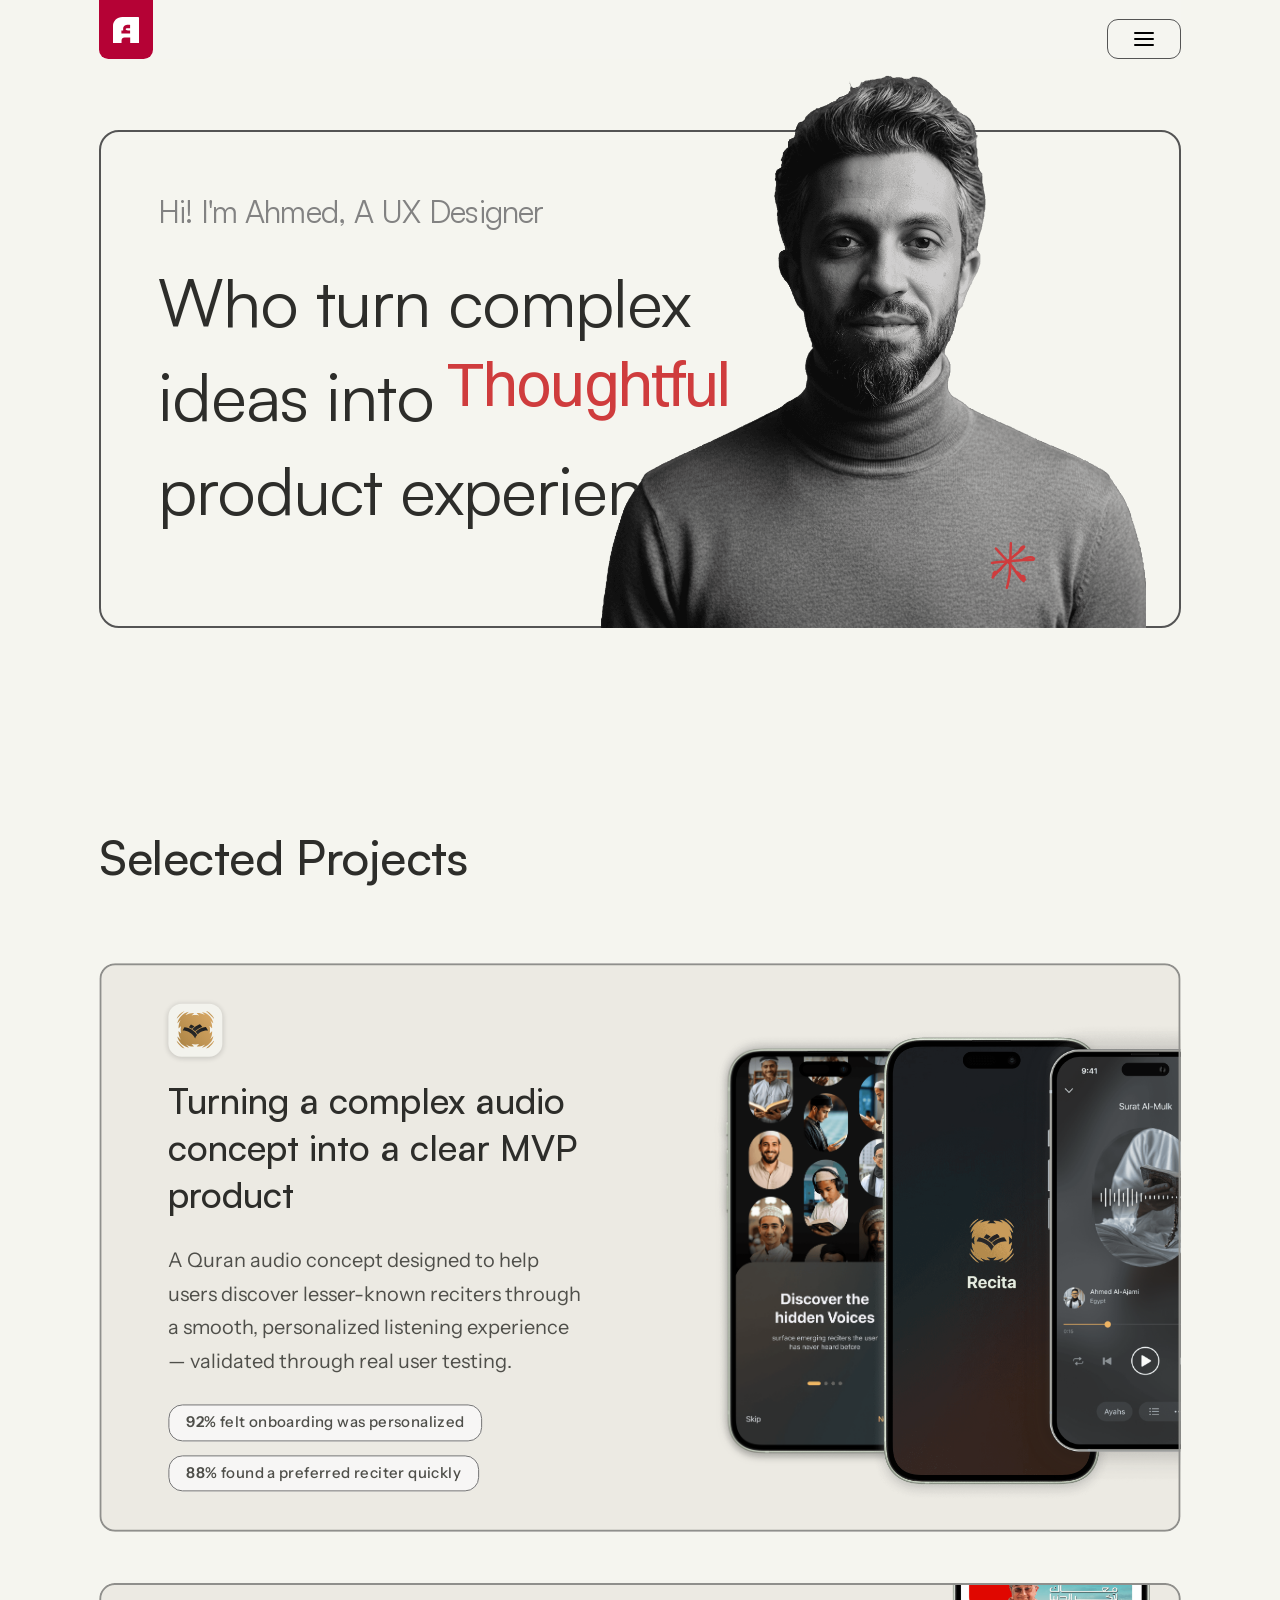
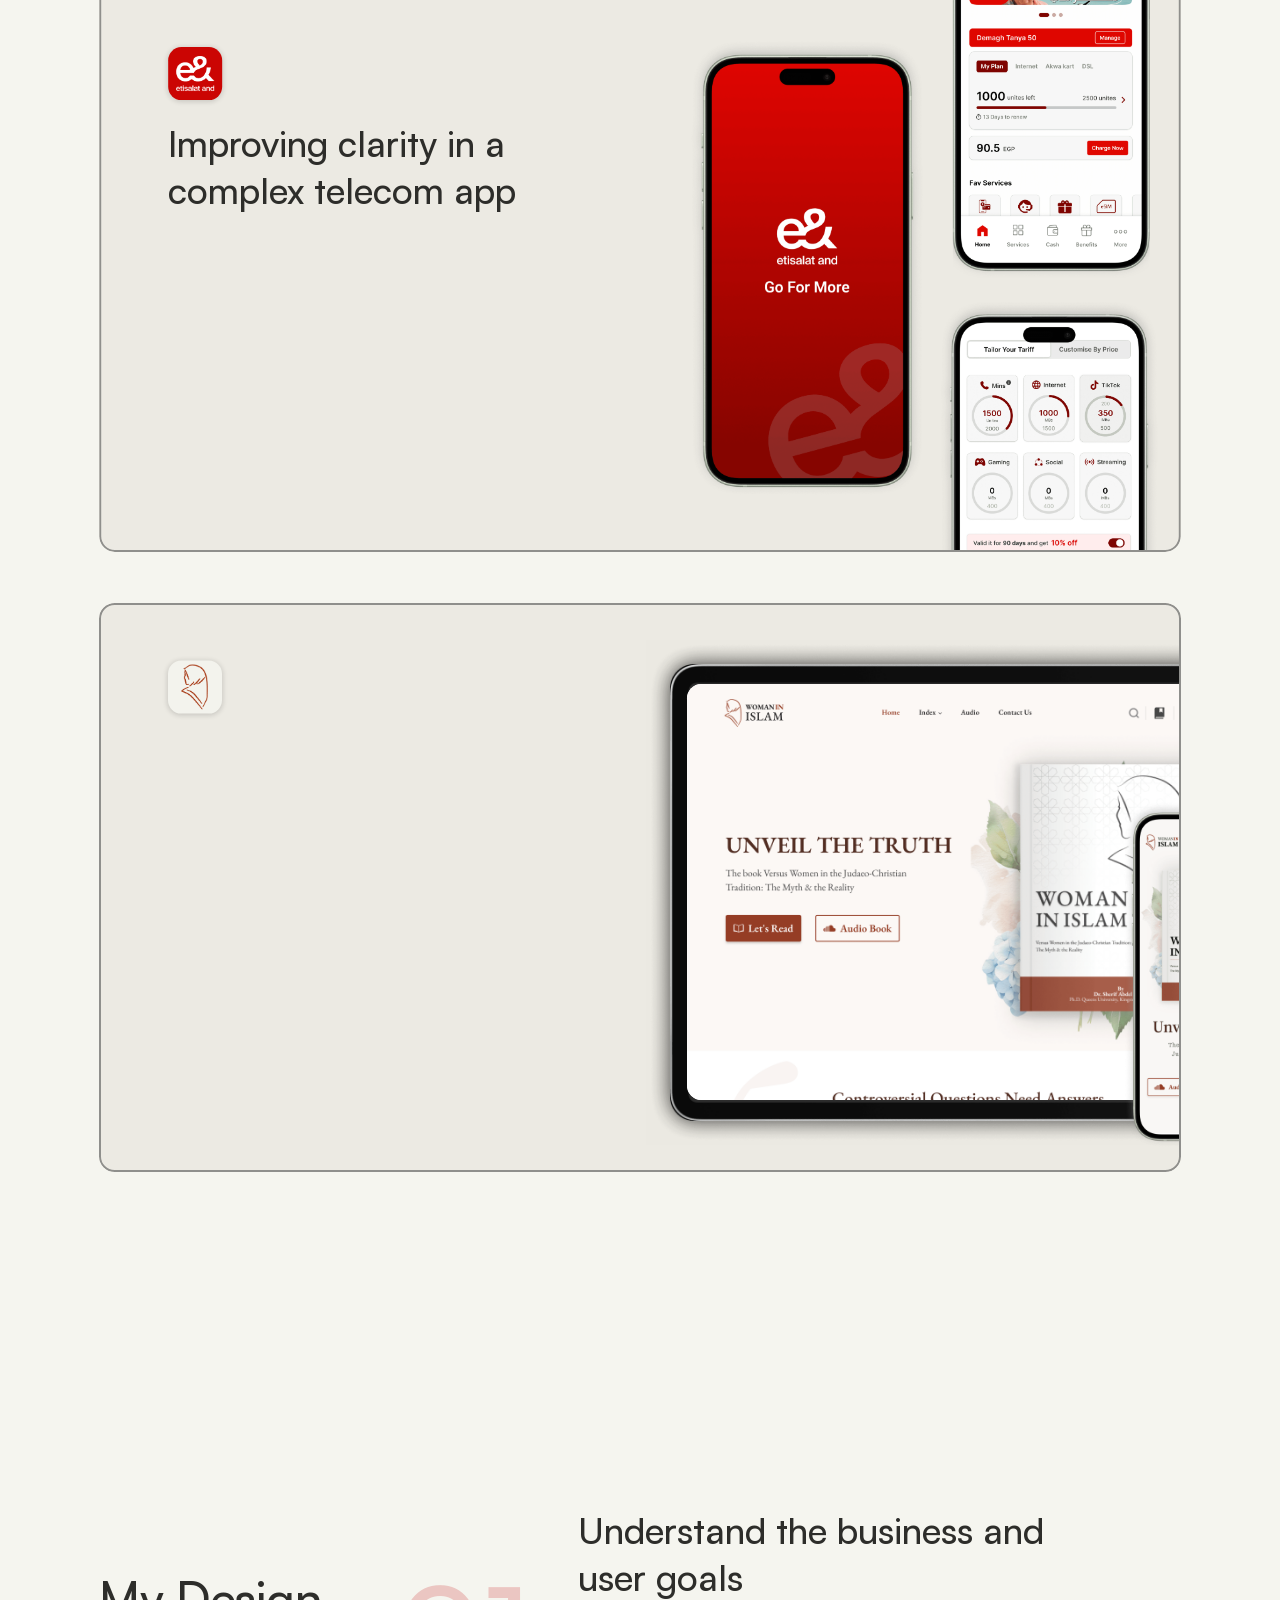
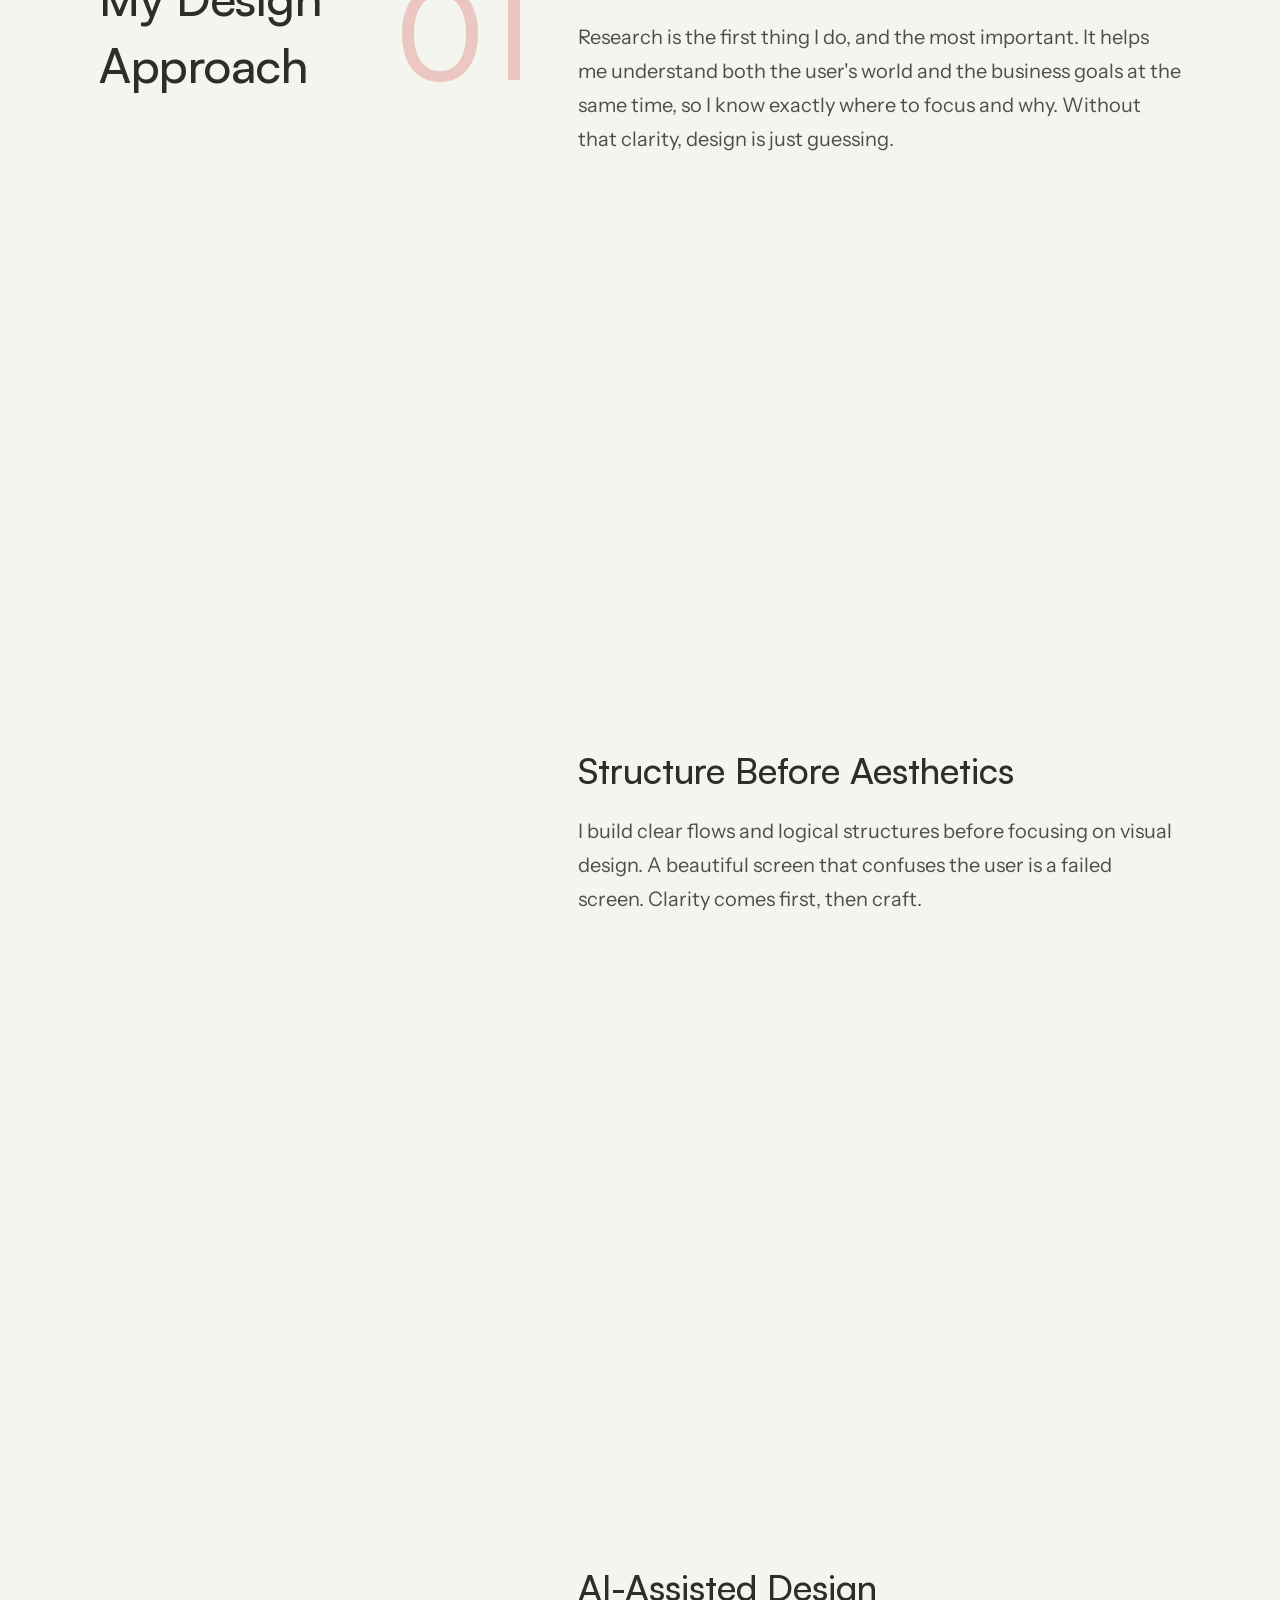
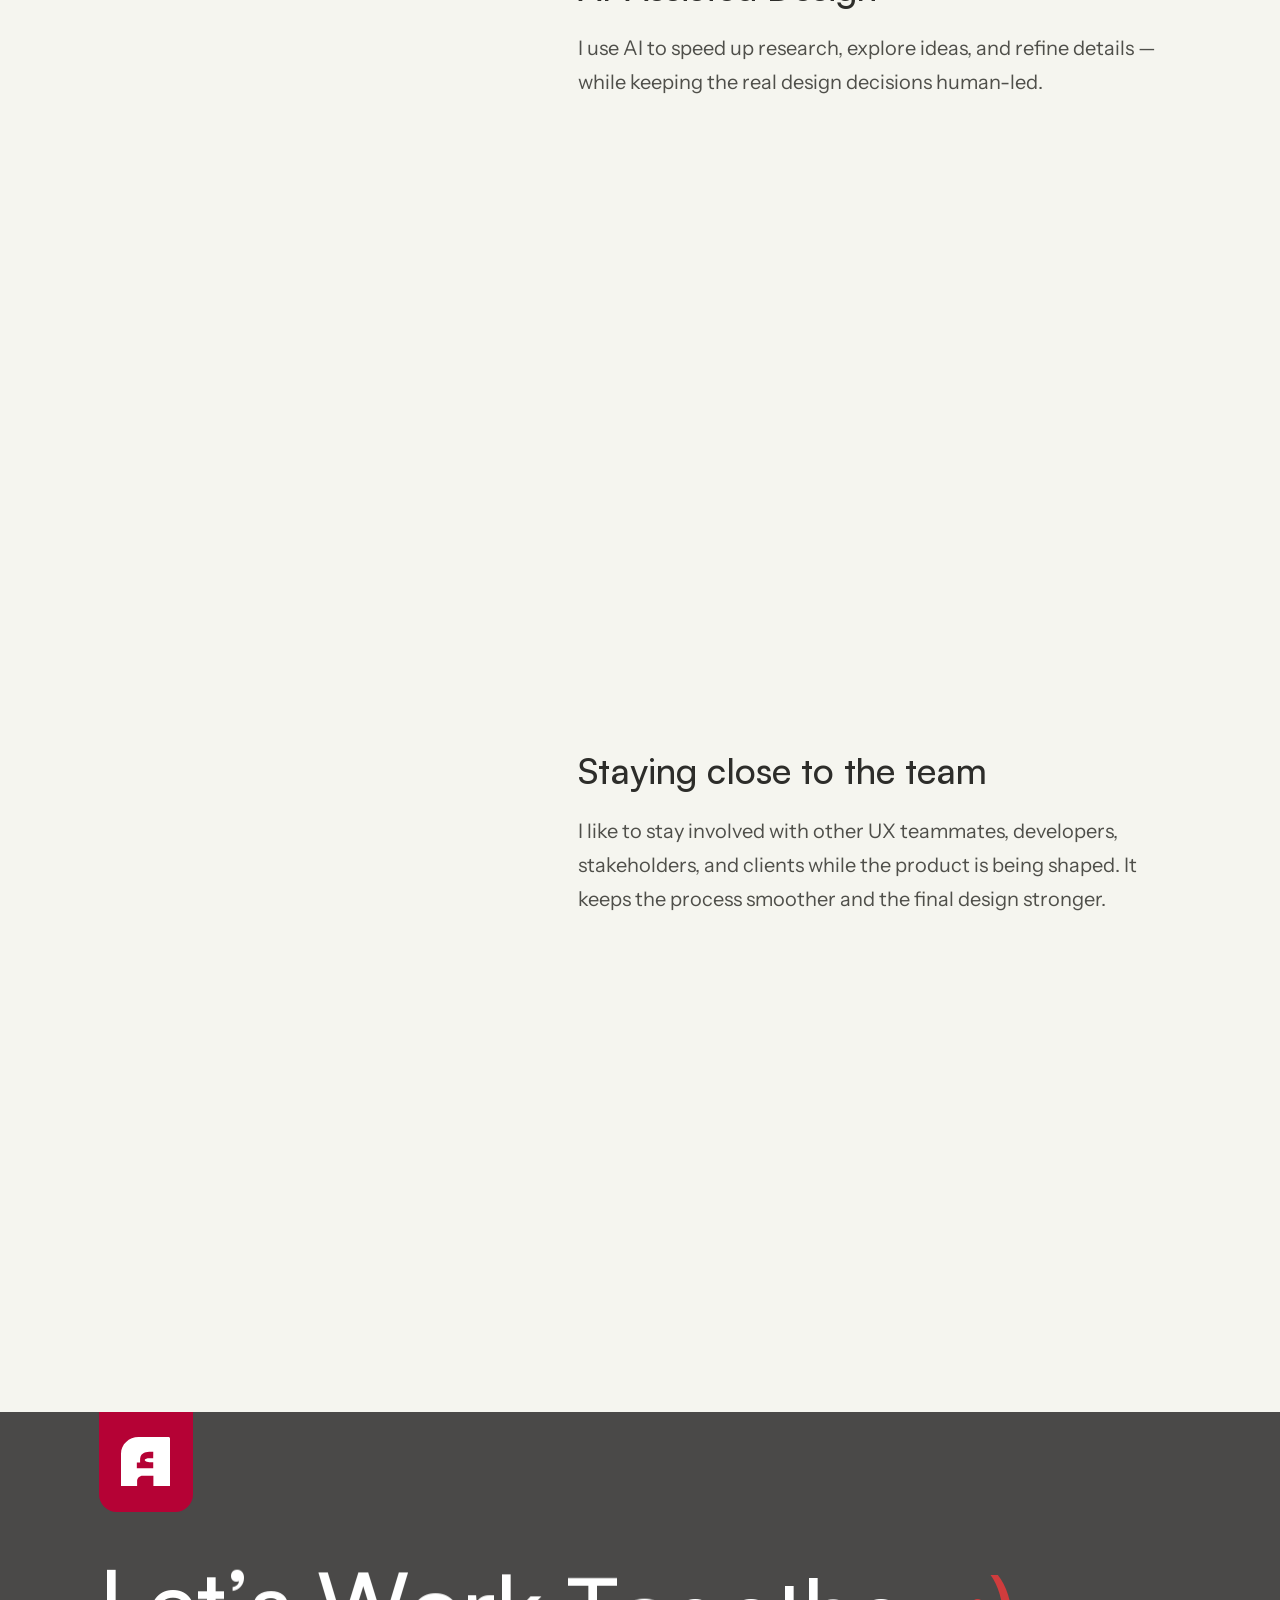
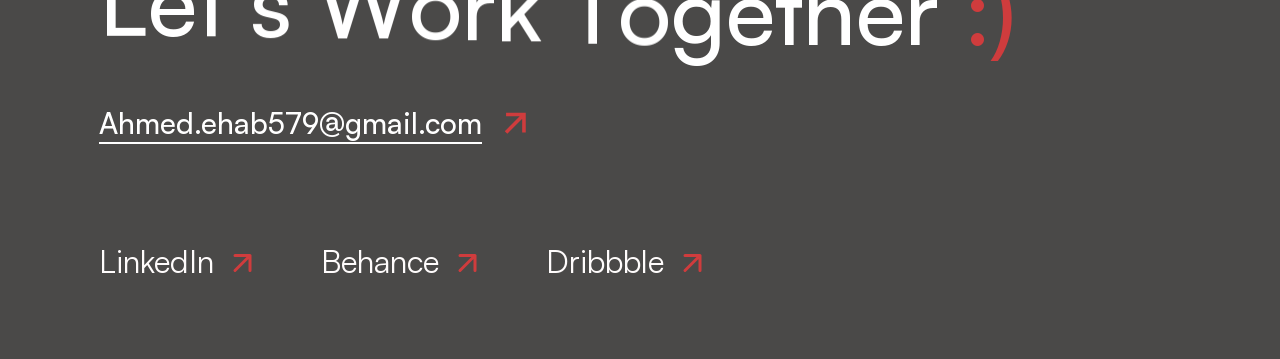
==== index.html @ dff6df4e "Header switches to the bordered pill (Variant 3) after the first section Measured on the live Framer" ====
<!doctype html>
<html lang="en">
<head>
  <meta charset="utf-8">
  <meta name="viewport" content="width=device-width, initial-scale=1">
  <title>Ahmed Ehab · UX Designer</title>
  <meta name="description" content="Ahmed Ehab, UX designer who turns complex ideas into simple product experiences. Selected case studies: Recita, e& telecom, Woman in Islam.">
  <meta name="theme-color" content="#f5f5ef">
  <meta property="og:title" content="Ahmed Ehab · UX Designer">
  <meta property="og:description" content="I turn complex ideas into simple product experiences.">
  <meta property="og:type" content="website">

  <link rel="preload" href="assets/fonts/satoshi-400.woff2" as="font" type="font/woff2" crossorigin>
  <link rel="preload" href="assets/fonts/satoshi-500.woff2" as="font" type="font/woff2" crossorigin>
  <link rel="preload" href="assets/fonts/instrument-sans-400.woff2" as="font" type="font/woff2" crossorigin>

  <link rel="stylesheet" href="css/tokens.css?v=2">
  <link rel="stylesheet" href="css/base.css?v=2">
  <link rel="stylesheet" href="css/header.css?v=3">
  <link rel="stylesheet" href="css/home.css?v=2">
  <link rel="stylesheet" href="css/footer.css?v=2">

  <!-- Hides animated items before the first paint (never with reduced motion), so nothing flashes. -->
  <script>
    if (!matchMedia("(prefers-reduced-motion: reduce)").matches) document.documentElement.classList.add("motion-ready");
  </script>
  <script src="assets/vendor/motion-12.23.12.js" defer></script>
  <script src="assets/vendor/lenis-1.1.20.min.js" defer></script>
  <script src="js/fx.js?v=3" defer></script>
  <script src="js/header.js?v=3" defer></script>
  <script src="js/home.js?v=2" defer></script>
  <script src="js/footer.js?v=1" defer></script>
</head>
<body>
  <a class="sr-only" href="#main">Skip to content</a>

  <!-- ===================== Header (S3, S4) ===================== -->
  <header class="site-header" data-header data-pill-at="130">
    <div class="site-header__bar">
      <a class="site-header__logo" href="./" aria-label="Ahmed Ehab, home">
        <svg viewBox="0 0 25.651 25.651" width="26" height="26" aria-hidden="true"><path fill="#fff" d="M 0 25.651 L 0.001 8.75 C 0.001 3.918 4.129 0 9.221 0 L 24.874 0 C 25.303 0 25.651 0.348 25.651 0.777 L 25.651 25.651 L 16.959 25.651 L 16.959 20.341 L 11.324 20.341 C 9.73 20.341 8.437 21.568 8.437 23.081 L 8.437 25.651 Z M 8.284 16.367 L 16.873 16.367 L 16.873 13.256 C 10.906 13.256 11.896 11.018 14.559 11.06 C 14.607 11.061 16.873 11.06 16.873 11.06 C 16.873 11.06 16.91 7.783 16.873 7.782 C 15.836 7.767 10.375 7.177 10.027 11.208 C 10.024 11.243 10.027 13.295 10.027 13.295 L 8.284 13.295 Z"/></svg>
      </a>

      <div class="menu" data-menu>
        <nav class="menu__nav" id="site-nav" aria-label="Main">
          <a class="menu__link" href="#about">Home</a>
          <a class="menu__link" href="#projects">Projects</a>
          <a class="menu__link" href="#approach">Approach</a>
        </nav>
        <button class="menu__toggle" type="button" aria-expanded="false" aria-controls="site-nav" aria-label="Open menu" data-menu-toggle>
          <svg class="menu__icon menu__icon--open" viewBox="0 0 24 24" aria-hidden="true"><path d="M3 6H21M3 12H21M3 18H21"/></svg><svg class="menu__icon menu__icon--close" viewBox="0 0 24 24" aria-hidden="true"><path d="M18 6L6 18M6 6L18 18"/></svg>
        </button>
      </div>
    </div>
  </header>

  <main id="main" class="page">

    <!-- ===================== Hero (H1–H4) ===================== -->
    <section class="hero" id="about" aria-label="About">
      <div class="hero__card">
        <div class="hero__text">
          <p class="hero__hello" data-split="words" data-fx="hello">Hi! I'm Ahmed, A UX Designer</p>
          <div class="hero__media">
            <h1 class="hero__title" data-split="words" data-fx="title">
              Who turn complex<br>ideas into<br>product experiences
            </h1>
            <!-- Cycling word (H3): Simple → Thoughtful → Creative -->
            <span class="cycle" data-cycle aria-hidden="true">
              <span class="cycle__word cycle__word--display">Simple</span>
              <span class="cycle__word">Thoughtful</span>
              <span class="cycle__word">Creative</span>
            </span>
            <span class="sr-only">Who turn complex ideas into simple, thoughtful and creative product experiences</span>
          </div>
        </div>

        <div class="hero__photo" data-fx="photo">
          <img src="assets/images/home/T5o8lWRpU9rpZ3gas9T4T62cf4.png" width="545" height="554" alt="Portrait of Ahmed Ehab" fetchpriority="high">
          <svg class="hero__symbol" viewBox="0 0 42.072 44.517" aria-hidden="true">
            <g fill="none" stroke="var(--accent)" stroke-width="2.5" stroke-linecap="round" stroke-miterlimit="10">
              <path d="M 27.726 6.961 C 28.757 5.29 30.097 3.83 31.048 3.493 C 36.598 1.524 20.496 13.747 16.33 17.347 C 10.963 23.004 6.309 28.009 3.76 30.476 C 2.644 31.612 1.887 32.509 0.656 34.326"/>
              <path d="M 3.935 5.247 C 5.305 6.865 11.176 13.221 16.402 18.813 C 19.773 22.421 22.206 25.331 24.403 29.424 C 26.195 32.272 27.927 34.542 29.305 35.806 C 30.022 36.41 30.772 36.931 31.769 37.693"/>
              <path d="M 0 19.656 C 3.246 19.192 12.792 18.408 18.506 17.671 C 23.31 17.553 27.666 17.246 31.709 16.744 C 34.267 16.549 37.855 16.474 41.552 16.398"/>
              <path d="M 18.913 0 C 18.756 6.607 18.139 22.629 17.795 30.844 C 17.222 33.657 16.68 35.925 16.379 38.43 C 16.227 39.671 16.077 40.848 14.791 44.517 M 33.136 36.309 C 32.76 36.233 32.189 35.856 31.506 35.135 C 30.848 34.442 30.698 33.421 30.855 32.818 C 30.911 32.599 31.495 33.001 31.835 33.409 C 32.174 33.82 32.396 34.337 32.397 34.809 C 32.4 35.279 32.174 35.687 31.793 35.764 C 31.414 35.843 30.887 35.579 30.522 35.218 C 29.507 33.368 28.464 31.752 27.474 30.904 C 26.985 30.515 26.528 30.211 25.454 29.183 M 1.312 32.907 C 1.98 31.999 3.104 30.333 3.457 28.765 C 3.503 28.563 2.87 28.748 2.505 29.026 C 1.765 29.588 1.492 30.612 1.561 31.172 C 1.784 32.97 4.694 28.399 6.789 27.386 C 7.354 27.14 7.945 26.801 8.361 26.4 C 8.777 26 9 25.548 9.34 24.742 M 42.072 15.259 C 41.922 15.259 41.468 14.882 40.617 14.256 C 38.355 13.776 36.165 14.155 34.551 14.762 C 33.829 14.995 33.302 15.068 31.961 15.706"/>
            </g>
          </svg>
        </div>
      </div>
    </section>

    <!-- ===================== Selected Projects (P1–P4) ===================== -->
    <section class="projects" id="projects" aria-labelledby="projects-title">
      <h2 class="projects__title t-h1" id="projects-title" data-split="words" data-fx="section-title">Selected Projects</h2>

      <div class="stack" data-stack>
        <!-- Card 1: Recita -->
        <div class="stack__item" style="--sticky-top: 30px">
          <a class="card" href="project.html" data-cursor="view" data-card>
            <div class="card__text">
              <div class="card__intro">
                <div class="card__head">
                  <span class="card__icon">
                    <img src="assets/icons/recita-mark.svg" width="38" height="38" alt="">
                  </span>
                  <h3 class="card__title" data-fx="card-title">Turning a complex audio concept into a clear MVP product</h3>
                </div>
                <p class="card__desc" data-fx="card-desc">A Quran audio concept designed to help users discover lesser-known reciters through a smooth, personalized listening experience — validated through real user testing.</p>
              </div>
              <ul class="card__tags">
                <li class="tag" data-fx="tag"><strong>92%</strong> felt onboarding was personalized</li>
                <li class="tag" data-fx="tag" style="--i: 1"><strong>88%</strong> found a preferred reciter quickly</li>
              </ul>
            </div>
            <div class="card__media" aria-hidden="true">
              <img class="shot shot--shadow" style="left: 609px; top: 65px; width: 235px; height: 440px" src="assets/images/home/SbNqDY4PWLjNDToFHAKBXPWTotg.png" alt="" loading="lazy">
              <img class="shot" style="left: 763px; top: 59px; width: 260px; height: 486px" src="assets/images/home/RbFrdpDxeyDnou8eY7tgao7NY.png" alt="" loading="lazy">
              <img class="shot" style="left: 916px; top: 56px; width: 261px; height: 469px" src="assets/images/home/tkGlTP4oOvxcIQuMFziGHopWoFA.png" alt="" loading="lazy">
            </div>
            <span class="sr-only">Read the Recita case study</span>
          </a>
        </div>

        <!-- Card 2: e& (Etisalat). No case study page yet. -->
        <div class="stack__item" style="--sticky-top: 70px">
          <article class="card" data-cursor="view" data-card>
            <div class="card__text">
              <div class="card__intro">
                <div class="card__head">
                  <span class="card__icon card__icon--eand">
                    <img src="assets/images/home/7UmBpJG6bKgIpwVoo0thpOTiw4.png" width="38" height="35" alt="">
                  </span>
                  <h3 class="card__title" data-fx="card-title">Improving clarity in a complex telecom app</h3>
                </div>
                <p class="card__desc" data-fx="card-desc">I simplified real-time charges and bundle buying to make the Etisalat app clearer, more intuitive, and easier for users to manage their usage with confidence.</p>
              </div>
              <ul class="card__tags">
                <li class="tag" data-fx="tag"><strong>76%</strong> said bundle choices were easier</li>
                <li class="tag" data-fx="tag" style="--i: 1"><strong>82%</strong> felt balance information was clearer</li>
              </ul>
            </div>
            <div class="card__media" aria-hidden="true">
              <img class="shot" style="left: 583px; top: 50px; width: 251px; height: 470px" src="assets/images/home/GbwBDPNtBaT1V5rL6YK0cY7L4.png" alt="" loading="lazy">
              <img class="shot" style="left: 834px; top: 311px; width: 233px; height: 439px" src="assets/images/home/3gQDj2pmOo2sWierflf6r0U9qA.png" alt="" loading="lazy">
              <img class="shot" style="left: 854px; top: -140px; width: 197px; height: 443px" src="assets/images/home/KmtlwybkN0hA54aCpDflF6L5tXs.png" alt="" loading="lazy">
              <img class="shot" style="left: 1075px; top: 255px; width: 232px; height: 434px" src="assets/images/home/K6J9qHn0q9yimTtcqH7knZcsTXc.png" alt="" loading="lazy">
              <img class="shot" style="left: 1075px; top: -177px; width: 232px; height: 434px" src="assets/images/home/dUfLvnkj9rLZ9Gks05rtrvd8Y.png" alt="" loading="lazy">
            </div>
          </article>
        </div>

        <!-- Card 3: Woman in Islam. No case study page yet. -->
        <div class="stack__item" style="--sticky-top: 90px">
          <article class="card" data-cursor="view" data-card>
            <div class="card__text">
              <div class="card__intro">
                <div class="card__head">
                  <span class="card__icon">
                    <img src="assets/images/home/wHl4SbKkDdVlYz8QBvJBGUb0s.png" width="27" height="45" alt="">
                  </span>
                  <h3 class="card__title" data-fx="card-title" style="width: 421px">Transforming a 500-page book into a seamless digital reading experience</h3>
                </div>
                <p class="card__desc" data-fx="card-desc">A digital reading experience designed to reduce scrolling fatigue and improve chapter navigation.</p>
              </div>
              <ul class="card__tags">
                <li class="tag" data-fx="tag"><strong>82%</strong> said navigation felt clearer</li>
                <li class="tag" data-fx="tag" style="--i: 1"><strong>88%</strong> completed reading faster</li>
              </ul>
            </div>
            <div class="card__media" aria-hidden="true">
              <div class="laptop" style="left: 547px; top: 37px">
                <img class="laptop__frame" src="assets/images/home/IYU2ofVDZlrURBjsx7FYvkt7RyY.png" alt="" loading="lazy">
                <div class="laptop__screen">
                  <img src="assets/images/home/5FME6waf4Jc4oJqxNOD5HaEea0.png" alt="" loading="lazy">
                </div>
              </div>
              <img class="shot shot--front" style="left: 1018px; top: 193px; width: 191px; height: 357px" src="assets/images/home/iTI67DgInTwnfIpH8yLSkCuws.png" alt="" loading="lazy">
            </div>
          </article>
        </div>
      </div>
    </section>

    <!-- ===================== My Design Approach (A1–A4) ===================== -->
    <section class="approach" id="approach" aria-labelledby="approach-title">
      <div class="approach__aside">
        <h2 class="approach__title t-h1" id="approach-title" data-split="words" data-fx="section-title">My Design<br>Approach</h2>
      </div>

      <div class="approach__body" data-fx="approach-body">
        <div class="approach__number" aria-hidden="true">
          <span class="approach__digits" data-step-number>
            <span class="is-active">01</span><span>02</span><span>03</span><span>04</span>
          </span>
        </div>

        <ol class="approach__steps">
          <li class="step" data-step>
            <h3 class="t-h3 step__title"><span class="sr-only">01. </span>Understand the business and user goals</h3>
            <p class="t-body-lg">Research is the first thing I do, and the most important. It helps me understand both the user's world and the business goals at the same time, so I know exactly where to focus and why. Without that clarity, design is just guessing.</p>
          </li>
          <li class="step" data-step>
            <h3 class="t-h3 step__title"><span class="sr-only">02. </span>Structure Before Aesthetics</h3>
            <p class="t-body-lg">I build clear flows and logical structures before focusing on visual design. A beautiful screen that confuses the user is a failed screen. Clarity comes first, then craft.</p>
          </li>
          <li class="step" data-step>
            <h3 class="t-h3 step__title"><span class="sr-only">03. </span>AI-Assisted Design</h3>
            <p class="t-body-lg">I use AI to speed up research, explore ideas, and refine details — while keeping the real design decisions human-led.</p>
          </li>
          <li class="step" data-step>
            <h3 class="t-h3 step__title"><span class="sr-only">04. </span>Staying close to the team</h3>
            <p class="t-body-lg">I like to stay involved with other UX teammates, developers, stakeholders, and clients while the product is being shaped. It keeps the process smoother and the final design stronger.</p>
          </li>
        </ol>
      </div>
    </section>
  </main>

  <!-- ===================== Footer (S5) ===================== -->
  <footer class="site-footer" id="contact" data-footer>
    <div class="site-footer__inner">
      <div class="site-footer__intro">
        <a class="site-footer__logo" href="./" aria-label="Ahmed Ehab, home" data-fx="footer-logo">
          <svg viewBox="0 0 25.651 25.651" width="49" height="49" aria-hidden="true"><path fill="#fff" d="M 0 25.651 L 0.001 8.75 C 0.001 3.918 4.129 0 9.221 0 L 24.874 0 C 25.303 0 25.651 0.348 25.651 0.777 L 25.651 25.651 L 16.959 25.651 L 16.959 20.341 L 11.324 20.341 C 9.73 20.341 8.437 21.568 8.437 23.081 L 8.437 25.651 Z M 8.284 16.367 L 16.873 16.367 L 16.873 13.256 C 10.906 13.256 11.896 11.018 14.559 11.06 C 14.607 11.061 16.873 11.06 16.873 11.06 C 16.873 11.06 16.91 7.783 16.873 7.782 C 15.836 7.767 10.375 7.177 10.027 11.208 C 10.024 11.243 10.027 13.295 10.027 13.295 L 8.284 13.295 Z"/></svg>
        </a>
        <h2 class="site-footer__title" data-fx="footer-title">Let’s Work Together <span class="site-footer__smile">:)</span></h2>
      </div>

      <a class="site-footer__email" href="mailto:ahmed.ehab579@gmail.com" data-fx="footer-row">
        <span>Ahmed.ehab579@gmail.com</span>
        <svg class="arrow arrow--lg" viewBox="0 0 24 24" aria-hidden="true"><path d="M7 17L17 7M7 7H17V17"/></svg>
      </a>

      <ul class="site-footer__social">
        <li data-fx="footer-row"><a href="https://www.linkedin.com/in/ahmed-ehab123" target="_blank" rel="noopener">LinkedIn <svg class="arrow" viewBox="0 0 24 24" aria-hidden="true"><path d="M7 17L17 7M7 7H17V17"/></svg></a></li>
        <li data-fx="footer-row"><a href="https://www.behance.net/Ahmedehab518a7" target="_blank" rel="noopener">Behance <svg class="arrow" viewBox="0 0 24 24" aria-hidden="true"><path d="M7 17L17 7M7 7H17V17"/></svg></a></li>
        <li data-fx="footer-row"><a href="https://dribbble.com/ahmedehab579" target="_blank" rel="noopener">Dribbble <svg class="arrow" viewBox="0 0 24 24" aria-hidden="true"><path d="M7 17L17 7M7 7H17V17"/></svg></a></li>
      </ul>
    </div>
  </footer>

  <!-- Custom cursor (S2) -->
  <div class="cursor" aria-hidden="true" data-cursor-el>
    <div class="cursor__dot"></div>
    <div class="cursor__view">View</div>
  </div>
</body>
</html>
---- css/tokens.css ----
/* Design tokens, taken from the Framer project "New portfolio" (color and text styles).
   Only the styles used on Home and the Recita case study are listed. Framer duplicates
   ("08" x2, "Brand color" x2, which equals Accent) are merged. */

/* ---------- Fonts (self-hosted; Satoshi and Switzer under the Fontshare free licence, the rest under the OFL) ---------- */
@font-face { font-family: "Satoshi"; src: url("../assets/fonts/satoshi-300.woff2") format("woff2"); font-weight: 300; font-display: swap; }
@font-face { font-family: "Satoshi"; src: url("../assets/fonts/satoshi-400.woff2") format("woff2"); font-weight: 400; font-display: swap; }
@font-face { font-family: "Satoshi"; src: url("../assets/fonts/satoshi-500.woff2") format("woff2"); font-weight: 500; font-display: swap; }
@font-face { font-family: "Satoshi"; src: url("../assets/fonts/satoshi-700.woff2") format("woff2"); font-weight: 700; font-display: swap; }
@font-face { font-family: "Instrument Sans"; src: url("../assets/fonts/instrument-sans-400.woff2") format("woff2"); font-weight: 400; font-display: swap; }
@font-face { font-family: "Instrument Sans"; src: url("../assets/fonts/instrument-sans-500.woff2") format("woff2"); font-weight: 500; font-display: swap; }
@font-face { font-family: "Instrument Sans"; src: url("../assets/fonts/instrument-sans-600.woff2") format("woff2"); font-weight: 600; font-display: swap; }
@font-face { font-family: "Jost"; src: url("../assets/fonts/jost-400.woff2") format("woff2"); font-weight: 400; font-display: swap; }
@font-face { font-family: "Jost"; src: url("../assets/fonts/jost-500.woff2") format("woff2"); font-weight: 500; font-display: swap; }
@font-face { font-family: "Jost"; src: url("../assets/fonts/jost-600.woff2") format("woff2"); font-weight: 600; font-display: swap; }
@font-face { font-family: "Geist"; src: url("../assets/fonts/geist-400.woff2") format("woff2"); font-weight: 400; font-display: swap; }
@font-face { font-family: "Switzer"; src: url("../assets/fonts/switzer-400.woff2") format("woff2"); font-weight: 400; font-display: swap; }

:root {
  /* ---------- Color (Framer color styles) ---------- */
  --background: rgb(245 245 239);        /* Background */
  --surface: rgb(236 234 227);           /* Surface: cards */
  --surface-hover: rgb(230 230 220);     /* "Surrface hover"; also the cursor "View" pill */
  --text-primary: rgb(45 45 42);         /* Text-Primary */
  --text-secondary: rgb(79 79 74);       /* Text-Secondary */
  --border: rgb(143 143 140);            /* Border */
  --accent: rgb(207 60 61);              /* Accent (= Brand color) */
  --accent-hover: rgb(179 46 47);        /* Accent-Hover */
  --dark-background: rgb(74 73 72);      /* Dark-Background */
  --dark-surface: rgb(42 41 38);         /* Dark-Surface */
  --main: rgb(20 20 21);                 /* Main */
  --near-black: rgb(10 10 10);           /* "08" */
  --gray-50: rgb(130 130 130);
  --gray-60: rgb(84 84 84);
  --white: #fff;
  --black: #000;

  /* ---------- Layout ---------- */
  --content: 1242px;   /* the page column at 1440px */
  --gutter: 99px;

  /* ---------- Type families ---------- */
  --font-display: "Satoshi", system-ui, sans-serif;
  --font-body: "Instrument Sans", system-ui, sans-serif;
  --font-alt: "Jost", system-ui, sans-serif;
}

/* ---------- Text styles (Framer text styles, desktop values) ----------
   Every style also turns on the OpenType features Framer sets: blwf, cv03, cv04, cv09, cv11. */
.t-display, .t-h1, .t-h1-lower, .t-h2, .t-h3, .t-h3-cap, .t-title-lg, .t-display-2,
.t-body-xl, .t-body-lg, .t-body-md, .t-body-sm, .t-label, .t-label-lg, .t-caption, .t-caption-lg, .t-label-lg-cap {
  font-feature-settings: "blwf", "cv03", "cv04", "cv09", "cv11";
  margin: 0;
}
.t-display     { font: 400 67px/1.4 var(--font-display); letter-spacing: -1px; color: var(--text-primary); }
.t-display-2   { font: 500 88px/1 var(--font-display); color: var(--text-secondary); }
.t-h1          { font: 500 48px/1.4 var(--font-display); letter-spacing: -0.5px; text-transform: capitalize; color: var(--text-primary); }
.t-h1-lower    { font: 400 55px/1.4 var(--font-display); letter-spacing: -0.04em; color: var(--text-primary); }
.t-h2          { font: 500 42px/1.5 var(--font-alt); letter-spacing: -0.3px; color: var(--text-primary); }
.t-h3          { font: 500 36px/1.3 var(--font-display); color: var(--text-primary); }
.t-h3-cap      { font: 500 36px/1.7 var(--font-display); text-transform: uppercase; color: var(--text-primary); }
.t-title-lg    { font: 500 28px/1.5 var(--font-display); color: var(--text-primary); }
.t-label-lg-cap{ font-family: var(--font-display); font-weight: 500; text-transform: uppercase; color: var(--text-primary); }
.t-body-xl     { font: 400 22px/1.7 var(--font-body); color: var(--text-secondary); }
.t-body-lg     { font: 400 20px/1.7 var(--font-body); color: var(--text-secondary); }
.t-body-md     { font: 400 18px/1.8 var(--font-body); color: var(--text-secondary); }
.t-body-sm     { font-family: var(--font-body); font-weight: 400; line-height: 1.6; letter-spacing: -0.02em; color: var(--text-secondary); }
.t-label-lg    { font: 500 18px/1.4 var(--font-body); letter-spacing: 0.3px; color: var(--text-secondary); }
.t-label       { font: 500 14px/1.4 var(--font-body); letter-spacing: 0.3px; color: var(--text-secondary); }
.t-caption     { font: 500 12px/1.5 var(--font-body); letter-spacing: 0.4px; color: var(--text-primary); }
.t-caption-lg  { font-family: var(--font-body); font-weight: 500; line-height: 1.6; letter-spacing: -0.02em; color: var(--text-primary); }
---- css/base.css ----
/* Base: reset, page, custom cursor. Shared by every page. */
*, *::before, *::after { box-sizing: border-box; }
html { -webkit-text-size-adjust: 100%; }
body {
  margin: 0;
  background: var(--background);
  color: var(--text-primary);
  font-family: var(--font-body);
  -webkit-font-smoothing: antialiased;
  -moz-osx-font-smoothing: grayscale;
  overflow-x: clip;
}
img, video, svg { display: block; max-width: 100%; }
a { color: inherit; text-decoration: none; }
button { font: inherit; color: inherit; background: none; border: 0; padding: 0; cursor: pointer; }
p, h1, h2, h3 { margin: 0; }

.sr-only {
  position: absolute; width: 1px; height: 1px; padding: 0; margin: -1px;
  overflow: hidden; clip: rect(0 0 0 0); white-space: nowrap; border: 0;
}

:focus-visible { outline: 2px solid var(--accent); outline-offset: 3px; }

/* Word / line splitting (js/fx.js) */
.split-word { display: inline-block; will-change: transform, opacity, filter; }
.split-line { display: block; will-change: transform, opacity; }

/* Hidden before the first paint, only when JavaScript and motion are on (see <head>) */
.motion-ready [data-fx]:not([data-split]),
.motion-ready [data-split] .split-word,
.motion-ready [data-split] .split-line,
.motion-ready [data-split]:not(.is-split) { opacity: 0; }

/* Smooth scroll (Lenis) */
html.lenis, html.lenis body { height: auto; }
.lenis.lenis-smooth { scroll-behavior: auto !important; }
.lenis.lenis-stopped { overflow: hidden; }

/* ---------- Custom cursor (S2) ----------
   A 16px white dot drawn with "difference", so it shows dark on light areas.
   Over [data-cursor="view"] it becomes the "View" pill. Mouse and trackpad only. */
.cursor { display: none; }
@media (hover: hover) and (pointer: fine) {
  html.has-cursor, html.has-cursor * { cursor: none !important; }
  .cursor {
    display: block;
    position: fixed; top: 0; left: 0; z-index: 100;
    pointer-events: none;
    opacity: 0;
    will-change: transform;
  }
  .cursor__dot {
    width: 16px; height: 16px; border-radius: 999px;
    background: #fff; mix-blend-mode: difference;
    translate: -50% -50%;
  }
  .cursor__view {
    position: absolute; top: 0; left: 0;
    display: grid; place-items: center;
    width: 99px; height: 46px; border-radius: 999px;
    background: var(--surface-hover);
    padding: 14px 18px 12px;
    font: 400 23px/20px var(--font-alt);   /* Jost, as in the Framer cursor */
    text-transform: uppercase;
    color: #000;
    translate: -50% -50%;
    transform: scale(0); opacity: 0;   /* js/fx.js springs it open over cards */
  }
}
---- css/header.css ----
/* Header (S3) and menu (S4). Every value measured on the live Framer site at 1440px
   and read from the Framer "Header", "Menu99" and "Nav-Link" components. */
.site-header {
  position: fixed; top: 0; left: 50%; z-index: 50;
  width: min(1242px, 100% - 2 * var(--gutter, 99px));
  translate: -50% 0;
}
/* Two looks, as in the Framer "Header" component:
   Variant 1 (at the top of the page): a flat bar, the logo hangs from the top edge.
   Variant 3 (.is-pill, once the first section reaches the top of the screen): a 71px pill with
   a 1px rgb(34,34,34) outline, radius 20, 30px side padding; the logo becomes a rounded 54×51
   square and the menu sits centred. The change is Framer's tween 0.4s (0.12, 0.23, 0.5, 1). */
.site-header__bar {
  --ease: cubic-bezier(0.12, 0.23, 0.5, 1);
  position: relative;
  display: flex; align-items: flex-start; justify-content: space-between;
  height: 59px; padding: 0;
  background: rgb(245 245 240);
  border-radius: 0;
  overflow: clip;
  /* Framer "appear on scroll direction": slides 60px up and fades out, tween 0.4s */
  transition: transform 0.4s var(--ease), opacity 0.4s var(--ease),
    height 0.4s var(--ease), padding 0.4s var(--ease), border-radius 0.4s var(--ease), background-color 0.4s var(--ease);
}
.site-header__bar::after {
  content: ""; position: absolute; inset: 0; z-index: 3;
  border: 1px solid rgb(34 34 34); border-radius: inherit;
  opacity: 0; pointer-events: none;
  transition: opacity 0.4s var(--ease);
}
.site-header.is-hidden .site-header__bar { transform: translateY(-60px); opacity: 0; pointer-events: none; }

.site-header__logo {
  display: grid; place-items: center;
  flex: none; width: 54px; height: 59px;
  background: rgb(181 2 53);
  border-radius: 0 0 9.33px 9.33px;
  transition: height 0.4s var(--ease), border-radius 0.4s var(--ease);
}
.site-header__bar > .menu { margin-top: 19px; transition: margin-top 0.4s var(--ease); }

.site-header.is-pill .site-header__bar { height: 71px; padding: 10px 30px; border-radius: 20px; background: var(--background); }
.site-header.is-pill .site-header__bar::after { opacity: 1; }
.site-header.is-pill .site-header__logo { height: 51px; border-radius: 9.33px; }
.site-header.is-pill .site-header__bar > .menu { margin-top: 5.5px; }   /* 10px padding + 5.5 = centred */

/* ---------- Menu ----------
   Closed: a 74×40 button with a 1px rgb(84,84,84) border, radius 11.
   Open: the link pill grows to its left (0 → 331px, tween 0.4s) inside the same border; the
   pill has its own 1px border, which shows as a rounded divider before the ✕. The button fills
   with Surface (236,234,227). Closing is instant for the links; only the fill fades out. */
.menu { position: relative; display: flex; align-items: center; height: 40px; }
.menu::after {
  content: ""; position: absolute; inset: 0; z-index: 2;
  border: 1px solid rgb(84 84 84); border-radius: 11px;
  pointer-events: none;
}

.menu__nav {
  position: relative;
  display: flex; justify-content: flex-end; align-items: center; gap: 10px;
  width: 0; height: 40px;
  overflow: clip; border-radius: 11px;
}
.menu__nav::after {
  content: ""; position: absolute; inset: 0; z-index: 1;
  border: 1px solid rgb(84 84 84); border-radius: inherit;
  pointer-events: none;
}
.menu:not(.is-open) .menu__nav { visibility: hidden; }
.menu.is-open .menu__nav { width: 330.7px; transition: width 0.4s cubic-bezier(0.12, 0.23, 0.5, 1); }

.menu__link {
  flex: none;
  height: 40px; padding: 10px 25px 9px;
  border-radius: 8px;
  background: rgba(237, 235, 228, 0);
  font: 400 16px/20.8px "Geist", var(--font-body);
  letter-spacing: -0.04em;
  color: var(--near-black);
  white-space: nowrap;
  font-feature-settings: "blwf", "cv03", "cv04", "cv09", "cv11";
  transition: background-color 0.2s cubic-bezier(0.25, 0.1, 0.25, 1);
}
.menu__link:hover { background: rgb(230 230 220); }
.menu__link:active { background: rgb(222 222 204); }

.menu__toggle {
  flex: none;
  display: grid; place-items: center;
  width: 74px; height: 40px; padding: 4px 25px;
  background: rgba(236, 234, 227, 0);
  transition: background-color 0.4s cubic-bezier(0.12, 0.23, 0.5, 1);
}
.menu.is-open .menu__toggle { background: rgb(236 234 227); }

/* The icon swaps instantly, as in Framer (two icons, one shown) */
.menu__icon { width: 24px; height: 24px; fill: none; stroke: #000; stroke-width: 2; stroke-linecap: round; stroke-linejoin: round; }
.menu__icon--close { display: none; }
.menu.is-open .menu__icon--open { display: none; }
.menu.is-open .menu__icon--close { display: block; }

@media (prefers-reduced-motion: reduce) {
  .site-header__bar, .menu.is-open .menu__nav, .menu__toggle, .menu__link { transition: none; }
}
---- css/home.css ----
/* Home page. Desktop values measured on the live Framer site at 1440px wide.
   Tablet and phone layouts come later, after approval (CLAUDE.md). */
.page {
  display: flex; flex-direction: column; align-items: center;
  padding-top: 130px;
  overflow-x: clip;
}
.page > section { width: min(var(--content), 100% - 2 * var(--gutter)); }

/* ===================== Hero ===================== */
.hero__card {
  position: relative;
  height: 498px;
  padding-left: 57px;            /* 59px from the outer edge, minus the 2px border */
  border: 2px solid rgb(84 84 84);
  border-radius: 20px;
}
.hero__text { padding-top: 58px; }   /* 60px from the card's outer edge, minus the 2px border */

.hero__hello {
  font: 400 31px/1.4 var(--font-display);
  letter-spacing: -0.82px;
  color: var(--gray-50);
  font-feature-settings: "blwf", "cv03", "cv04", "cv09", "cv11";
}

.hero__media { position: relative; width: 631px; height: 302px; margin-top: 12px; }
.hero__title {
  position: absolute; top: 10px; left: 0; width: 583px;
  font: 400 67px/1.4 var(--font-display);
  letter-spacing: -1px;
  color: var(--text-primary);
  font-feature-settings: "blwf", "cv03", "cv04", "cv09", "cv11";
}

/* Cycling word: sits after "ideas into" on line 2 */
.cycle { position: absolute; left: 288px; top: 108px; height: 94px; width: 300px; }
.cycle__word {
  position: absolute; left: 0; top: 0;
  font: 400 62px/0.95 "Switzer", var(--font-display);
  letter-spacing: -1.86px;
  color: var(--accent);
  white-space: nowrap;
  opacity: 0;
}
.cycle__word--display {      /* "Simple" uses the hero title style */
  font: 400 67px/1.4 var(--font-display);
  letter-spacing: -1px;
  opacity: 1;
}
.motion-ready .cycle__word--display { opacity: 0; }   /* revealed by js/home.js at 0.9s */

.hero__photo {
  position: absolute; z-index: 1;
  right: 33px; bottom: -2px;      /* flush with the card's bottom edge */
  width: 545px; height: 554px;     /* rises 56px above the card's top border */
}
.hero__photo img { width: 100%; height: 100%; object-fit: cover; }
.hero__symbol { position: absolute; left: 391px; top: 469px; width: 42px; height: 45px; overflow: visible; }

/* ===================== Selected Projects ===================== */
.projects { margin-top: 196px; }
.projects__title { margin-bottom: 72px; }

.stack { display: flex; flex-direction: column; gap: 51px; }
.stack__item { position: sticky; top: var(--sticky-top); z-index: 1; transform-origin: 50% 50%; }

.card {
  position: relative; display: block;
  height: 569px;
  overflow: clip;
  background: var(--surface);
  border-radius: 15.6px;
}
.card::after {               /* 2px border drawn on top of the images */
  content: ""; position: absolute; inset: 0; z-index: 3;
  border: 2px solid var(--border); border-radius: inherit;
  pointer-events: none;
}

.card__text {
  position: absolute; left: 69px; top: 50%; z-index: 2;
  translate: 0 -50%;
  display: flex; flex-direction: column; gap: 26px;
}
.card__intro { display: flex; flex-direction: column; gap: 25px; }
.card__head { display: flex; flex-direction: column; gap: 21px; align-items: flex-start; }

.card__icon {
  display: grid; place-items: center;
  width: 53.5px; height: 53.5px;
  background: rgb(243 243 237);
  border-radius: 13.22px;
  box-shadow: 0 1px 5px 1px rgba(0, 0, 0, 0.14);
  overflow: clip;
}
.card__icon--eand { background: rgb(203 5 3); }

.card__title {
  width: 426px;
  font: 500 36px/1.3 var(--font-display);
  color: var(--text-primary);
  font-feature-settings: "blwf", "cv03", "cv04", "cv09", "cv11";
}
.card__desc {
  width: 415px;
  font: 400 20px/1.7 var(--font-body);
  color: var(--text-secondary);
  font-feature-settings: "blwf", "cv03", "cv04", "cv09", "cv11";
}

.card__tags { list-style: none; margin: 0; padding: 0; display: flex; flex-direction: column; gap: 14px; align-items: flex-start; }
.tag {
  position: relative;
  padding: 7px 18px;
  background: rgb(247 246 245);
  border-radius: 14px;
  font: 500 15px/1.5 var(--font-body);
  letter-spacing: 0.4px;
  color: var(--text-secondary);
}
.tag::after { content: ""; position: absolute; inset: 0; border: 0.5px solid rgb(115 115 115); border-radius: inherit; }
.tag strong { font-weight: 700; }

.card__media { position: absolute; inset: 0; z-index: 1; pointer-events: none; }
.shot { position: absolute; max-width: none; object-fit: cover; }
.shot--shadow { filter: drop-shadow(0 4px 3px rgba(0, 0, 0, 0.25)); }
.shot--front { z-index: 2; }

.laptop { position: absolute; width: 644px; height: 505px; overflow: clip; }
.laptop__frame { width: 100%; height: 100%; object-fit: cover; }
.laptop__screen {
  position: absolute; left: 41px; top: 44px;
  width: 562px; height: 416px;
  background: #fff; border-radius: 14.44px; overflow: clip;
}
.laptop__screen img { width: 562px; height: auto; max-width: none; }

/* ===================== My Design Approach =====================
   Steps are 20% tighter than the Framer file (approved 2026-11-20): 80vh tall with 80px between. */
.approach {
  display: flex; justify-content: space-between;
  margin-top: 10px;
  padding-bottom: 130px;
}
.approach__aside {
  position: sticky; top: 0; z-index: 1;
  flex: 1; height: 100vh;
  display: flex; align-items: center;
}
.approach__body { display: flex; gap: 47px; align-items: flex-start; }

.approach__number {
  position: sticky; top: 0; z-index: 1;
  height: 100vh; width: 135px;
  display: flex; align-items: center; justify-content: flex-start;
  opacity: 0.25;
}
.approach__digits { position: relative; display: grid; }
.approach__digits > span {
  grid-area: 1 / 1; justify-self: start;
  font: 500 128px/1.2 var(--font-display);
  color: var(--accent);
  font-feature-settings: "blwf", "cv03", "cv04", "cv09", "cv11";
  opacity: 0;
}
.approach__digits > span.is-active { opacity: 1; }

/* 10vh above and below keeps each step centred on the sticky number, as in the Framer file */
.approach__steps { list-style: none; margin: 0; padding: 10vh 0; display: flex; flex-direction: column; gap: 80px; }
.step {
  width: 603px; height: 80vh;
  display: flex; flex-direction: column; justify-content: center; gap: 19px;
}
.step__title { width: 487px; }
---- css/footer.css ----
/* Footer (S5): the Framer "Footer" component, "On" variant. Shared by every page.
   Full-width dark band; content lines up with the page's 1242px column. */
.site-footer {
  height: 547px;
  background: var(--dark-background);
  overflow: clip;
}
.site-footer__inner {
  width: min(var(--content, 1242px), 100% - 2 * var(--gutter, 99px));
  margin-inline: auto;
  display: flex; flex-direction: column; align-items: flex-start;
}

.site-footer__intro { display: flex; flex-direction: column; align-items: flex-start; gap: 19px; }

.site-footer__logo {
  display: grid; place-items: center;
  width: 93.68px; height: 99.59px;
  background: rgb(181 2 53);
  border-radius: 0 0 17.79px 17.79px;   /* as rendered on the live Recita page */
}

.site-footer__title {
  font: 500 92px/1.5 var(--font-display);
  color: #fff;
  white-space: nowrap;
  font-feature-settings: "blwf", "cv03", "cv04", "cv09", "cv11";
}
.site-footer__smile { color: var(--accent); }

.arrow { flex: none; width: 37px; height: 36px; fill: none; stroke: var(--accent); stroke-width: 2; stroke-linecap: round; stroke-linejoin: round; }
.arrow--lg { width: 46px; height: 43px; stroke-linecap: butt; stroke-linejoin: miter; }

.site-footer__email {
  display: inline-flex; align-items: center; gap: 10px;
  margin-top: 33px;
  font: 500 29px/1.2 var(--font-display);
  color: #fff;
}
.site-footer__email span {
  text-decoration: underline;
  text-decoration-thickness: 2px;
  text-underline-offset: 8px;
}

.site-footer__social {
  list-style: none; margin: 88px 0 0; padding: 0;
  display: flex; gap: 60px;
}
.site-footer__social a {
  display: flex; align-items: flex-end; gap: 10px;
  height: 48px;
  font: 400 32px/1.2 var(--font-display);
  color: rgb(255 252 252);
}

/* Arrows nudge up-right on hover */
.site-footer__email .arrow, .site-footer__social .arrow { transition: transform 0.3s cubic-bezier(0.12, 0.23, 0.5, 1); }
.site-footer__email:hover .arrow, .site-footer__social a:hover .arrow { transform: translate(3px, -3px); }
@media (prefers-reduced-motion: reduce) { .site-footer .arrow { transition: none; } }

/* Hidden until the footer reaches the screen (js/footer.js) */
.motion-ready [data-fx^="footer"] { opacity: 0; }
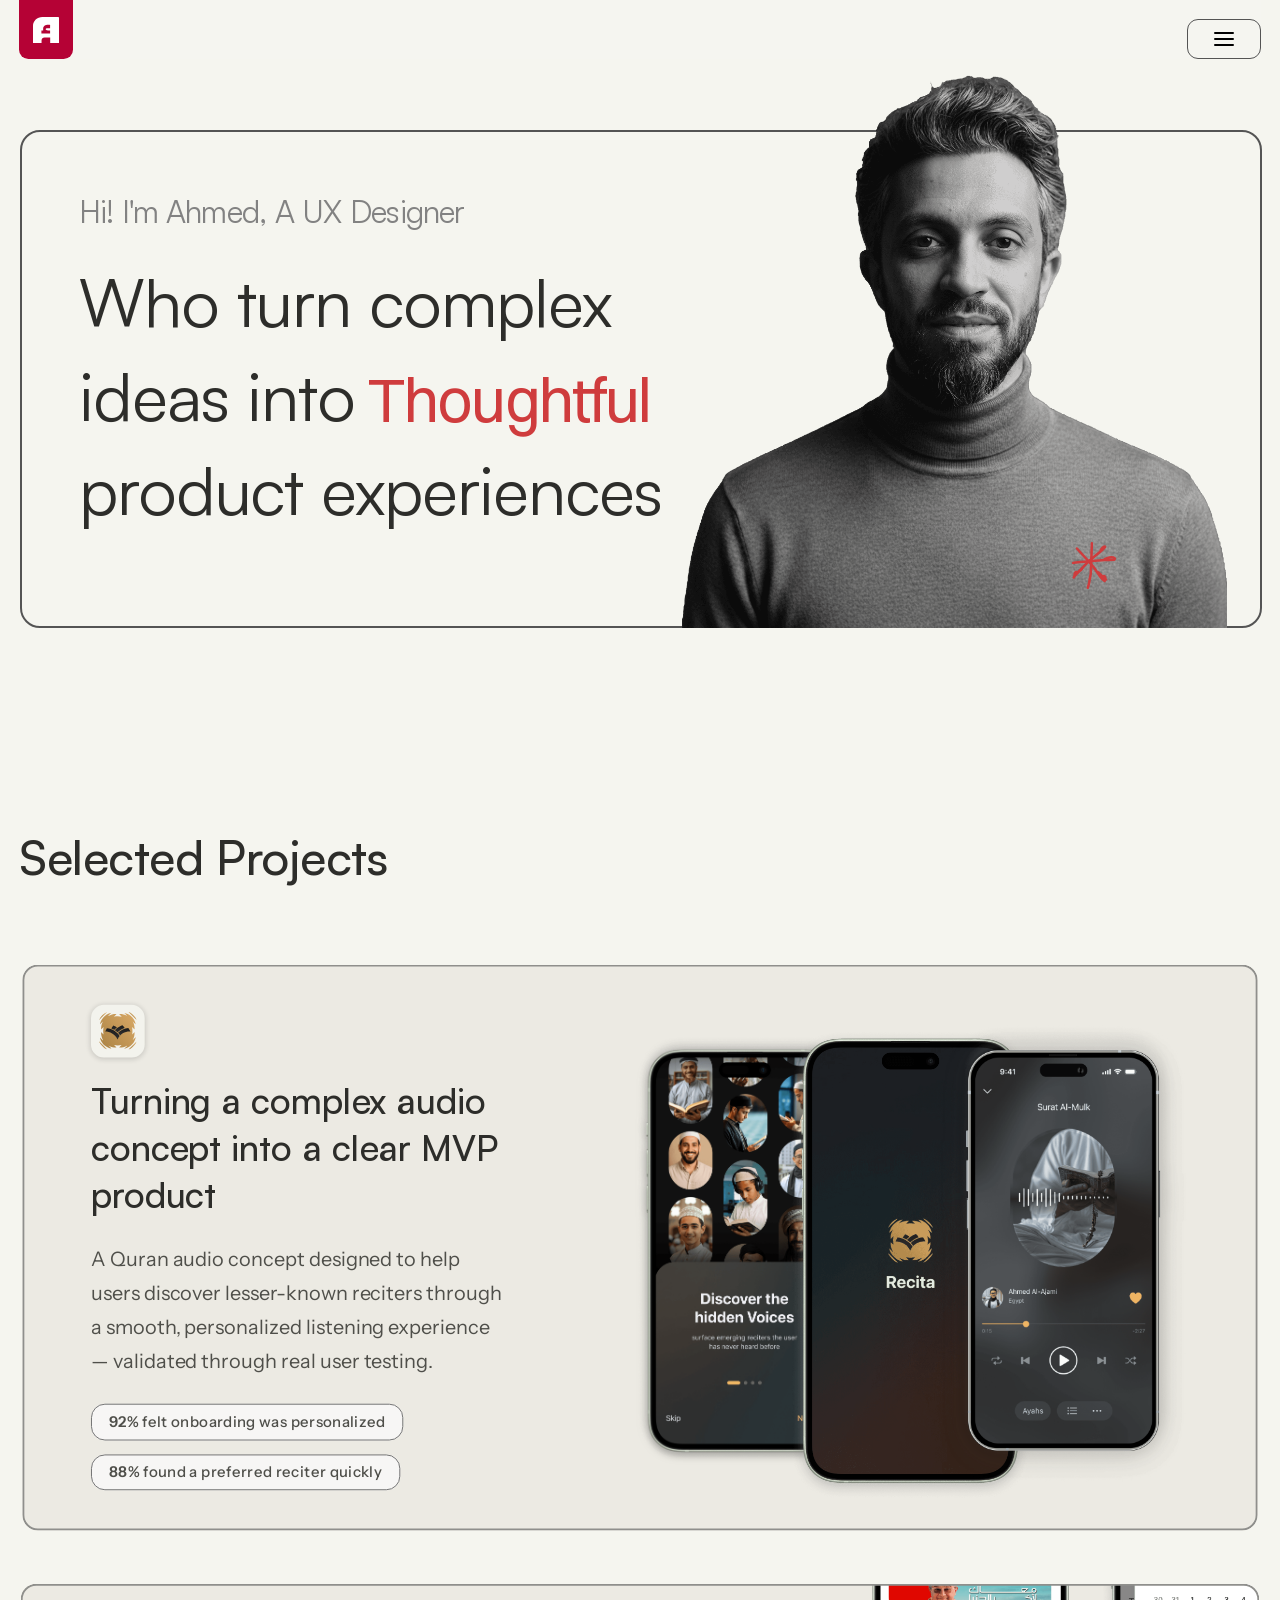
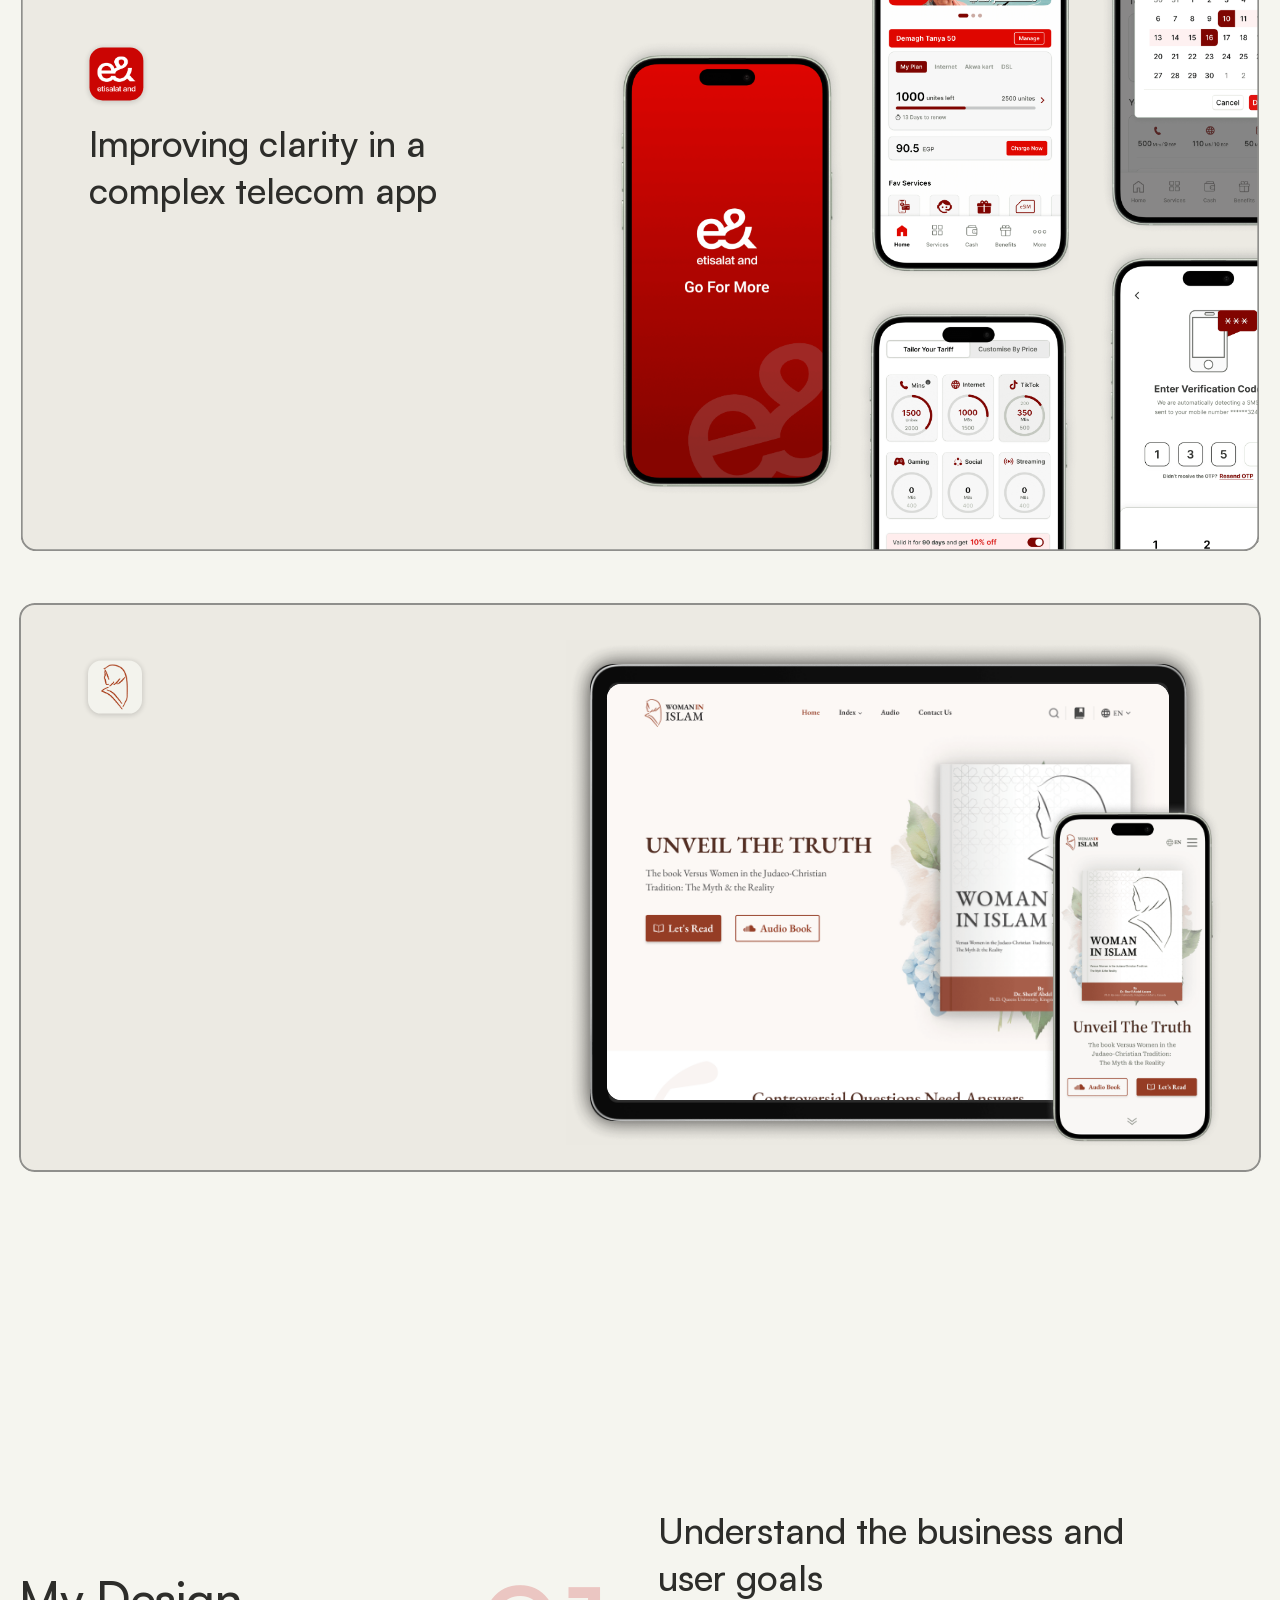
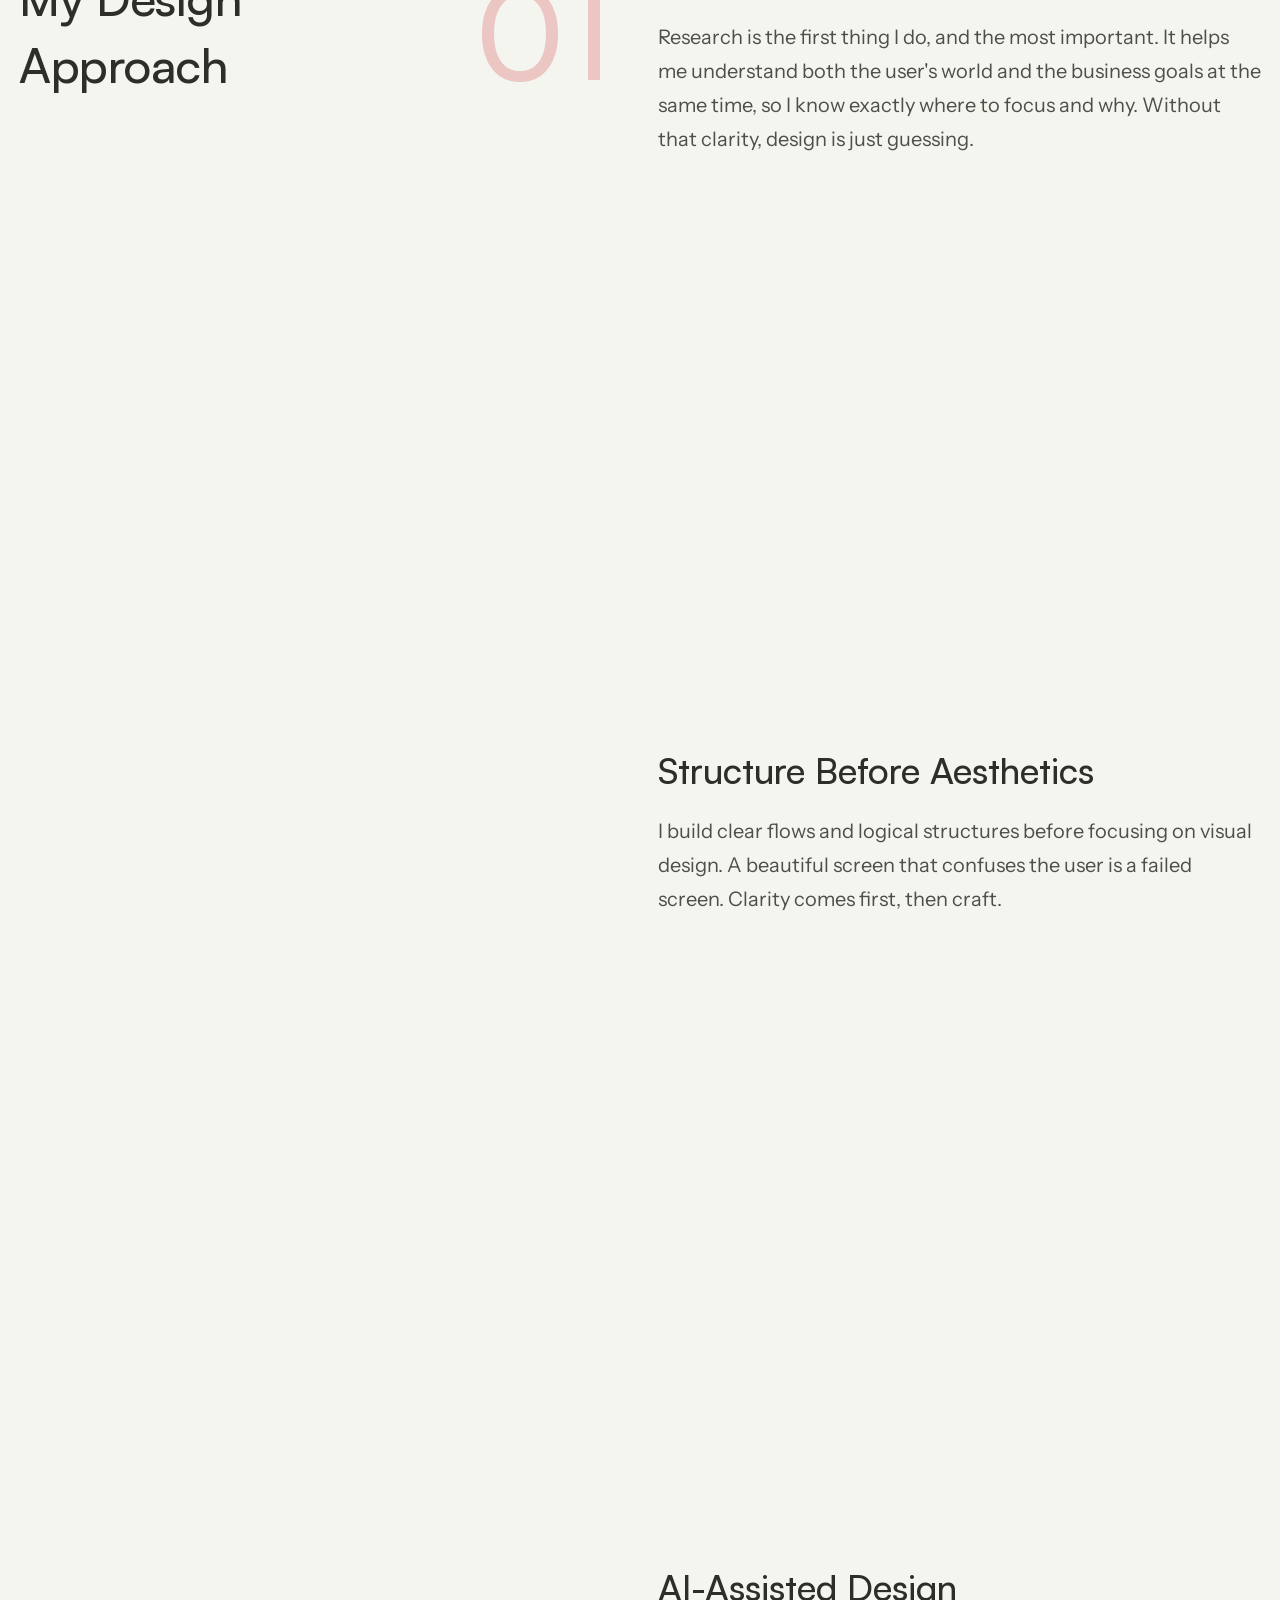
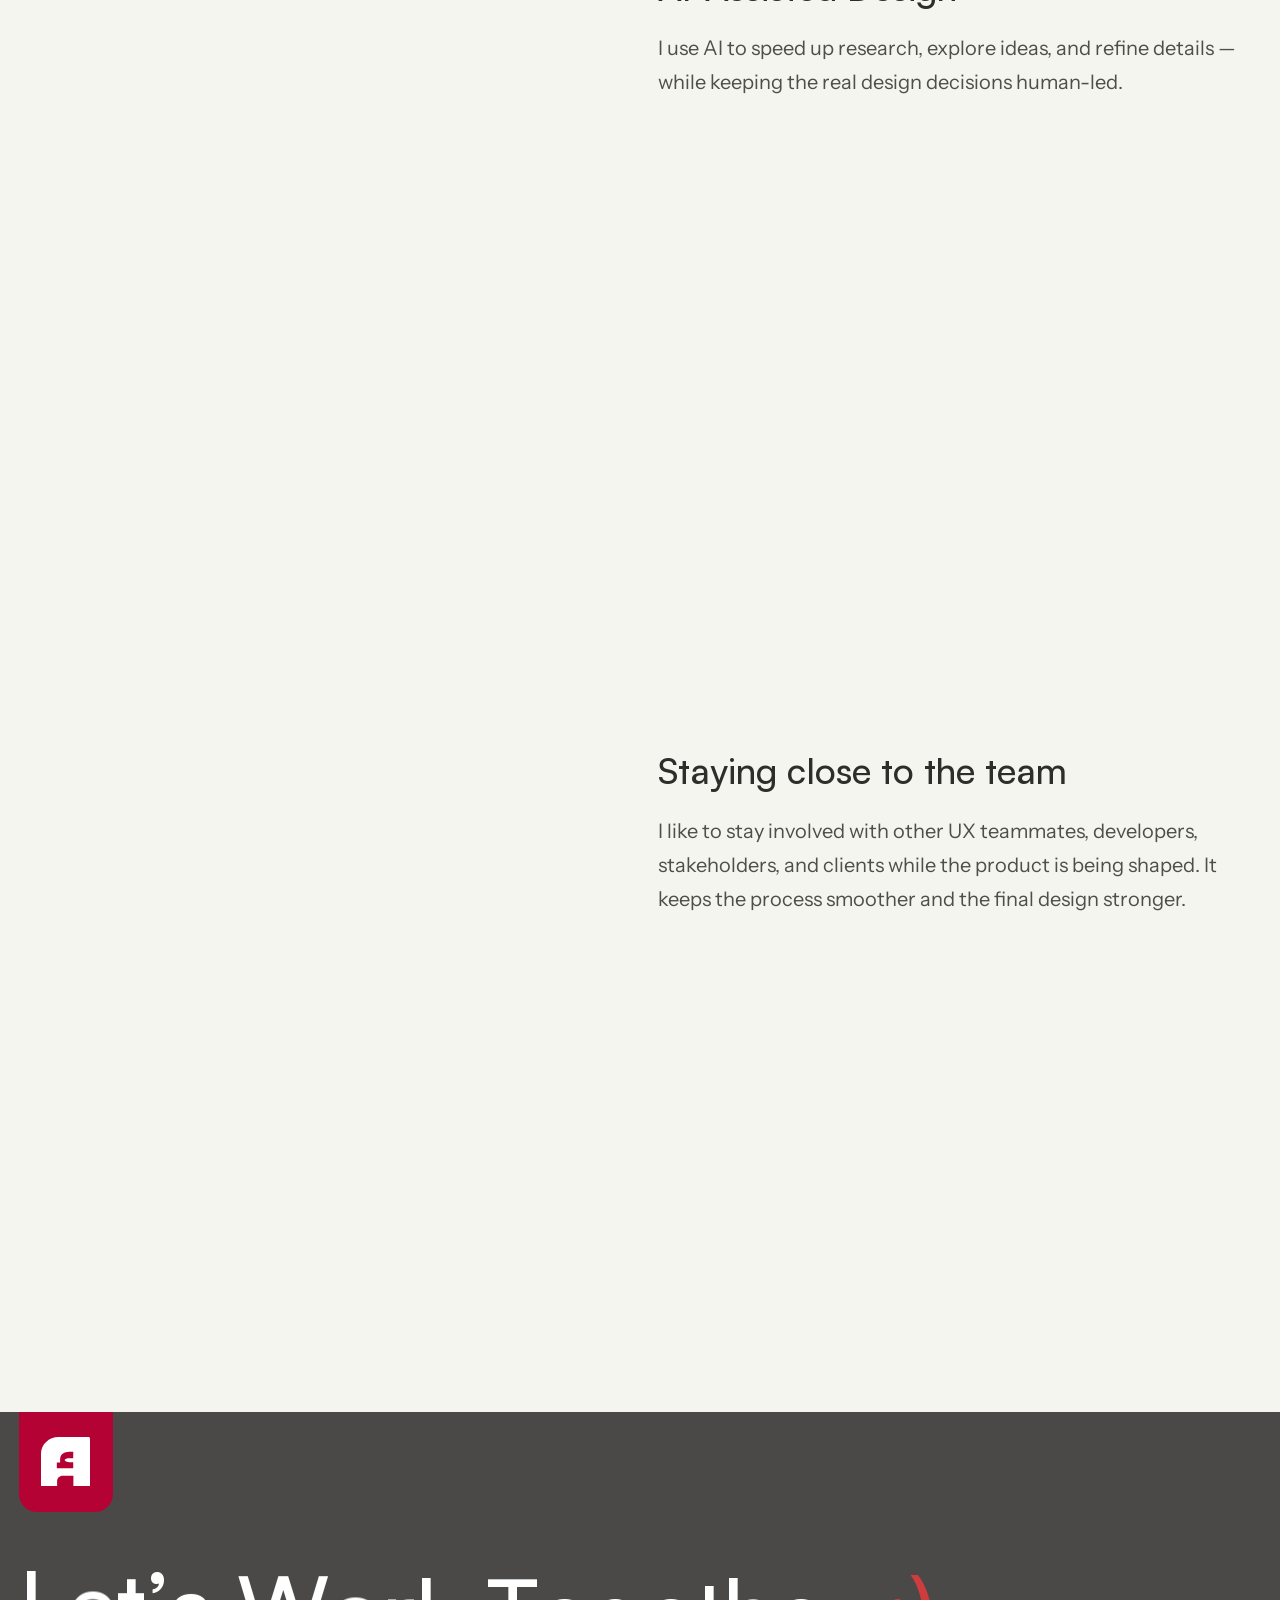
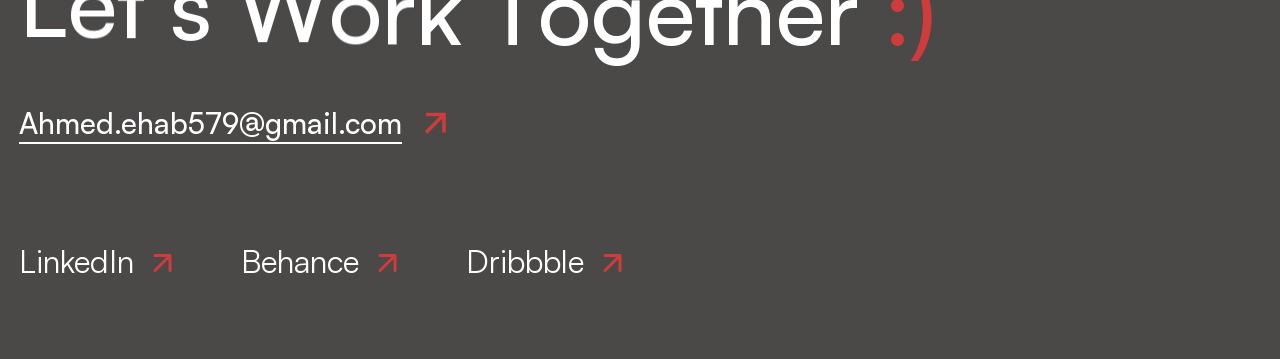
==== commit 7b0216f3: "Keep the hero and every section a fixed 1242px, centred, as on the Framer site Sections no longer sh" ====
--- a/index.html
+++ b/index.html
@@ -16,9 +16,9 @@
 
   <link rel="stylesheet" href="css/tokens.css?v=2">
   <link rel="stylesheet" href="css/base.css?v=2">
-  <link rel="stylesheet" href="css/header.css?v=3">
-  <link rel="stylesheet" href="css/home.css?v=2">
-  <link rel="stylesheet" href="css/footer.css?v=2">
+  <link rel="stylesheet" href="css/header.css?v=4">
+  <link rel="stylesheet" href="css/home.css?v=3">
+  <link rel="stylesheet" href="css/footer.css?v=3">
 
   <!-- Hides animated items before the first paint (never with reduced motion), so nothing flashes. -->
   <script>
--- a/css/header.css
+++ b/css/header.css
@@ -2,7 +2,7 @@
    and read from the Framer "Header", "Menu99" and "Nav-Link" components. */
 .site-header {
   position: fixed; top: 0; left: 50%; z-index: 50;
-  width: min(1242px, 100% - 2 * var(--gutter, 99px));
+  width: 1242px;   /* fixed and centred at every screen width, as on the Framer site */
   translate: -50% 0;
 }
 /* Two looks, as in the Framer "Header" component:
--- a/css/home.css
+++ b/css/home.css
@@ -5,11 +5,13 @@
   padding-top: 130px;
   overflow-x: clip;
 }
-.page > section { width: min(var(--content), 100% - 2 * var(--gutter)); }
+/* Like the Framer original: every section stays exactly 1242px wide and centred at any screen
+   width (measured at 1200, 1280, 1440 and 1728px). Nothing shrinks, so nothing overlaps. */
+.page > section { flex: none; width: var(--content); }
 
 /* ===================== Hero ===================== */
 .hero__card {
-  position: relative;
+  position: relative; left: 1px;   /* the original sits 1px right of centre (100px at 1440) */
   height: 498px;
   padding-left: 57px;            /* 59px from the outer edge, minus the 2px border */
   border: 2px solid rgb(84 84 84);
@@ -36,7 +38,7 @@
 /* Cycling word: sits after "ideas into" on line 2 */
 .cycle { position: absolute; left: 288px; top: 108px; height: 94px; width: 300px; }
 .cycle__word {
-  position: absolute; left: 0; top: 0;
+  position: absolute; left: 0; top: 17px;   /* Thoughtful / Creative rest 17px below "Simple" */
   font: 400 62px/0.95 "Switzer", var(--font-display);
   letter-spacing: -1.86px;
   color: var(--accent);
@@ -44,6 +46,7 @@
   opacity: 0;
 }
 .cycle__word--display {      /* "Simple" uses the hero title style */
+  top: 0;
   font: 400 67px/1.4 var(--font-display);
   letter-spacing: -1px;
   opacity: 1;
--- a/css/footer.css
+++ b/css/footer.css
@@ -6,8 +6,8 @@
   overflow: clip;
 }
 .site-footer__inner {
-  width: min(var(--content, 1242px), 100% - 2 * var(--gutter, 99px));
-  margin-inline: auto;
+  width: var(--content, 1242px);
+  margin-left: calc(50% - var(--content, 1242px) / 2);   /* fixed and centred, even on narrow screens */
   display: flex; flex-direction: column; align-items: flex-start;
 }
 
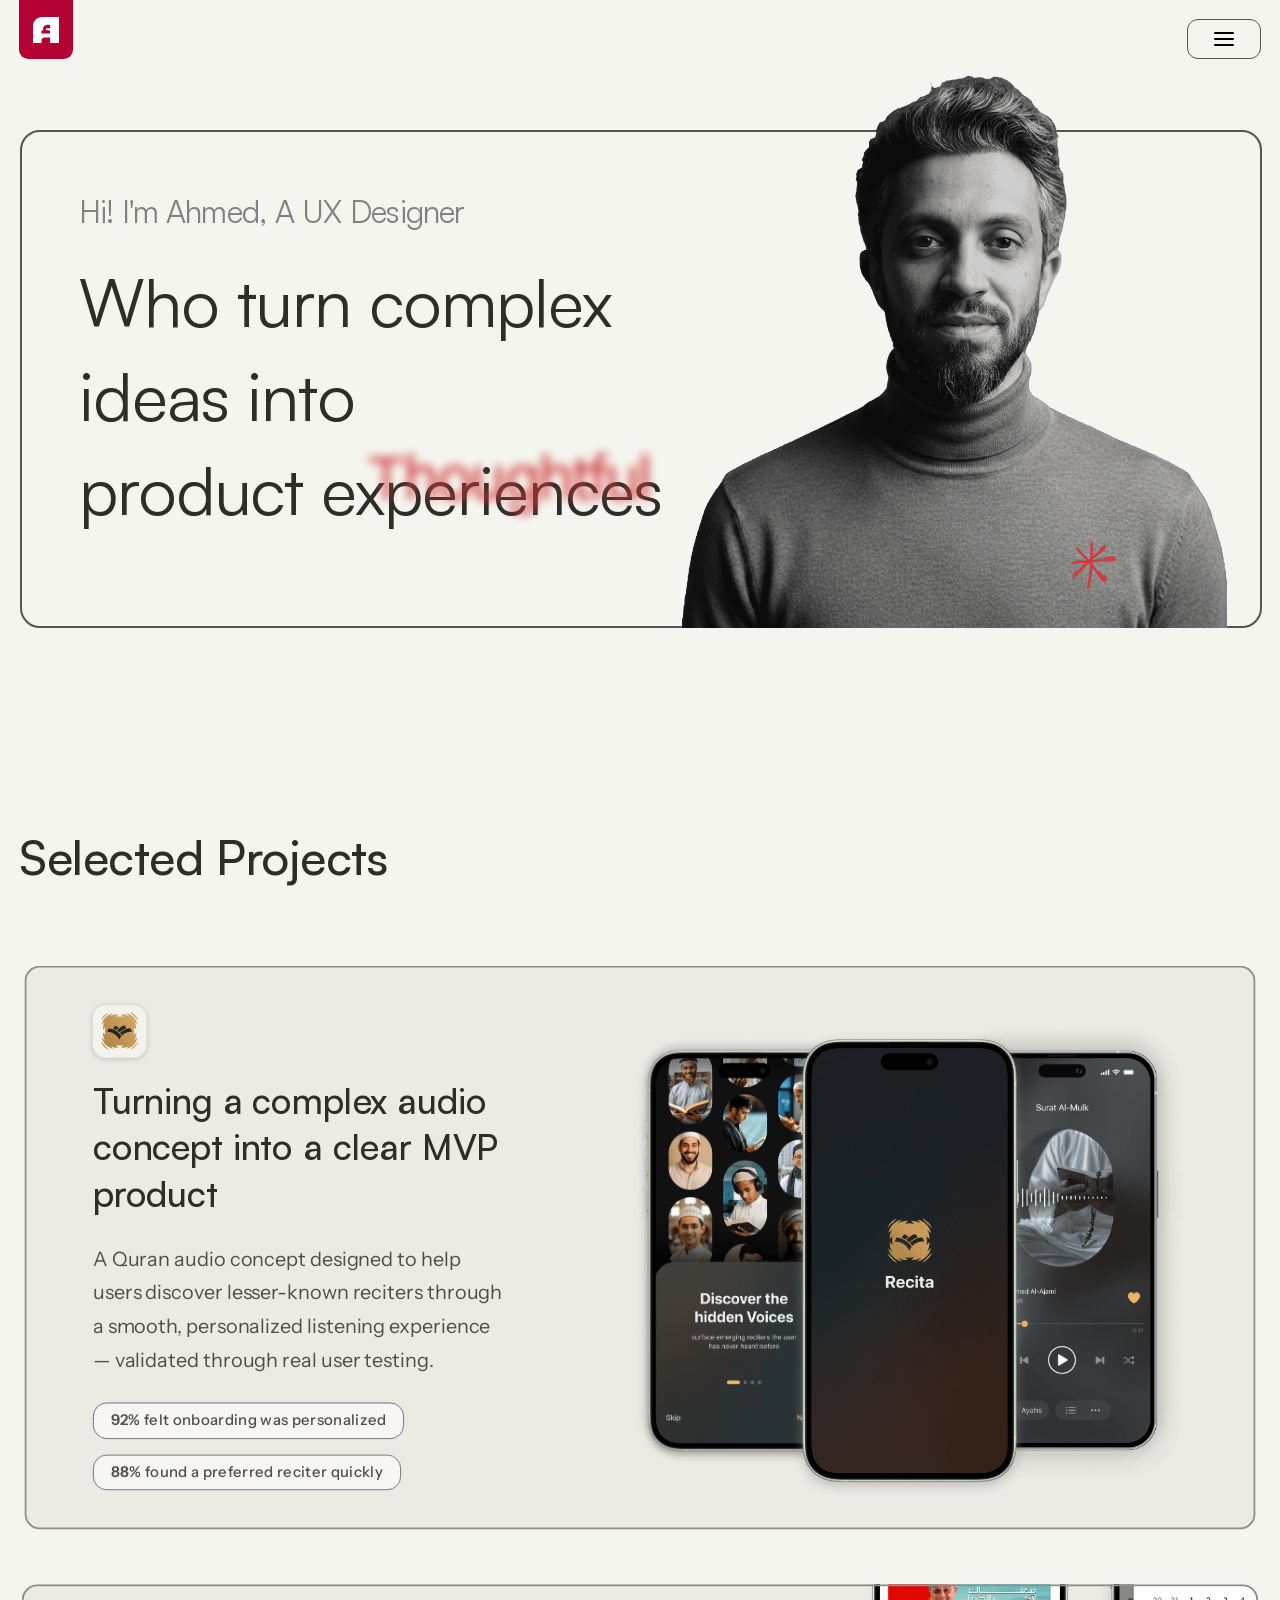
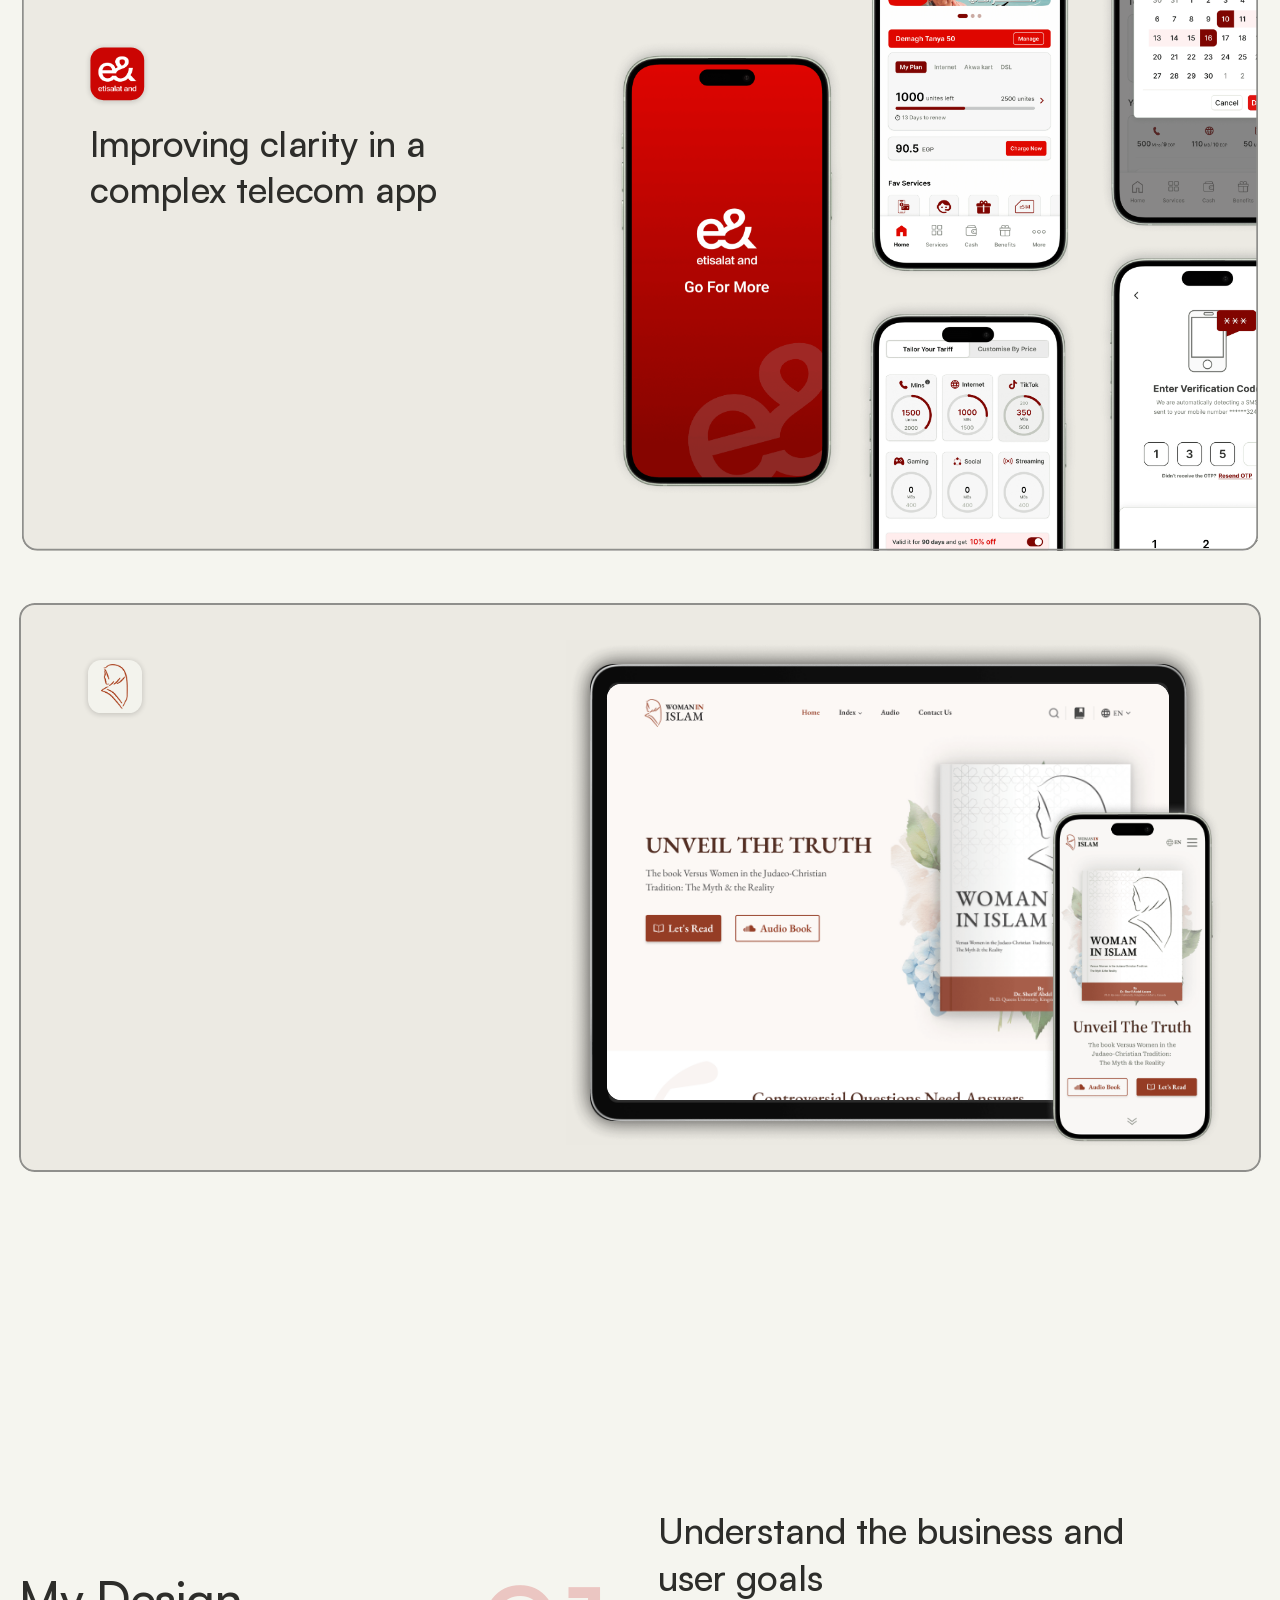
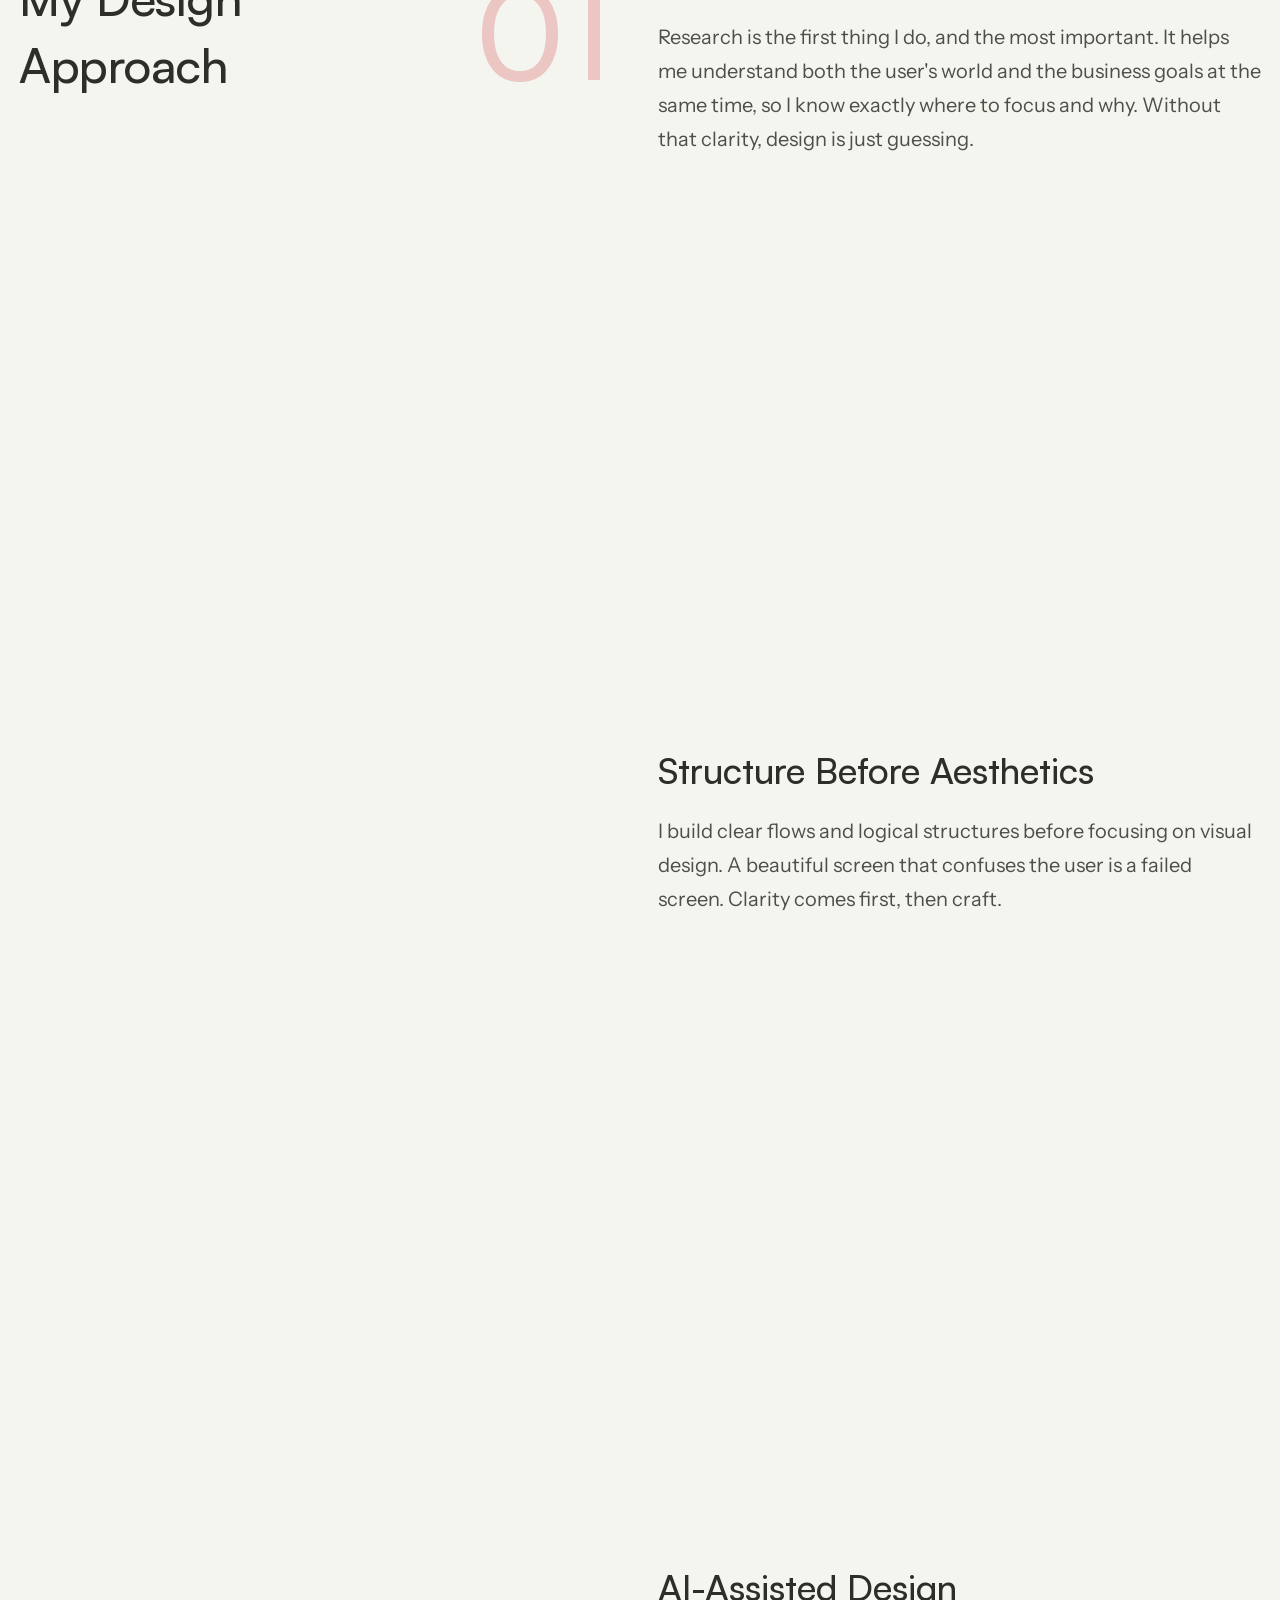
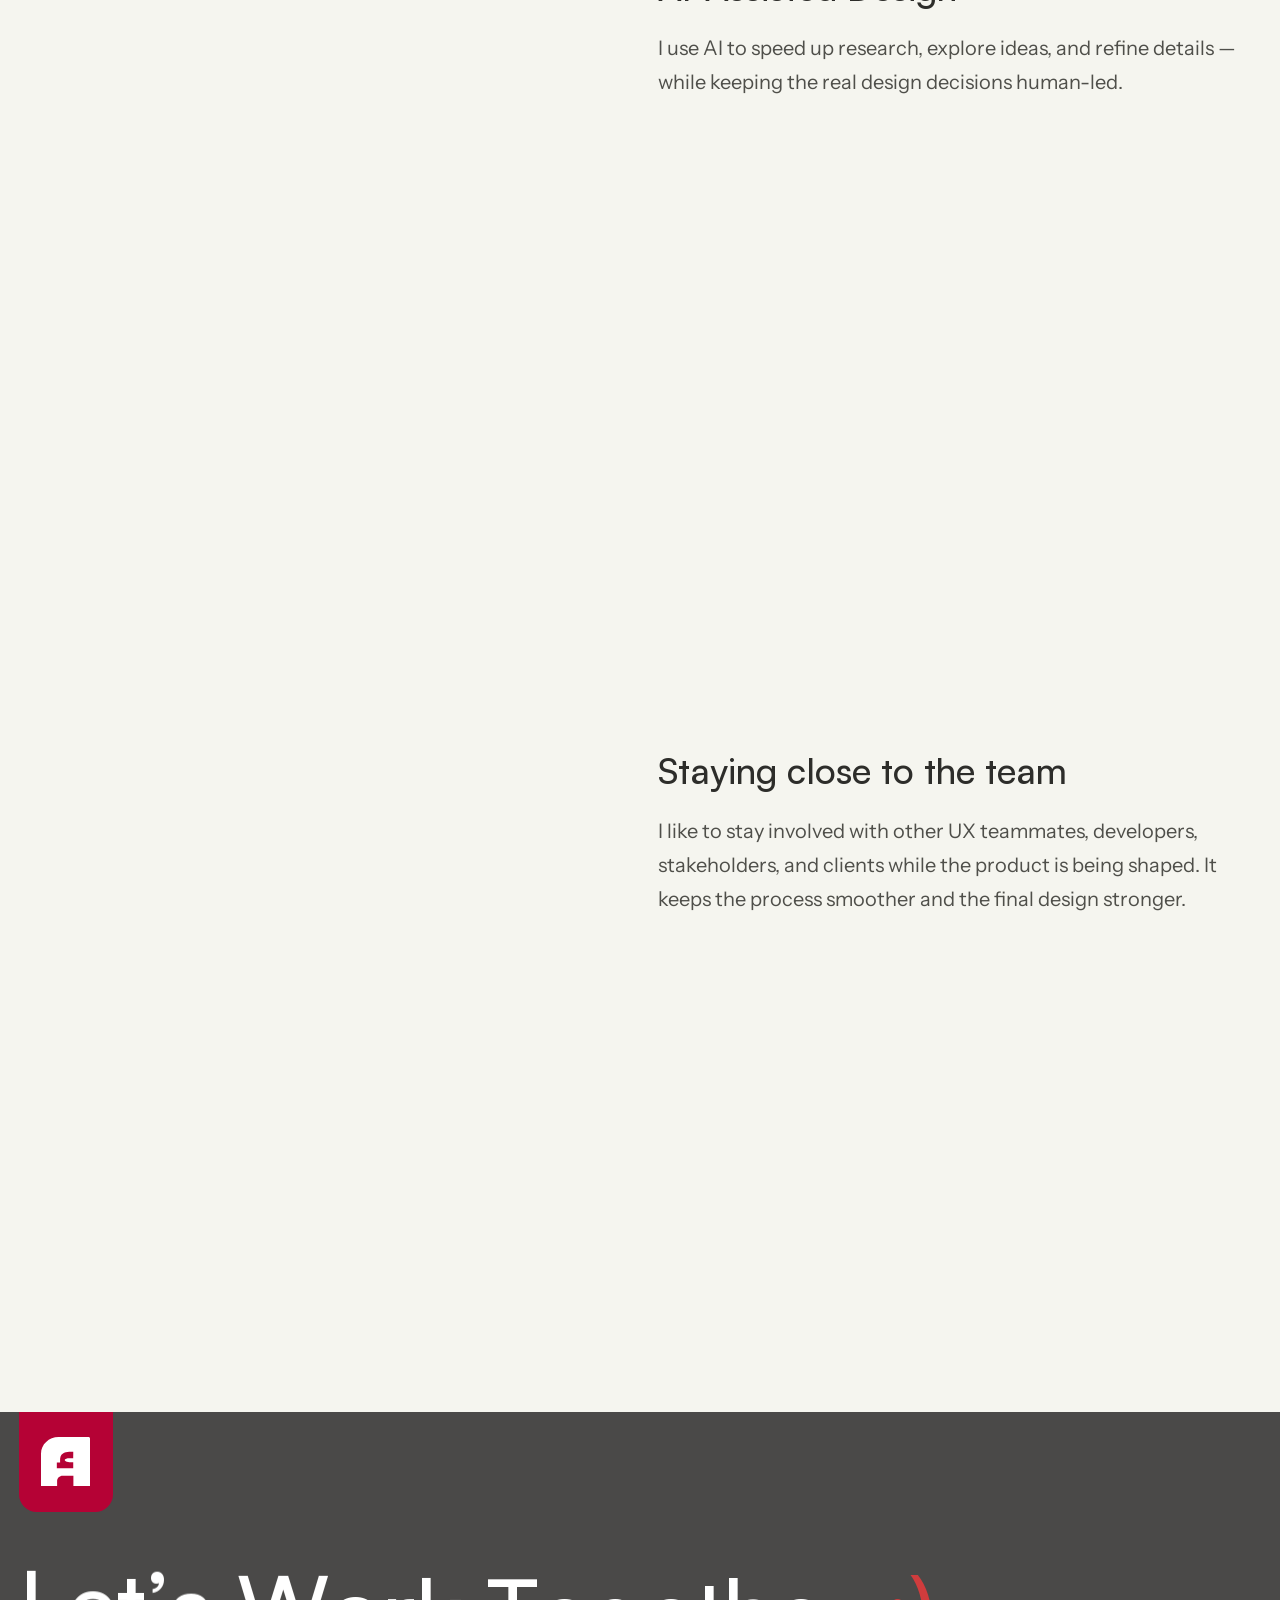
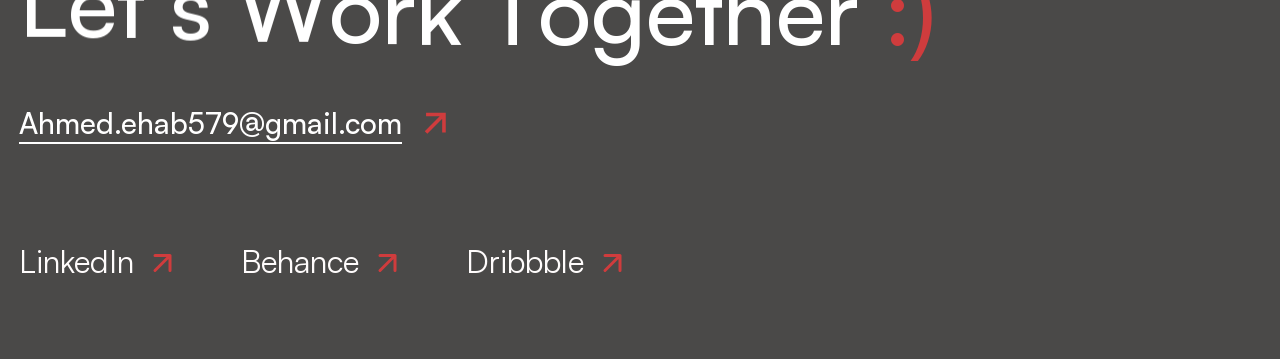
==== commit 10d1a83d: "Match Selected Projects to the Framer original - Middle Recita phone sits in front of the right one," ====
--- a/index.html
+++ b/index.html
@@ -15,9 +15,9 @@
   <link rel="preload" href="assets/fonts/instrument-sans-400.woff2" as="font" type="font/woff2" crossorigin>
 
   <link rel="stylesheet" href="css/tokens.css?v=2">
-  <link rel="stylesheet" href="css/base.css?v=2">
+  <link rel="stylesheet" href="css/base.css?v=4">
   <link rel="stylesheet" href="css/header.css?v=4">
-  <link rel="stylesheet" href="css/home.css?v=3">
+  <link rel="stylesheet" href="css/home.css?v=5">
   <link rel="stylesheet" href="css/footer.css?v=3">
 
   <!-- Hides animated items before the first paint (never with reduced motion), so nothing flashes. -->
@@ -26,9 +26,9 @@
   </script>
   <script src="assets/vendor/motion-12.23.12.js" defer></script>
   <script src="assets/vendor/lenis-1.1.20.min.js" defer></script>
-  <script src="js/fx.js?v=3" defer></script>
+  <script src="js/fx.js?v=5" defer></script>
   <script src="js/header.js?v=3" defer></script>
-  <script src="js/home.js?v=2" defer></script>
+  <script src="js/home.js?v=3" defer></script>
   <script src="js/footer.js?v=1" defer></script>
 </head>
 <body>
@@ -114,7 +114,7 @@
             </div>
             <div class="card__media" aria-hidden="true">
               <img class="shot shot--shadow" style="left: 609px; top: 65px; width: 235px; height: 440px" src="assets/images/home/SbNqDY4PWLjNDToFHAKBXPWTotg.png" alt="" loading="lazy">
-              <img class="shot" style="left: 763px; top: 59px; width: 260px; height: 486px" src="assets/images/home/RbFrdpDxeyDnou8eY7tgao7NY.png" alt="" loading="lazy">
+              <img class="shot shot--front" style="left: 763px; top: 59px; width: 260px; height: 486px" src="assets/images/home/RbFrdpDxeyDnou8eY7tgao7NY.png" alt="" loading="lazy">
               <img class="shot" style="left: 916px; top: 56px; width: 261px; height: 469px" src="assets/images/home/tkGlTP4oOvxcIQuMFziGHopWoFA.png" alt="" loading="lazy">
             </div>
             <span class="sr-only">Read the Recita case study</span>
@@ -123,7 +123,7 @@
 
         <!-- Card 2: e& (Etisalat). No case study page yet. -->
         <div class="stack__item" style="--sticky-top: 70px">
-          <article class="card" data-cursor="view" data-card>
+          <article class="card" data-cursor="locked" data-card>
             <div class="card__text">
               <div class="card__intro">
                 <div class="card__head">
@@ -151,11 +151,11 @@
 
         <!-- Card 3: Woman in Islam. No case study page yet. -->
         <div class="stack__item" style="--sticky-top: 90px">
-          <article class="card" data-cursor="view" data-card>
+          <article class="card" data-cursor="locked" data-card>
             <div class="card__text">
               <div class="card__intro">
                 <div class="card__head">
-                  <span class="card__icon">
+                  <span class="card__icon card__icon--wii">
                     <img src="assets/images/home/wHl4SbKkDdVlYz8QBvJBGUb0s.png" width="27" height="45" alt="">
                   </span>
                   <h3 class="card__title" data-fx="card-title" style="width: 421px">Transforming a 500-page book into a seamless digital reading experience</h3>
@@ -242,7 +242,7 @@
   <!-- Custom cursor (S2) -->
   <div class="cursor" aria-hidden="true" data-cursor-el>
     <div class="cursor__dot"></div>
-    <div class="cursor__view">View</div>
+    <div class="cursor__view"><svg class="cursor__lock" viewBox="0 0 24 24"><rect x="3" y="11" width="18" height="11" rx="2"/><path d="M7 11V7a5 5 0 0 1 10 0v4"/></svg><span class="cursor__label">View </span></div>
   </div>
 </body>
 </html>
--- a/css/base.css
+++ b/css/base.css
@@ -55,16 +55,26 @@
     background: #fff; mix-blend-mode: difference;
     translate: -50% -50%;
   }
+  /* The pill, as in the Framer "Circle Cursor 2" component: "Hover" variant (VIEW, 99×46)
+     and "Locked" variant (lock icon + LOCKED, 159×50). 1px rgb(34,34,34) outline. */
   .cursor__view {
     position: absolute; top: 0; left: 0;
-    display: grid; place-items: center;
-    width: 99px; height: 46px; border-radius: 999px;
+    display: flex; align-items: center; gap: 10px;
+    border-radius: 999px;
     background: var(--surface-hover);
     padding: 14px 18px 12px;
-    font: 400 23px/20px var(--font-alt);   /* Jost, as in the Framer cursor */
+    font: 400 23px/20px var(--font-display);   /* Satoshi, as rendered on the live site */
     text-transform: uppercase;
+    white-space: nowrap;
     color: #000;
     translate: -50% -50%;
     transform: scale(0); opacity: 0;   /* js/fx.js springs it open over cards */
   }
+  .cursor__view::after {
+    content: ""; position: absolute; inset: 0;
+    border: 1px solid rgb(34 34 34); border-radius: inherit;
+  }
+  .cursor__lock { display: none; flex: none; width: 24px; height: 24px; fill: none; stroke: #000; stroke-width: 2; stroke-linecap: round; stroke-linejoin: round; }
+  .cursor__view.is-locked .cursor__lock { display: block; }
+  .cursor__label { white-space: pre; }
 }
--- a/css/home.css
+++ b/css/home.css
@@ -98,6 +98,7 @@
   overflow: clip;
 }
 .card__icon--eand { background: rgb(203 5 3); }
+.card__icon--wii { margin: 2px 0; }   /* the Woman in Islam icon row is 58px tall in Framer, box centred */
 
 .card__title {
   width: 426px;
@@ -112,7 +113,7 @@
   font-feature-settings: "blwf", "cv03", "cv04", "cv09", "cv11";
 }
 
-.card__tags { list-style: none; margin: 0; padding: 0; display: flex; flex-direction: column; gap: 14px; align-items: flex-start; }
+.card__tags { list-style: none; margin: 0; padding: 0; display: flex; flex-direction: column; gap: 15px; align-items: flex-start; }
 .tag {
   position: relative;
   padding: 7px 18px;
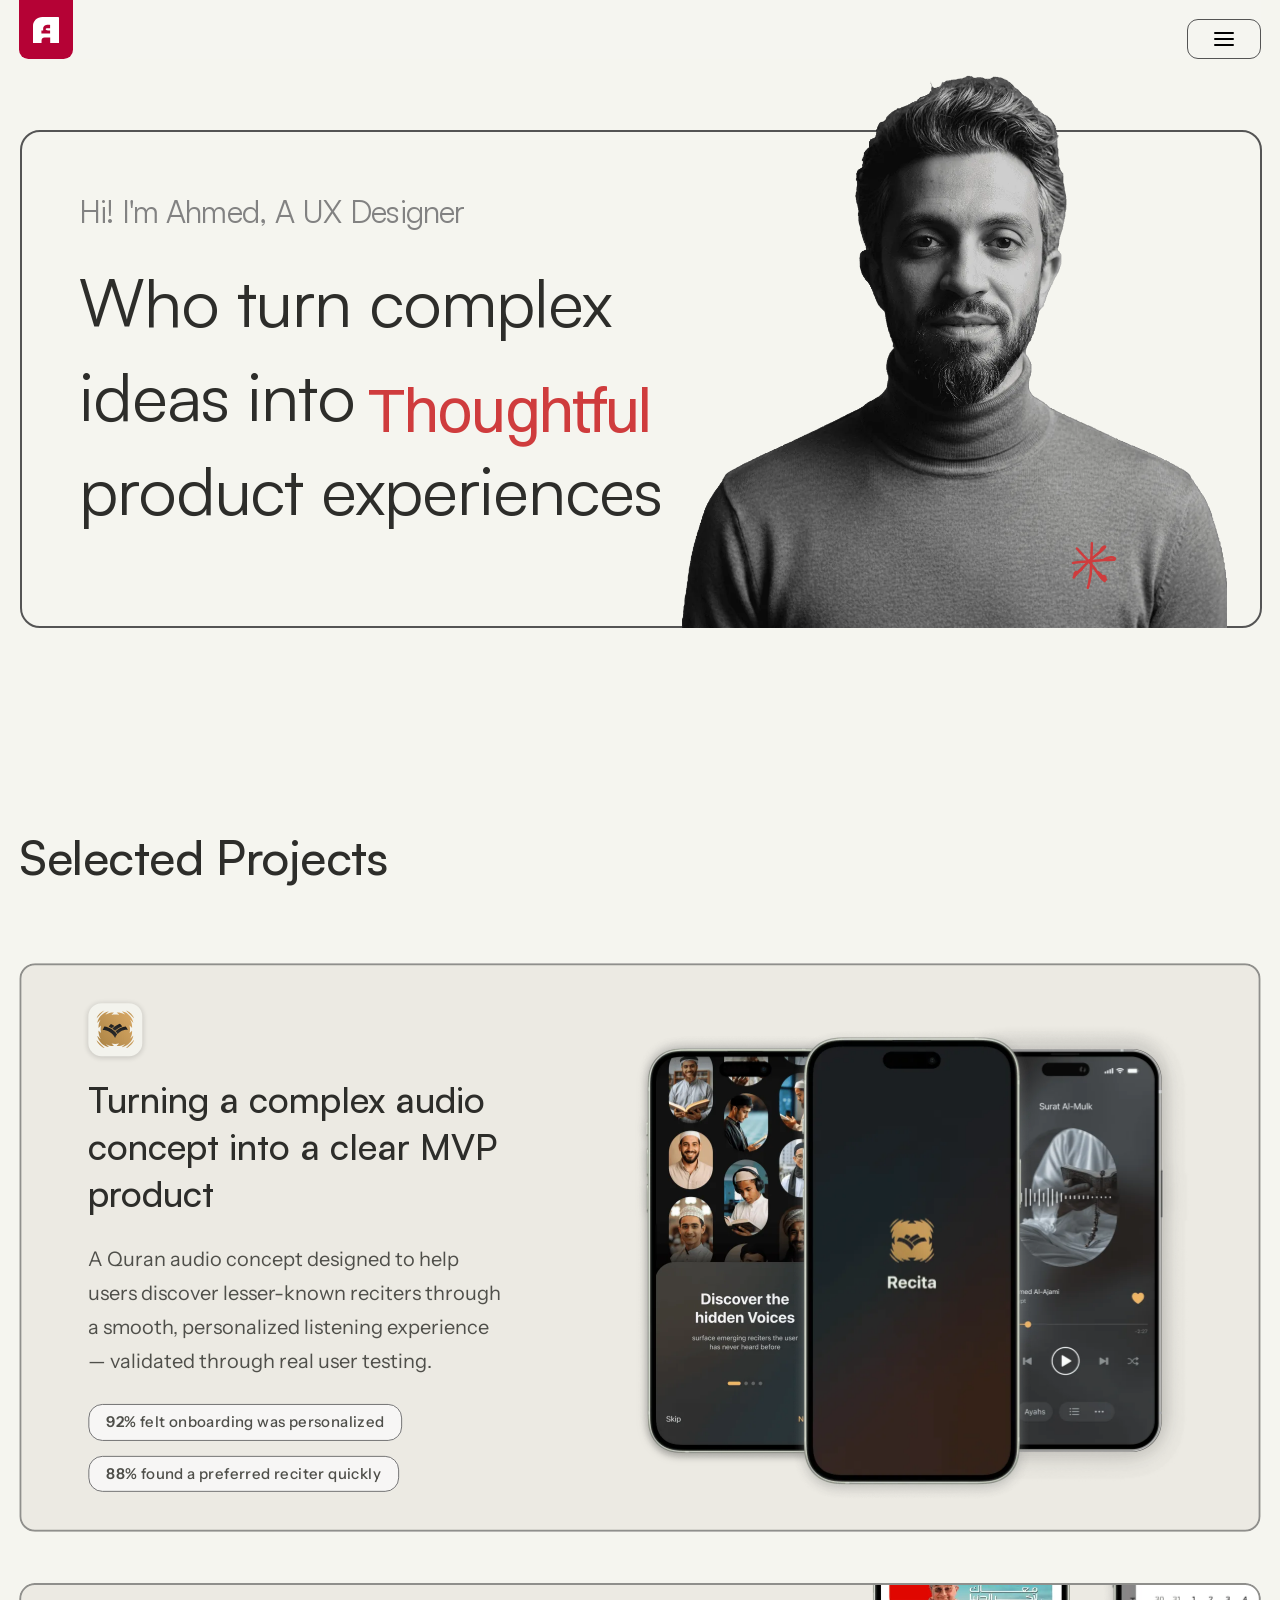
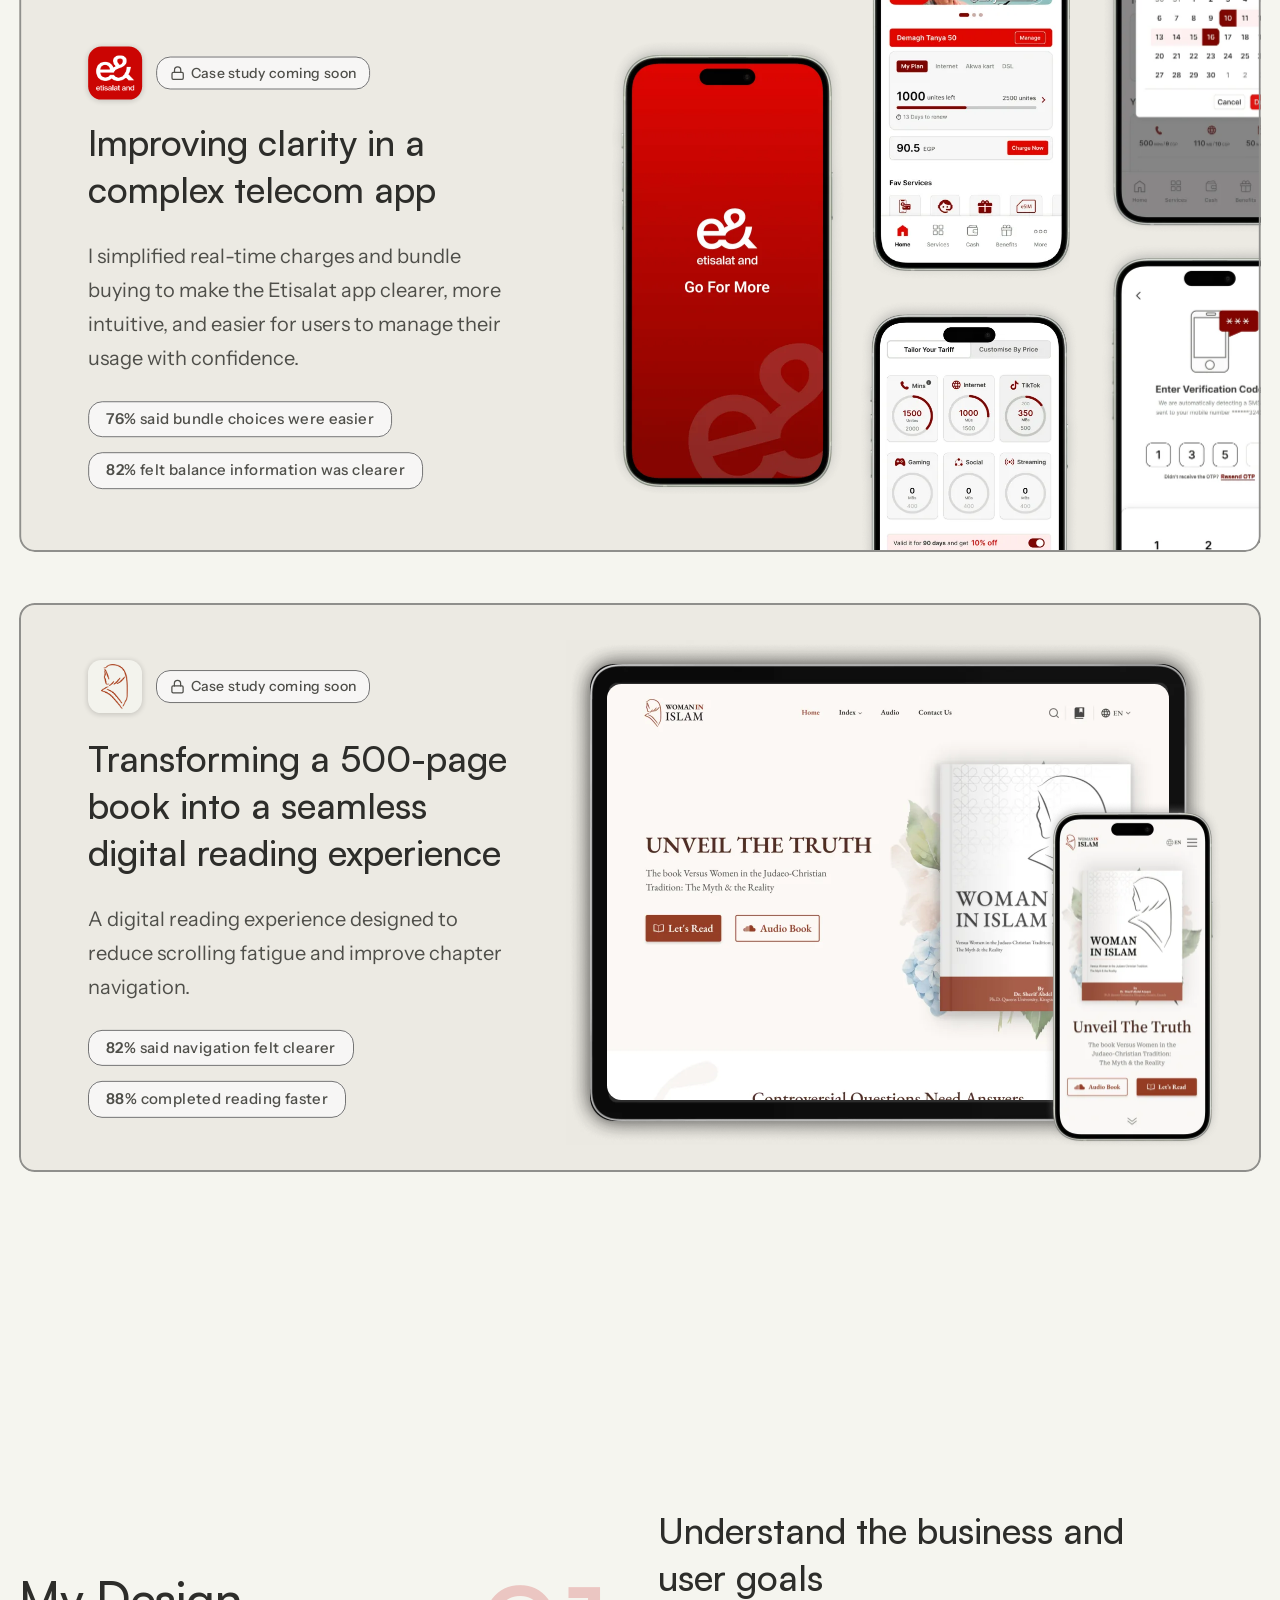
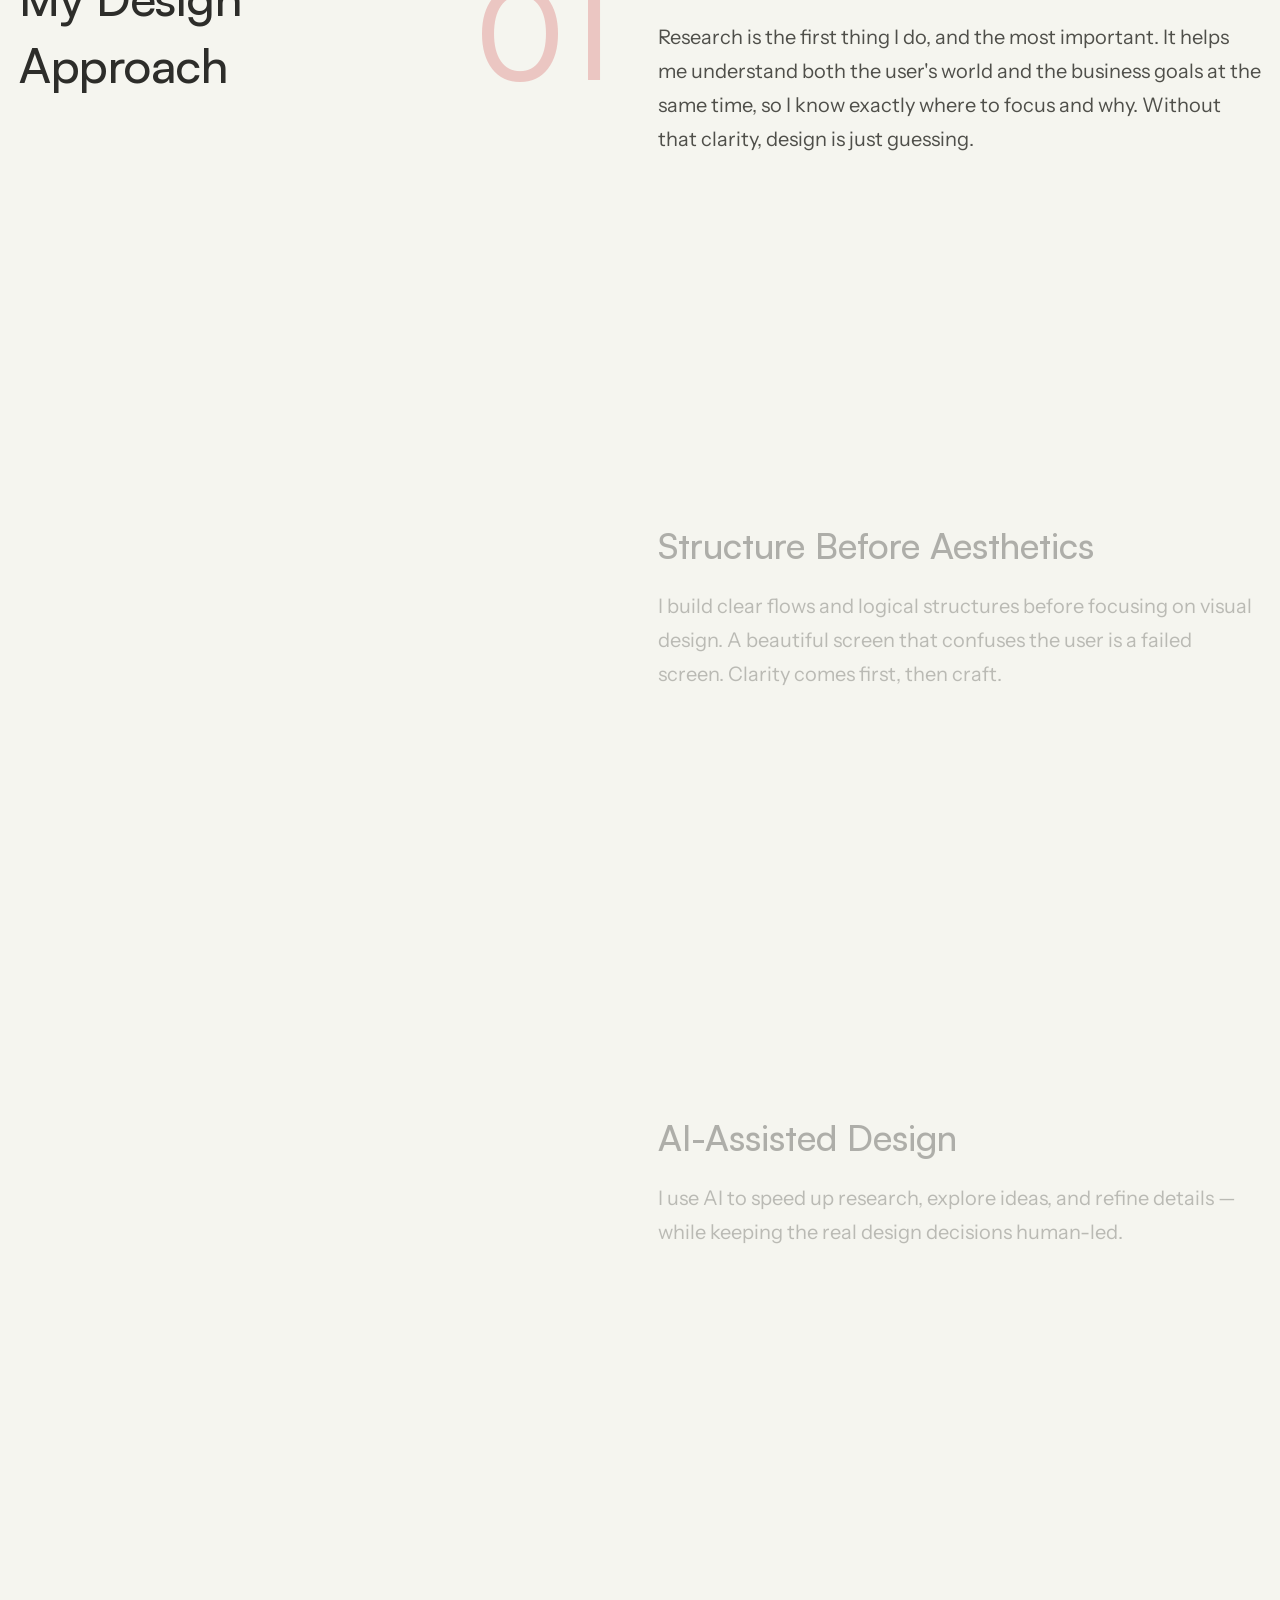
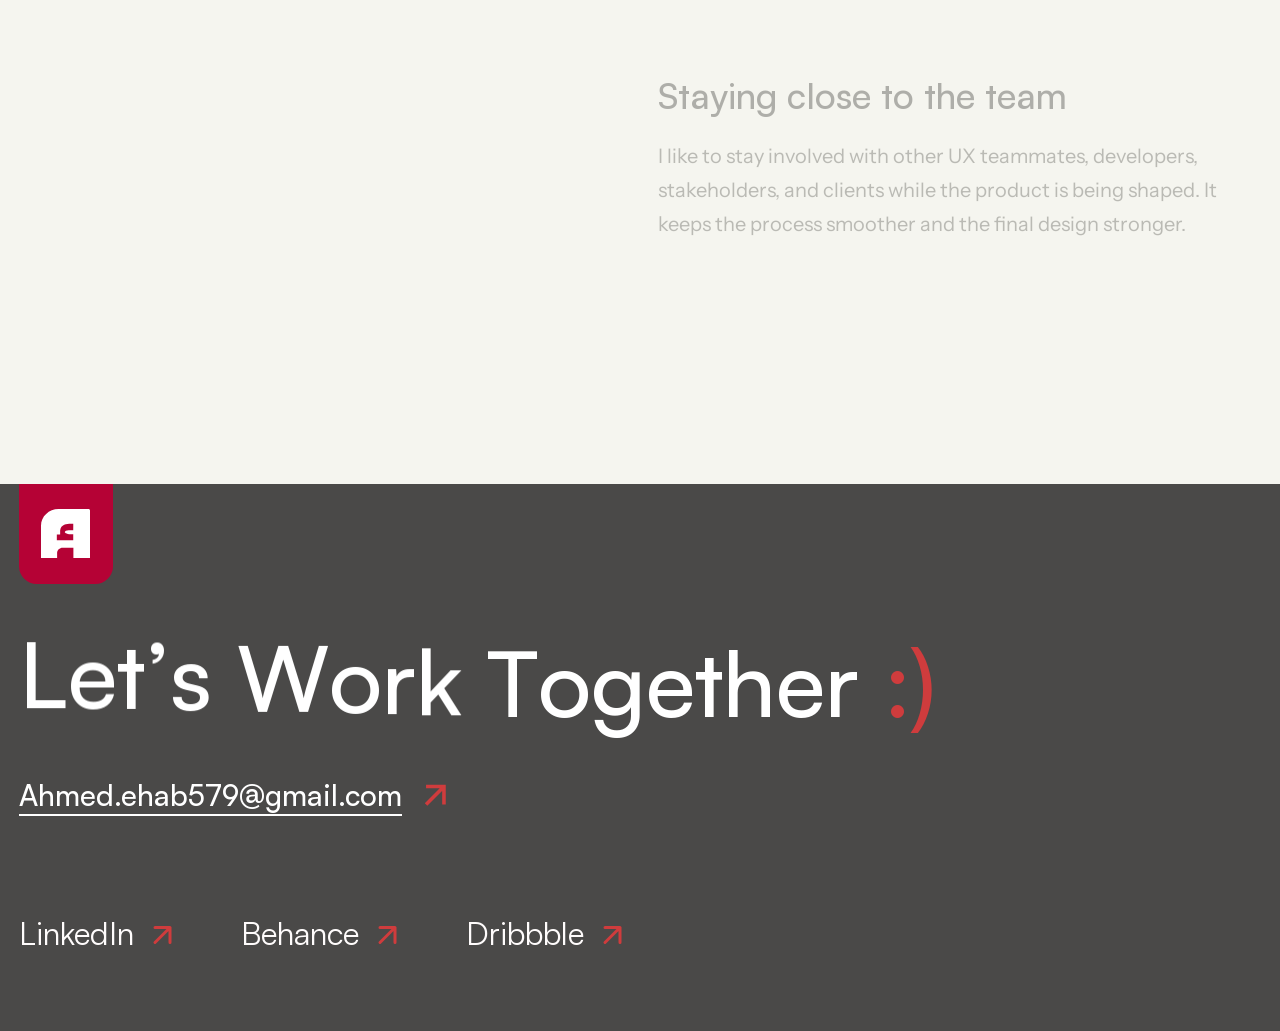
==== commit 5b6973ab: "Home: cursor, Approach timing and spacing, lighter images, icons - Cursor dot is its own layer so it" ====
--- a/index.html
+++ b/index.html
@@ -9,15 +9,21 @@
   <meta property="og:title" content="Ahmed Ehab · UX Designer">
   <meta property="og:description" content="I turn complex ideas into simple product experiences.">
   <meta property="og:type" content="website">
+  <meta property="og:image" content="https://ahmed-ehab579.github.io/My-portfolio/assets/og-image.png">
+  <meta property="og:image:width" content="1200">
+  <meta property="og:image:height" content="630">
+  <meta name="twitter:card" content="summary_large_image">
+  <link rel="icon" href="assets/icons/favicon.svg" type="image/svg+xml">
+  <link rel="apple-touch-icon" href="assets/icons/apple-touch-icon.png">
 
   <link rel="preload" href="assets/fonts/satoshi-400.woff2" as="font" type="font/woff2" crossorigin>
   <link rel="preload" href="assets/fonts/satoshi-500.woff2" as="font" type="font/woff2" crossorigin>
   <link rel="preload" href="assets/fonts/instrument-sans-400.woff2" as="font" type="font/woff2" crossorigin>
 
   <link rel="stylesheet" href="css/tokens.css?v=2">
-  <link rel="stylesheet" href="css/base.css?v=4">
+  <link rel="stylesheet" href="css/base.css?v=5">
   <link rel="stylesheet" href="css/header.css?v=4">
-  <link rel="stylesheet" href="css/home.css?v=5">
+  <link rel="stylesheet" href="css/home.css?v=9">
   <link rel="stylesheet" href="css/footer.css?v=3">
 
   <!-- Hides animated items before the first paint (never with reduced motion), so nothing flashes. -->
@@ -26,9 +32,9 @@
   </script>
   <script src="assets/vendor/motion-12.23.12.js" defer></script>
   <script src="assets/vendor/lenis-1.1.20.min.js" defer></script>
-  <script src="js/fx.js?v=5" defer></script>
+  <script src="js/fx.js?v=6" defer></script>
   <script src="js/header.js?v=3" defer></script>
-  <script src="js/home.js?v=3" defer></script>
+  <script src="js/home.js?v=6" defer></script>
   <script src="js/footer.js?v=1" defer></script>
 </head>
 <body>
@@ -76,7 +82,7 @@
         </div>
 
         <div class="hero__photo" data-fx="photo">
-          <img src="assets/images/home/T5o8lWRpU9rpZ3gas9T4T62cf4.png" width="545" height="554" alt="Portrait of Ahmed Ehab" fetchpriority="high">
+          <img src="assets/images/home/T5o8lWRpU9rpZ3gas9T4T62cf4.webp" width="545" height="554" alt="Portrait of Ahmed Ehab" fetchpriority="high">
           <svg class="hero__symbol" viewBox="0 0 42.072 44.517" aria-hidden="true">
             <g fill="none" stroke="var(--accent)" stroke-width="2.5" stroke-linecap="round" stroke-miterlimit="10">
               <path d="M 27.726 6.961 C 28.757 5.29 30.097 3.83 31.048 3.493 C 36.598 1.524 20.496 13.747 16.33 17.347 C 10.963 23.004 6.309 28.009 3.76 30.476 C 2.644 31.612 1.887 32.509 0.656 34.326"/>
@@ -113,9 +119,9 @@
               </ul>
             </div>
             <div class="card__media" aria-hidden="true">
-              <img class="shot shot--shadow" style="left: 609px; top: 65px; width: 235px; height: 440px" src="assets/images/home/SbNqDY4PWLjNDToFHAKBXPWTotg.png" alt="" loading="lazy">
-              <img class="shot shot--front" style="left: 763px; top: 59px; width: 260px; height: 486px" src="assets/images/home/RbFrdpDxeyDnou8eY7tgao7NY.png" alt="" loading="lazy">
-              <img class="shot" style="left: 916px; top: 56px; width: 261px; height: 469px" src="assets/images/home/tkGlTP4oOvxcIQuMFziGHopWoFA.png" alt="" loading="lazy">
+              <img class="shot shot--shadow" style="left: 609px; top: 65px; width: 235px; height: 440px" src="assets/images/home/SbNqDY4PWLjNDToFHAKBXPWTotg.webp" alt="" loading="lazy">
+              <img class="shot shot--front" style="left: 763px; top: 59px; width: 260px; height: 486px" src="assets/images/home/RbFrdpDxeyDnou8eY7tgao7NY.webp" alt="" loading="lazy">
+              <img class="shot" style="left: 916px; top: 56px; width: 261px; height: 469px" src="assets/images/home/tkGlTP4oOvxcIQuMFziGHopWoFA.webp" alt="" loading="lazy">
             </div>
             <span class="sr-only">Read the Recita case study</span>
           </a>
@@ -127,9 +133,12 @@
             <div class="card__text">
               <div class="card__intro">
                 <div class="card__head">
-                  <span class="card__icon card__icon--eand">
-                    <img src="assets/images/home/7UmBpJG6bKgIpwVoo0thpOTiw4.png" width="38" height="35" alt="">
-                  </span>
+                  <div class="card__icon-row">
+                    <span class="card__icon card__icon--eand">
+                      <img src="assets/images/home/7UmBpJG6bKgIpwVoo0thpOTiw4.png" width="38" height="35" alt="">
+                    </span>
+                    <span class="card__soon"><svg viewBox="0 0 24 24" aria-hidden="true"><rect x="3" y="11" width="18" height="11" rx="2"/><path d="M7 11V7a5 5 0 0 1 10 0v4"/></svg>Case study coming soon</span>
+                  </div>
                   <h3 class="card__title" data-fx="card-title">Improving clarity in a complex telecom app</h3>
                 </div>
                 <p class="card__desc" data-fx="card-desc">I simplified real-time charges and bundle buying to make the Etisalat app clearer, more intuitive, and easier for users to manage their usage with confidence.</p>
@@ -140,11 +149,11 @@
               </ul>
             </div>
             <div class="card__media" aria-hidden="true">
-              <img class="shot" style="left: 583px; top: 50px; width: 251px; height: 470px" src="assets/images/home/GbwBDPNtBaT1V5rL6YK0cY7L4.png" alt="" loading="lazy">
-              <img class="shot" style="left: 834px; top: 311px; width: 233px; height: 439px" src="assets/images/home/3gQDj2pmOo2sWierflf6r0U9qA.png" alt="" loading="lazy">
-              <img class="shot" style="left: 854px; top: -140px; width: 197px; height: 443px" src="assets/images/home/KmtlwybkN0hA54aCpDflF6L5tXs.png" alt="" loading="lazy">
-              <img class="shot" style="left: 1075px; top: 255px; width: 232px; height: 434px" src="assets/images/home/K6J9qHn0q9yimTtcqH7knZcsTXc.png" alt="" loading="lazy">
-              <img class="shot" style="left: 1075px; top: -177px; width: 232px; height: 434px" src="assets/images/home/dUfLvnkj9rLZ9Gks05rtrvd8Y.png" alt="" loading="lazy">
+              <img class="shot" style="left: 583px; top: 50px; width: 251px; height: 470px" src="assets/images/home/GbwBDPNtBaT1V5rL6YK0cY7L4.webp" alt="" loading="lazy">
+              <img class="shot" style="left: 834px; top: 311px; width: 233px; height: 439px" src="assets/images/home/3gQDj2pmOo2sWierflf6r0U9qA.webp" alt="" loading="lazy">
+              <img class="shot" style="left: 854px; top: -140px; width: 197px; height: 443px" src="assets/images/home/KmtlwybkN0hA54aCpDflF6L5tXs.webp" alt="" loading="lazy">
+              <img class="shot" style="left: 1075px; top: 255px; width: 232px; height: 434px" src="assets/images/home/K6J9qHn0q9yimTtcqH7knZcsTXc.webp" alt="" loading="lazy">
+              <img class="shot" style="left: 1075px; top: -177px; width: 232px; height: 434px" src="assets/images/home/dUfLvnkj9rLZ9Gks05rtrvd8Y.webp" alt="" loading="lazy">
             </div>
           </article>
         </div>
@@ -155,9 +164,12 @@
             <div class="card__text">
               <div class="card__intro">
                 <div class="card__head">
-                  <span class="card__icon card__icon--wii">
-                    <img src="assets/images/home/wHl4SbKkDdVlYz8QBvJBGUb0s.png" width="27" height="45" alt="">
-                  </span>
+                  <div class="card__icon-row">
+                    <span class="card__icon card__icon--wii">
+                      <img src="assets/images/home/wHl4SbKkDdVlYz8QBvJBGUb0s.png" width="27" height="45" alt="">
+                    </span>
+                    <span class="card__soon"><svg viewBox="0 0 24 24" aria-hidden="true"><rect x="3" y="11" width="18" height="11" rx="2"/><path d="M7 11V7a5 5 0 0 1 10 0v4"/></svg>Case study coming soon</span>
+                  </div>
                   <h3 class="card__title" data-fx="card-title" style="width: 421px">Transforming a 500-page book into a seamless digital reading experience</h3>
                 </div>
                 <p class="card__desc" data-fx="card-desc">A digital reading experience designed to reduce scrolling fatigue and improve chapter navigation.</p>
@@ -169,12 +181,12 @@
             </div>
             <div class="card__media" aria-hidden="true">
               <div class="laptop" style="left: 547px; top: 37px">
-                <img class="laptop__frame" src="assets/images/home/IYU2ofVDZlrURBjsx7FYvkt7RyY.png" alt="" loading="lazy">
+                <img class="laptop__frame" src="assets/images/home/IYU2ofVDZlrURBjsx7FYvkt7RyY.webp" alt="" loading="lazy">
                 <div class="laptop__screen">
-                  <img src="assets/images/home/5FME6waf4Jc4oJqxNOD5HaEea0.png" alt="" loading="lazy">
-                </div>
-              </div>
-              <img class="shot shot--front" style="left: 1018px; top: 193px; width: 191px; height: 357px" src="assets/images/home/iTI67DgInTwnfIpH8yLSkCuws.png" alt="" loading="lazy">
+                  <img src="assets/images/home/5FME6waf4Jc4oJqxNOD5HaEea0.webp" alt="" loading="lazy">
+                </div>
+              </div>
+              <img class="shot shot--front" style="left: 1018px; top: 193px; width: 191px; height: 357px" src="assets/images/home/iTI67DgInTwnfIpH8yLSkCuws.webp" alt="" loading="lazy">
             </div>
           </article>
         </div>
--- a/css/base.css
+++ b/css/base.css
@@ -43,22 +43,14 @@
 .cursor { display: none; }
 @media (hover: hover) and (pointer: fine) {
   html.has-cursor, html.has-cursor * { cursor: none !important; }
-  .cursor {
-    display: block;
-    position: fixed; top: 0; left: 0; z-index: 100;
-    pointer-events: none;
-    opacity: 0;
-    will-change: transform;
-  }
+  .cursor { display: contents; }   /* no wrapper layer, so the dot's blend reaches the page */
+  .cursor__dot, .cursor__view { position: fixed; top: 0; left: 0; z-index: 100; pointer-events: none; will-change: translate; }
+  html.cursor-out .cursor__dot, html.cursor-out .cursor__view { visibility: hidden; }
   .cursor__dot {
     width: 16px; height: 16px; border-radius: 999px;
-    background: #fff; mix-blend-mode: difference;
-    translate: -50% -50%;
+    background: #fff; mix-blend-mode: difference;   /* Framer "Circle Cursor / Primary" */
   }
-  /* The pill, as in the Framer "Circle Cursor 2" component: "Hover" variant (VIEW, 99×46)
-     and "Locked" variant (lock icon + LOCKED, 159×50). 1px rgb(34,34,34) outline. */
   .cursor__view {
-    position: absolute; top: 0; left: 0;
     display: flex; align-items: center; gap: 10px;
     border-radius: 999px;
     background: var(--surface-hover);
@@ -67,7 +59,6 @@
     text-transform: uppercase;
     white-space: nowrap;
     color: #000;
-    translate: -50% -50%;
     transform: scale(0); opacity: 0;   /* js/fx.js springs it open over cards */
   }
   .cursor__view::after {
--- a/css/home.css
+++ b/css/home.css
@@ -98,7 +98,24 @@
   overflow: clip;
 }
 .card__icon--eand { background: rgb(203 5 3); }
-.card__icon--wii { margin: 2px 0; }   /* the Woman in Islam icon row is 58px tall in Framer, box centred */
+.card__icon--wii { margin: 2px 0; }
+
+/* "Case study coming soon" on cards without a case study, so phone and keyboard users see it too
+   (the LOCKED cursor only shows on mouse hover). Same pill style as the result tags. Approved 2026-11-22. */
+.card__icon-row { display: flex; align-items: center; gap: 14px; }
+.card__soon {
+  position: relative;
+  display: inline-flex; align-items: center; gap: 6px;
+  padding: 6px 14px;
+  background: rgb(247 246 245);
+  border-radius: 14px;
+  font: 500 14px/1.5 var(--font-body);
+  letter-spacing: 0.3px;
+  color: var(--text-secondary);
+  white-space: nowrap;
+}
+.card__soon::after { content: ""; position: absolute; inset: 0; border: 0.5px solid rgb(115 115 115); border-radius: inherit; }
+.card__soon svg { width: 15px; height: 15px; fill: none; stroke: currentColor; stroke-width: 2; stroke-linecap: round; stroke-linejoin: round; }   /* the Woman in Islam icon row is 58px tall in Framer, box centred */
 
 .card__title {
   width: 426px;
@@ -141,28 +158,41 @@
 .laptop__screen img { width: 562px; height: auto; max-width: none; }
 
 /* ===================== My Design Approach =====================
-   Steps are 20% tighter than the Framer file (approved 2026-11-20): 80vh tall with 80px between. */
+   Tighter than the Framer file (100vh steps + 100px gaps left ~550px of empty space between
+   short paragraphs). Each step is about half a screen (clamped 420–560px), with no extra gap,
+   so the next step comes into view as the current one leaves. Padding keeps the first and last
+   steps centred on the sticky number. Approved by Ahmed 2026-11-22 ("make it less, best practice"). */
+/* The title and the number are pinned in boxes exactly as tall as the number (153.6px), centred on
+   the screen, rather than in full-screen boxes. They let go the moment the section ends, and
+   js/home.js ends the section exactly when step 04 is centred on the number, so 04 stays aligned
+   to the end while only ~240px is left before the footer (fixed 2026-11-22). */
 .approach {
-  display: flex; justify-content: space-between;
+  --pin-h: 153.6px;                               /* the number's line: 128px × 1.2 */
+  --pin-top: calc(50vh - var(--pin-h) / 2);
+  display: flex; justify-content: space-between; align-items: flex-start;
   margin-top: 10px;
-  padding-bottom: 130px;
+  margin-bottom: 250px;                           /* space before the footer */
 }
 .approach__aside {
-  position: sticky; top: 0; z-index: 1;
-  flex: 1; height: 100vh;
+  position: sticky; top: var(--pin-top); z-index: 1;
+  flex: 1; height: var(--pin-h);
+  margin-top: var(--pin-top);                     /* starts centred on step 01, as before */
   display: flex; align-items: center;
 }
 .approach__body { display: flex; gap: 47px; align-items: flex-start; }
 
 .approach__number {
-  position: sticky; top: 0; z-index: 1;
-  height: 100vh; width: 135px;
-  display: flex; align-items: center; justify-content: flex-start;
+  position: sticky; top: var(--pin-top); z-index: 1;
+  height: var(--pin-h); width: 135px;
+  margin-top: var(--pin-top);
+  /* Right-aligned, as on the Framer site: the number's right edge stays 47px from the text,
+     and wider numbers (02–04) grow to the left instead of pushing toward the text. */
+  display: flex; align-items: center; justify-content: flex-end;
   opacity: 0.25;
 }
 .approach__digits { position: relative; display: grid; }
 .approach__digits > span {
-  grid-area: 1 / 1; justify-self: start;
+  grid-area: 1 / 1; justify-self: end;
   font: 500 128px/1.2 var(--font-display);
   color: var(--accent);
   font-feature-settings: "blwf", "cv03", "cv04", "cv09", "cv11";
@@ -170,10 +200,12 @@
 }
 .approach__digits > span.is-active { opacity: 1; }
 
-/* 10vh above and below keeps each step centred on the sticky number, as in the Framer file */
-.approach__steps { list-style: none; margin: 0; padding: 10vh 0; display: flex; flex-direction: column; gap: 80px; }
+.approach { --step-h: clamp(420px, 55vh, 560px); }
+/* No bottom padding: js/home.js trims the empty space under step 04 (negative margin) so the section
+   ends when 04's text is centred on the number. */
+.approach__steps { list-style: none; margin: 0; padding: calc((100vh - var(--step-h)) / 2) 0 0; display: flex; flex-direction: column; gap: 80px; }   /* +25% space between steps (Ahmed, 2026-11-22) */
 .step {
-  width: 603px; height: 80vh;
+  width: 603px; height: var(--step-h);
   display: flex; flex-direction: column; justify-content: center; gap: 19px;
 }
 .step__title { width: 487px; }
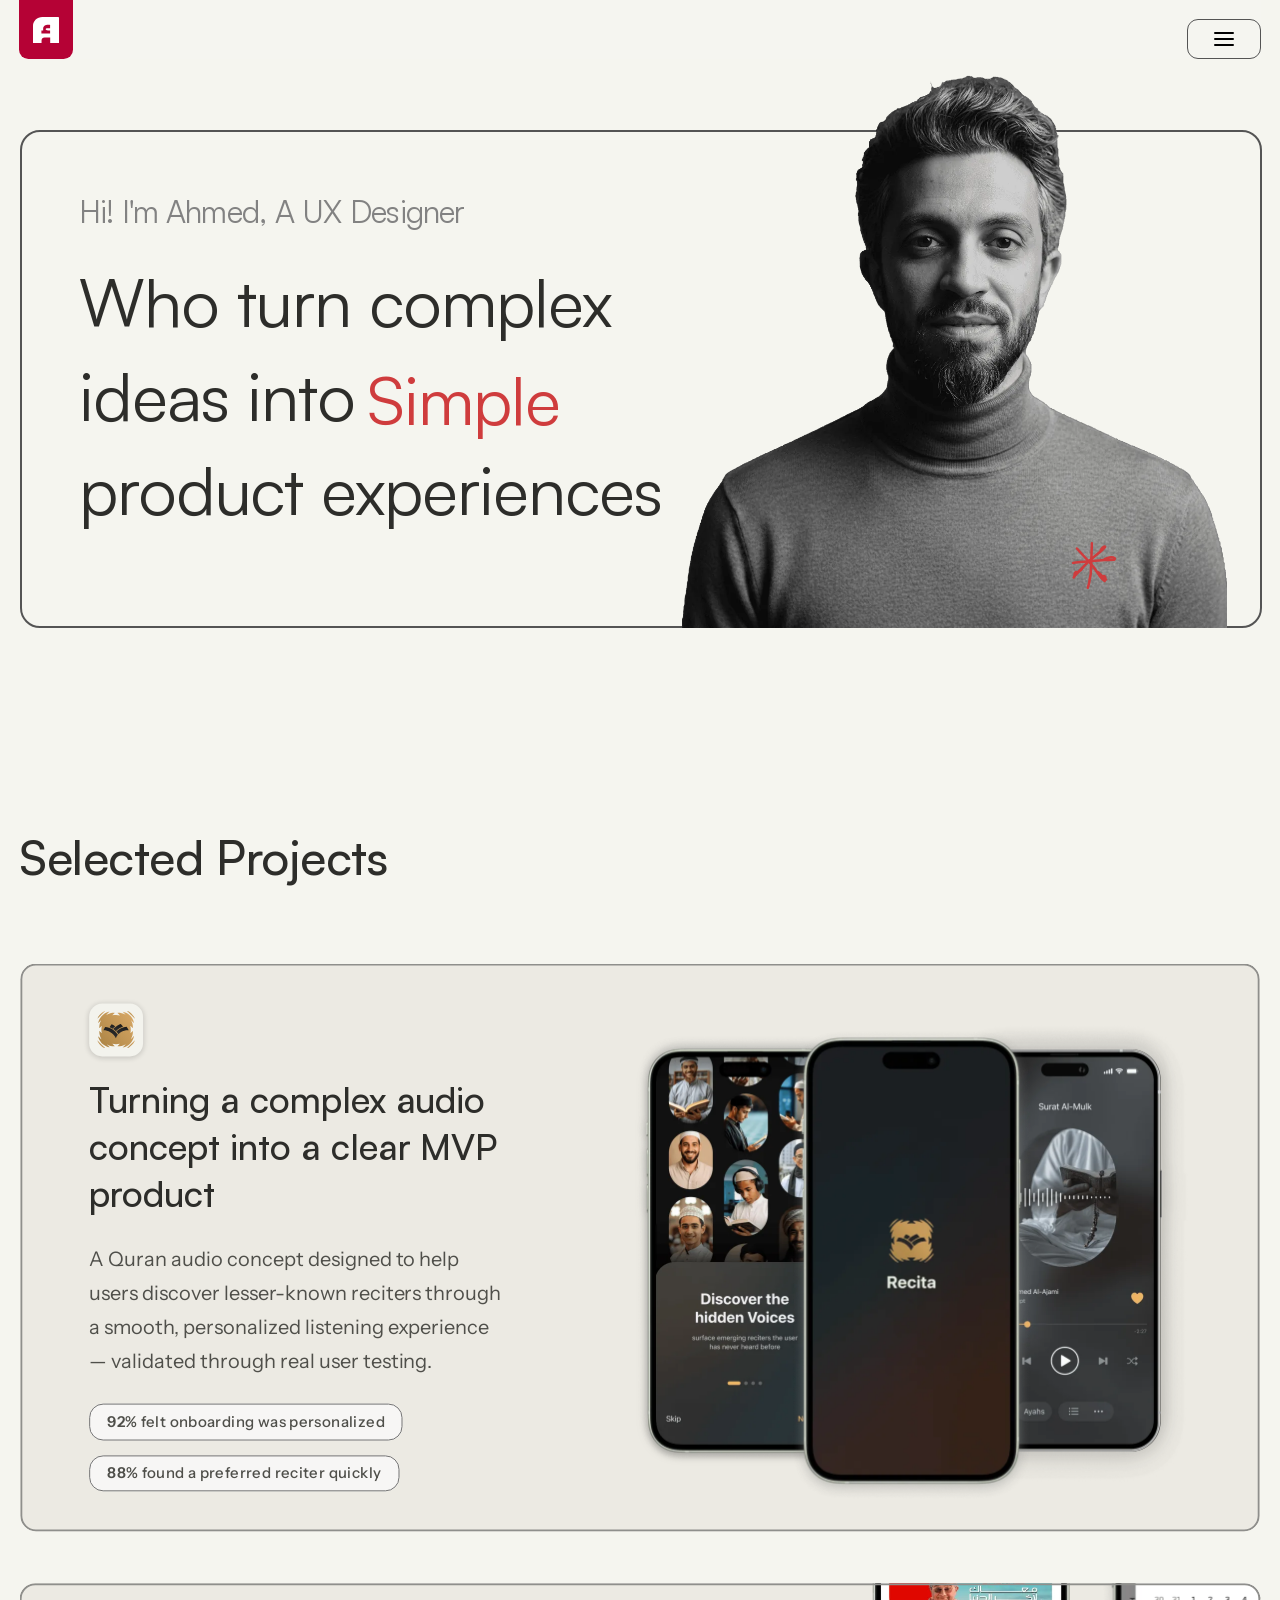
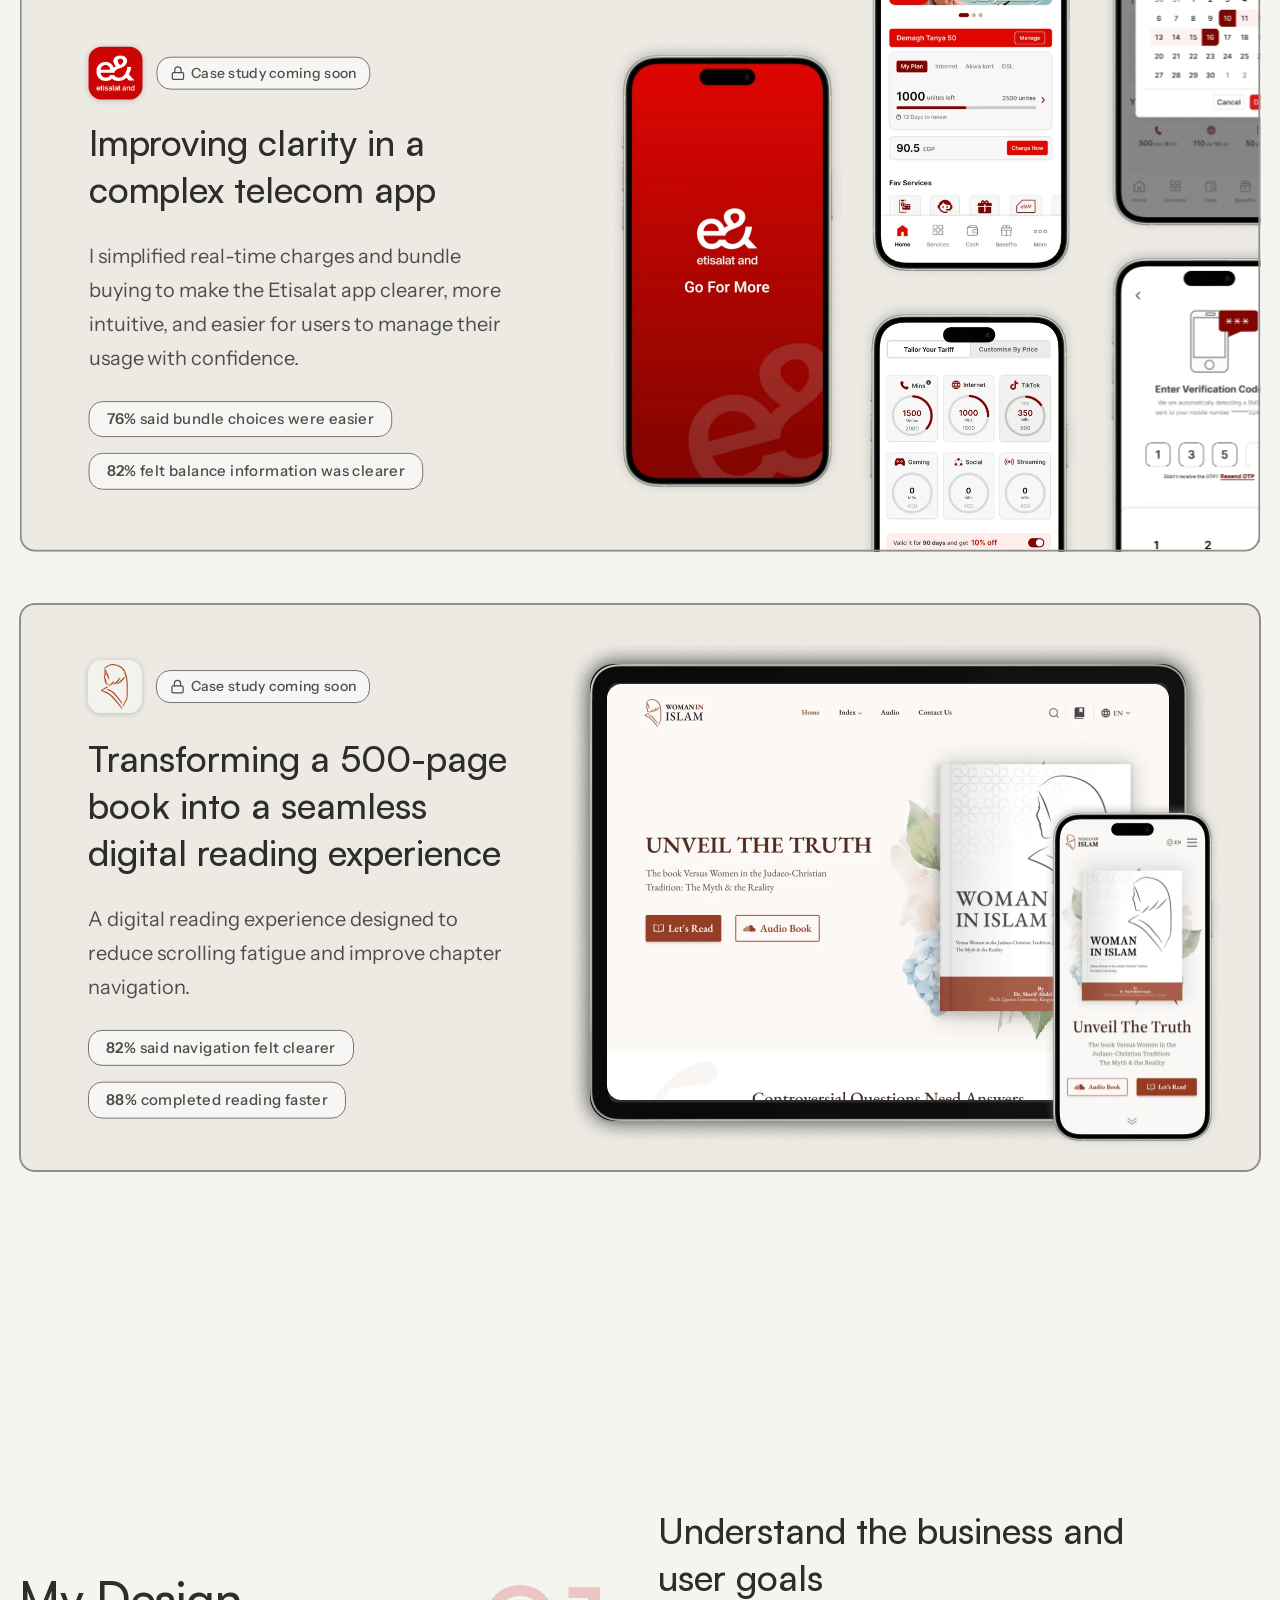
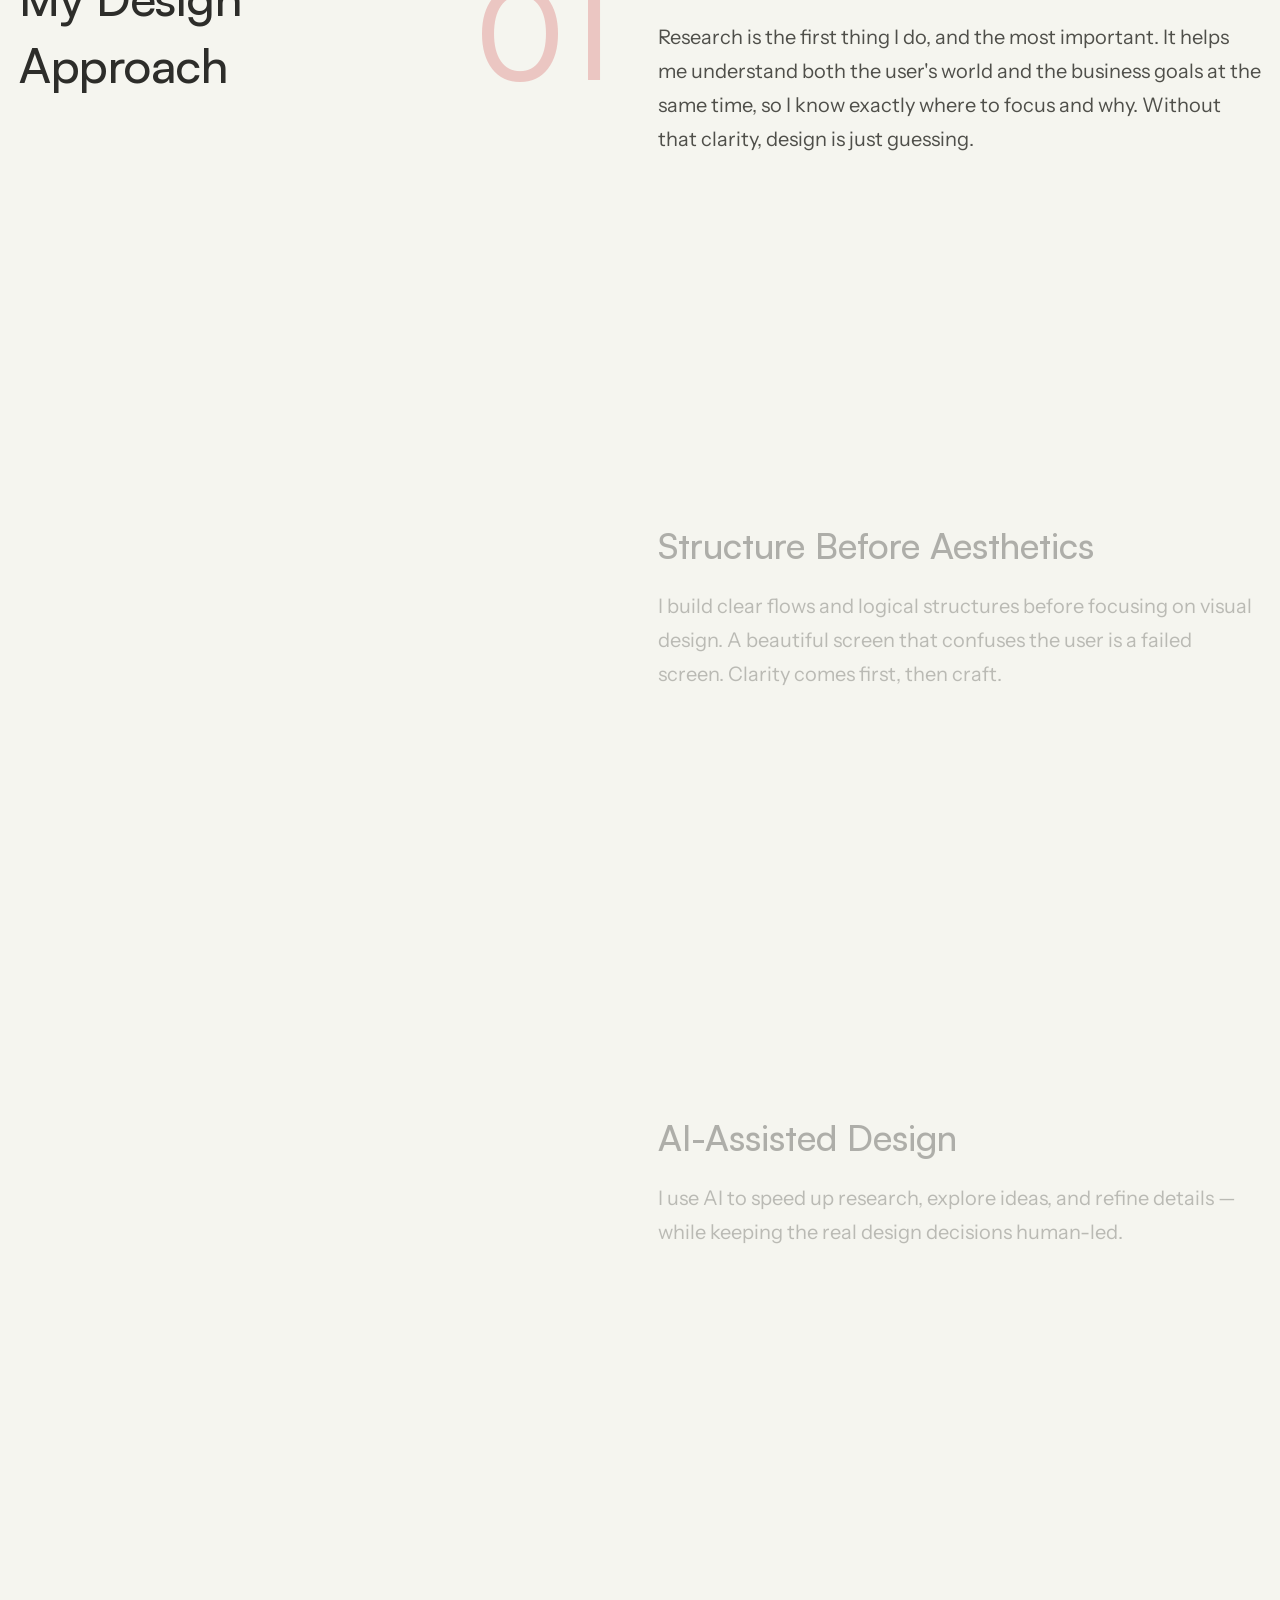
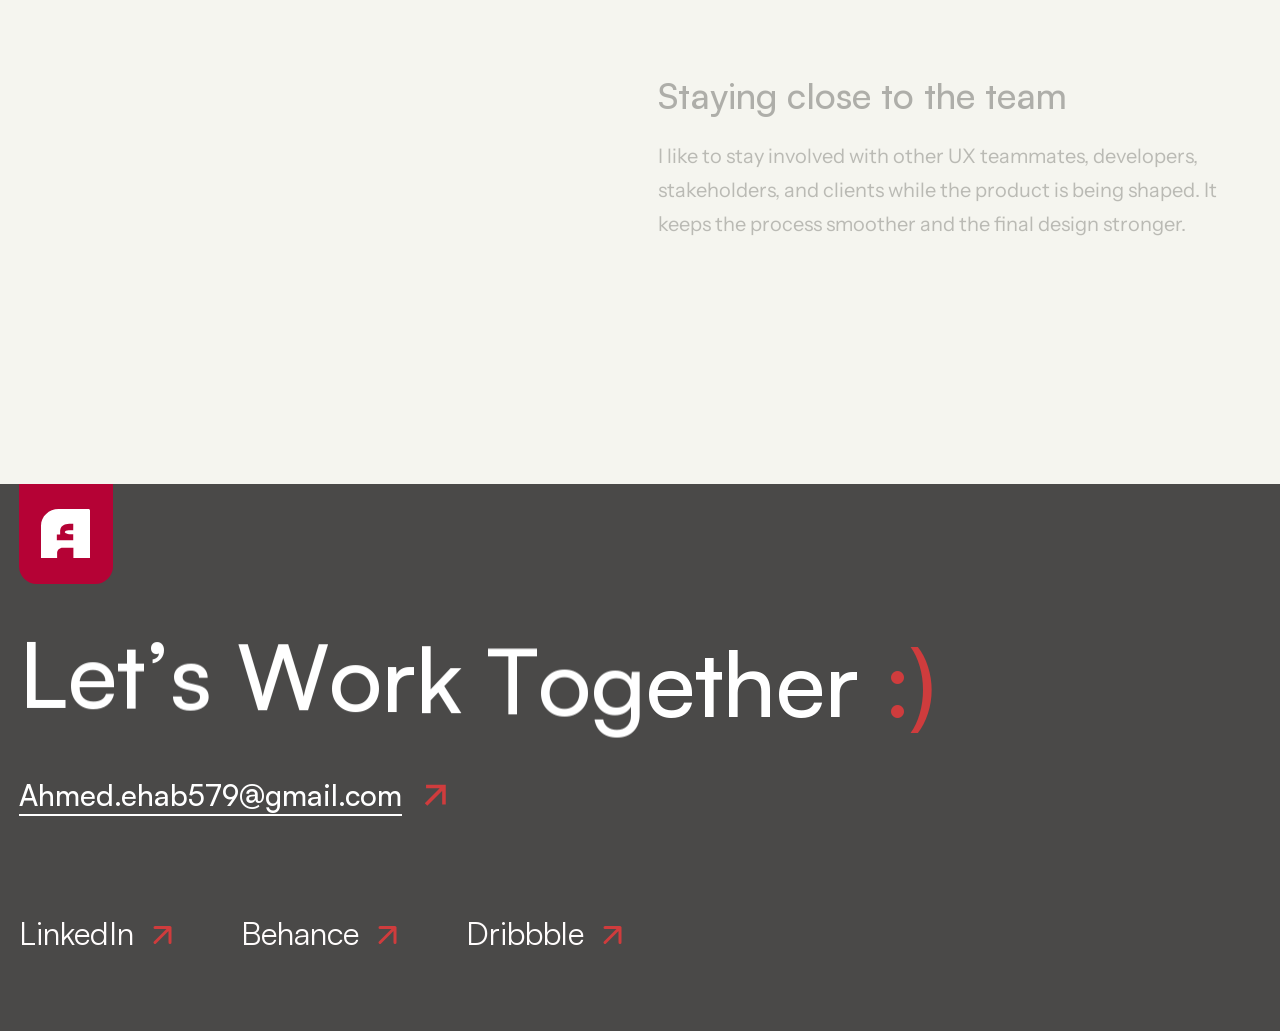
==== commit eb9ff97c: "Recita page: match Framer behaviour, apply Ahmed's changes; Home phone layout and header fixes Recit" ====
--- a/index.html
+++ b/index.html
@@ -22,9 +22,9 @@
 
   <link rel="stylesheet" href="css/tokens.css?v=2">
   <link rel="stylesheet" href="css/base.css?v=5">
-  <link rel="stylesheet" href="css/header.css?v=4">
-  <link rel="stylesheet" href="css/home.css?v=9">
-  <link rel="stylesheet" href="css/footer.css?v=3">
+  <link rel="stylesheet" href="css/header.css?v=9">
+  <link rel="stylesheet" href="css/home.css?v=17">
+  <link rel="stylesheet" href="css/footer.css?v=6">
 
   <!-- Hides animated items before the first paint (never with reduced motion), so nothing flashes. -->
   <script>
@@ -32,10 +32,10 @@
   </script>
   <script src="assets/vendor/motion-12.23.12.js" defer></script>
   <script src="assets/vendor/lenis-1.1.20.min.js" defer></script>
-  <script src="js/fx.js?v=6" defer></script>
-  <script src="js/header.js?v=3" defer></script>
-  <script src="js/home.js?v=6" defer></script>
-  <script src="js/footer.js?v=1" defer></script>
+  <script src="js/fx.js?v=8" defer></script>
+  <script src="js/header.js?v=4" defer></script>
+  <script src="js/home.js?v=11" defer></script>
+  <script src="js/footer.js?v=2" defer></script>
 </head>
 <body>
   <a class="sr-only" href="#main">Skip to content</a>
@@ -54,7 +54,7 @@
           <a class="menu__link" href="#approach">Approach</a>
         </nav>
         <button class="menu__toggle" type="button" aria-expanded="false" aria-controls="site-nav" aria-label="Open menu" data-menu-toggle>
-          <svg class="menu__icon menu__icon--open" viewBox="0 0 24 24" aria-hidden="true"><path d="M3 6H21M3 12H21M3 18H21"/></svg><svg class="menu__icon menu__icon--close" viewBox="0 0 24 24" aria-hidden="true"><path d="M18 6L6 18M6 6L18 18"/></svg>
+          <svg class="menu__icon menu__icon--open" viewBox="0 0 24 24" aria-hidden="true"><path d="M3 6H21M3 12H21M3 18H21"/></svg><svg class="menu__icon menu__icon--morph" viewBox="0 0 24 24" aria-hidden="true"><line class="l1" x1="3" y1="6" x2="21" y2="6"/><line class="l2" x1="3" y1="12" x2="21" y2="12"/><line class="l3" x1="3" y1="18" x2="21" y2="18"/></svg><svg class="menu__icon menu__icon--close" viewBox="0 0 24 24" aria-hidden="true"><path d="M18 6L6 18M6 6L18 18"/></svg>
         </button>
       </div>
     </div>
@@ -69,7 +69,7 @@
           <p class="hero__hello" data-split="words" data-fx="hello">Hi! I'm Ahmed, A UX Designer</p>
           <div class="hero__media">
             <h1 class="hero__title" data-split="words" data-fx="title">
-              Who turn complex<br>ideas into<br>product experiences
+              Who turn complex<br>ideas into<br><span class="hero__l3">product experiences</span>
             </h1>
             <!-- Cycling word (H3): Simple → Thoughtful → Creative -->
             <span class="cycle" data-cycle aria-hidden="true">
@@ -148,7 +148,7 @@
                 <li class="tag" data-fx="tag" style="--i: 1"><strong>82%</strong> felt balance information was clearer</li>
               </ul>
             </div>
-            <div class="card__media" aria-hidden="true">
+            <div class="card__media card__media--eand" aria-hidden="true">
               <img class="shot" style="left: 583px; top: 50px; width: 251px; height: 470px" src="assets/images/home/GbwBDPNtBaT1V5rL6YK0cY7L4.webp" alt="" loading="lazy">
               <img class="shot" style="left: 834px; top: 311px; width: 233px; height: 439px" src="assets/images/home/3gQDj2pmOo2sWierflf6r0U9qA.webp" alt="" loading="lazy">
               <img class="shot" style="left: 854px; top: -140px; width: 197px; height: 443px" src="assets/images/home/KmtlwybkN0hA54aCpDflF6L5tXs.webp" alt="" loading="lazy">
@@ -196,7 +196,7 @@
     <!-- ===================== My Design Approach (A1–A4) ===================== -->
     <section class="approach" id="approach" aria-labelledby="approach-title">
       <div class="approach__aside">
-        <h2 class="approach__title t-h1" id="approach-title" data-split="words" data-fx="section-title">My Design<br>Approach</h2>
+        <h2 class="approach__title t-h1" id="approach-title" data-split="words" data-fx="section-title">My Design <br>Approach</h2>
       </div>
 
       <div class="approach__body" data-fx="approach-body">
--- a/css/header.css
+++ b/css/header.css
@@ -30,6 +30,11 @@
 }
 .site-header.is-hidden .site-header__bar { transform: translateY(-60px); opacity: 0; pointer-events: none; }
 
+/* Best practice and as on the Framer site: the empty parts of the header let clicks through to the page;
+   only the logo and the menu take them. */
+.site-header { pointer-events: none; }
+.site-header__bar > .site-header__logo, .site-header__bar > .menu { pointer-events: auto; }
+.site-header.is-hidden .site-header__bar > .site-header__logo, .site-header.is-hidden .site-header__bar > .menu { pointer-events: none; }
 .site-header__logo {
   display: grid; place-items: center;
   flex: none; width: 54px; height: 59px;
@@ -99,7 +104,66 @@
 .menu__icon--close { display: none; }
 .menu.is-open .menu__icon--open { display: none; }
 .menu.is-open .menu__icon--close { display: block; }
+.menu__icon--morph { display: none; }   /* phones only (see below) */
 
 @media (prefers-reduced-motion: reduce) {
-  .site-header__bar, .menu.is-open .menu__nav, .menu__toggle, .menu__link { transition: none; }
+  .site-header__bar, .menu.is-open .menu__nav, .menu__toggle, .menu__link, .menu__icon--morph line { transition: none !important; }
 }
+
+/* ---------- Phones (under 810px, Framer's phone breakpoint) ----------
+   Same header, 16px from each edge. The menu's links can't grow sideways on a 390px screen,
+   so they open as a small dropdown panel under the button (fade + 8px slide, 0.25s), with the
+   same 1px outline and radius. Tapping outside closes it (js/header.js). Approved 2026-11-22. */
+@media (max-width: 809px) {
+  .site-header { width: calc(100% - 32px); }
+  .site-header__bar { overflow: visible; }
+  .site-header.is-pill .site-header__bar { padding: 10px 12px; }
+
+  /* The panel hangs from the header bar (not the button), 8px below it, so it never overlaps the
+     bar in either header look; 240px wide, right edge aligned with the header's. Card surface
+     colour; full-width 0.7px lines in the border colour between the links (Ahmed, 2026-11-23).
+     The button keeps its own outline. */
+  .menu { position: static; }
+  .menu::after { display: none; }
+  .menu__toggle { position: relative; border-radius: 11px; }
+  .menu__toggle::after {
+    content: ""; position: absolute; inset: 0;
+    border: 1px solid rgb(84 84 84); border-radius: inherit;
+    pointer-events: none;
+  }
+  .menu__nav {
+    position: absolute; top: calc(100% + 8px); right: 0;
+    width: 240px; height: auto;
+    flex-direction: column; align-items: stretch; gap: 0;
+    padding: 4px 0;
+    background: var(--surface);
+    border-radius: 14px;
+    opacity: 0; transform: translateY(-8px);
+    transition: opacity 0.25s var(--ease, ease), transform 0.25s var(--ease, ease), visibility 0s linear 0.25s;
+  }
+  .menu__nav::after { border-radius: inherit; }
+  .menu.is-open .menu__nav {
+    width: 240px;
+    opacity: 1; transform: none;
+    transition: opacity 0.25s var(--ease, ease), transform 0.25s var(--ease, ease);
+  }
+  .menu__link { height: 52px; padding: 16px 20px; border-radius: 0; font-size: 18px; line-height: 20px; }   /* 48px+ tap targets */
+  .menu__link + .menu__link { border-top: 0.7px solid rgb(84 84 84); }   /* same colour as the panel's outline */
+
+  /* Menu icon: the three lines morph into the ✕ and back (phones). Opening: the outer lines slide
+     to the middle (0.2s) while the middle line shrinks away, then they rotate into the ✕ with a
+     soft overshoot (0.35s). Closing plays it in reverse. Desktop keeps Framer's instant swap. */
+  .menu__icon--open, .menu.is-open .menu__icon--open, .menu__icon--close, .menu.is-open .menu__icon--close { display: none; }
+  .menu__icon--morph { display: block; overflow: visible; }
+  .menu__icon--morph line { transform-box: fill-box; transform-origin: center; }
+  .menu__icon--morph .l1, .menu__icon--morph .l3 {
+    transition: translate 0.2s cubic-bezier(0.4, 0, 0.2, 1) 0.2s, rotate 0.25s cubic-bezier(0.4, 0, 0.2, 1);
+  }
+  .menu__icon--morph .l2 { transition: scale 0.2s cubic-bezier(0.4, 0, 0.2, 1) 0.15s, opacity 0.15s linear 0.2s; }
+  .menu.is-open .menu__icon--morph .l1, .menu.is-open .menu__icon--morph .l3 {
+    transition: translate 0.2s cubic-bezier(0.4, 0, 0.2, 1), rotate 0.35s cubic-bezier(0.34, 1.56, 0.64, 1) 0.2s;
+  }
+  .menu.is-open .menu__icon--morph .l2 { scale: 0 1; opacity: 0; transition: scale 0.2s cubic-bezier(0.4, 0, 0.2, 1), opacity 0.15s linear; }
+  .menu.is-open .menu__icon--morph .l1 { translate: 0 6px; rotate: 45deg; }
+  .menu.is-open .menu__icon--morph .l3 { translate: 0 -6px; rotate: -45deg; }
+}
--- a/css/home.css
+++ b/css/home.css
@@ -209,3 +209,101 @@
   display: flex; flex-direction: column; justify-content: center; gap: 19px;
 }
 .step__title { width: 487px; }
+
+/* =====================================================================================
+   Phones (under 810px, Framer's phone breakpoint). Approved by Ahmed 2026-11-22.
+   One column, 16px side margins, sizes scaled for a 390px screen. Desktop is unchanged.
+   ===================================================================================== */
+@media (max-width: 809px) {
+  .page { padding-top: 80px; }
+  .page > section { width: calc(100% - 32px); }
+
+  /* ----- Hero: option A — one bordered card, the text on top and the photo standing on the
+     card's bottom edge, as on desktop. Text 4px bigger than first built (Ahmed, 2026-11-23). ----- */
+  .hero__card {
+    /* 38px on a 390px phone; a little smaller on narrower phones so "product experiences" stays on one line */
+    --hero-fs: min(38px, calc((100vw - 64px) / 8.6));
+    left: 0; height: auto; padding: 26px 14px 0;
+    display: flex; flex-direction: column;
+  }
+  .hero__photo {
+    position: relative; right: auto; bottom: auto;
+    width: 300px; height: 305px;
+    margin: 40px auto -2px;          /* 40px below the text (Ahmed, 2026-11-23); flush with the card's bottom edge */
+  }
+  .hero__symbol { left: 71.7%; top: 84.7%; width: 7.7%; height: auto; }   /* same spot on the sweater */
+
+  .hero__text { padding: 0; }
+  .hero__hello { font-size: 22px; letter-spacing: -0.5px; }
+  .hero__media { width: auto; height: auto; margin-top: 8px; }
+  /* Three lines, as on desktop: the red word sits after "ideas into" on line 2 (Ahmed, 2026-11-23) */
+  .hero__title { position: static; width: auto; font-size: var(--hero-fs); line-height: 1.35; letter-spacing: -0.7px; }
+  .cycle {                           /* words roll within line 2, after "ideas into " (4.3em, as on desktop) */
+    left: calc(var(--hero-fs) * 4.3); right: 0; top: calc(var(--hero-fs) * 1.35); width: auto; height: calc(var(--hero-fs) * 1.35);
+    overflow: clip; overflow-clip-margin: 4px;
+  }
+  .cycle__word { top: 3px; font-size: calc(var(--hero-fs) * 0.92); line-height: 1.35; letter-spacing: -1px; }
+  .cycle__word--display { top: 0; font-size: var(--hero-fs); line-height: 1.35; letter-spacing: -0.7px; }
+
+  /* ----- Selected Projects: text on top, the screenshots below (scaled copy of the desktop
+     composition, set by js/home.js). The cards stack over each other as on desktop (Ahmed,
+     2026-11-23); js/home.js sets each card's sticky top so a card taller than the screen
+     is seen in full before the next one covers it. ----- */
+  .projects { margin-top: 88px; }
+  .projects__title { font-size: 32px; margin-bottom: 24px; }
+  .stack { gap: 20px; }
+  .stack__item { top: var(--sticky-top-m, 80px); transform-origin: 50% 0; }   /* shrink toward the top: only the top edges peek */
+  /* e&: the two right-hand columns of screens start above the card on desktop; on phones they
+     move down so every screen starts below the text with the same gap as the other cards */
+  .card__media--eand .shot:nth-child(2), .card__media--eand .shot:nth-child(3) { translate: 0 200px; }
+  .card__media--eand .shot:nth-child(4), .card__media--eand .shot:nth-child(5) { translate: 0 230px; }
+
+  .card { height: auto; display: flex; flex-direction: column; border-radius: 16px; }
+  .card__text { position: static; translate: none; padding: 28px 22px 6px; gap: 22px; }
+  .card__intro, .card__head { gap: 16px; }
+  .card__icon-row { flex-wrap: wrap; gap: 10px 12px; }
+  .card__title { width: auto !important; font-size: 24px; }
+  .card__desc { width: auto; font-size: 16px; line-height: 1.6; }
+  .card__tags { gap: 10px; }
+  .tag { padding: 6px 14px; font-size: 14px; max-width: 100%; }
+  .card__soon { font-size: 13px; padding: 5px 12px; }
+
+  .card__media {
+    position: relative; inset: auto; flex: none;
+    width: 1242px; height: 569px;
+    overflow: clip;                  /* shots that start above the card (e&) stay out of the text */
+    transform-origin: 0 0;
+    transform: translateX(calc(-540px * var(--s, 0.5))) scale(var(--s, 0.5));   /* shows x 540–1242 */
+    margin-bottom: calc(569px * (var(--s, 0.5) - 1));                         /* takes its scaled height */
+  }
+
+  /* ----- My Design Approach: the layout idea in Framer (node LitTxiHke): title on top, a red
+     number beside a column of step cards. The number stays pinned mid-screen and changes as
+     each card passes it, like desktop; the card beside it is full strength, the others dimmed.
+     js/home.js ends the pin when card 04 is centred on the number, and --tail-fix keeps the
+     space under card 04. (Ahmed, 2026-11-23) ----- */
+  .approach {
+    --pin-h: 76.8px;                                /* 64px × 1.2 */
+    flex-direction: column;
+    margin-top: 96px; margin-bottom: calc(96px + var(--tail-fix, 0px));
+  }
+  .approach__aside { position: static; height: auto; margin-top: 0; flex: none; }
+  .approach__title { font-size: 32px; }
+  .approach__title br { display: none; }
+  /* Number 64px, left-aligned with the title, 24px from the cards; 40px between cards (Ahmed, 2026-11-23) */
+  .approach__body { width: 100%; gap: 24px; margin-top: 28px; }
+  .approach__number { flex: none; width: 84px; margin-top: 0; justify-content: flex-start; }   /* 25% strength, as on desktop */
+  .approach__digits > span { justify-self: start; font-size: 64px; letter-spacing: -1.6px; }
+  .approach__steps { flex: 1; min-width: 0; padding: 0; gap: 40px; }
+  .step {
+    position: relative;
+    width: auto; height: auto; gap: 12px;
+    padding: 20px 18px 22px;
+    background: var(--surface);
+    border-radius: 12px;
+    box-shadow: 0 1px 2px rgba(0, 0, 0, 0.25);
+  }
+  .step::after { content: ""; position: absolute; inset: 0; border: 0.5px solid rgb(34 34 34); border-radius: inherit; pointer-events: none; }
+  .step__title { width: auto; font-size: 20px; line-height: 1.3; }
+  .step .t-body-lg { font-size: 15px; line-height: 1.7; }
+}
--- a/css/footer.css
+++ b/css/footer.css
@@ -59,5 +59,25 @@
 .site-footer__email:hover .arrow, .site-footer__social a:hover .arrow { transform: translate(3px, -3px); }
 @media (prefers-reduced-motion: reduce) { .site-footer .arrow { transition: none; } }
 
+/* ---------- Phones (under 810px) ----------
+   Same order and style; sizes scaled for a 390px screen, the title wraps to two lines and the
+   social links wrap. Height follows the content. Approved 2026-11-22. */
+@media (max-width: 809px) {
+  .site-footer { height: auto; padding-bottom: 56px; }
+  .site-footer__inner { width: calc(100% - 32px); margin-left: 16px; }
+  .site-footer__intro { gap: 20px; }
+  .site-footer__logo { width: 60px; height: 64px; border-radius: 0 0 12px 12px; }
+  .site-footer__logo svg { width: 32px; height: 32px; }
+  /* One line (Ahmed, 2026-11-23): sized to the screen, ~36px on a 390px phone, never above 44px */
+  .site-footer__title { font-size: min(44px, calc((100vw - 32px) / 10.2)); line-height: 1.2; white-space: nowrap; }
+  .site-footer__email { margin-top: 28px; font-size: 20px; gap: 8px; }
+  .site-footer__email span { text-underline-offset: 6px; text-decoration-thickness: 1.5px; }
+  .arrow--lg { width: 30px; height: 28px; }
+  /* The three links on one line, 20px apart (Ahmed, 2026-11-23) */
+  .site-footer__social { margin-top: 44px; flex-wrap: nowrap; gap: 20px; }
+  .site-footer__social a { height: auto; font-size: 18px; gap: 4px; align-items: center; white-space: nowrap; }
+  .site-footer__social .arrow { width: 20px; height: 20px; }
+}
+
 /* Hidden until the footer reaches the screen (js/footer.js) */
 .motion-ready [data-fx^="footer"] { opacity: 0; }
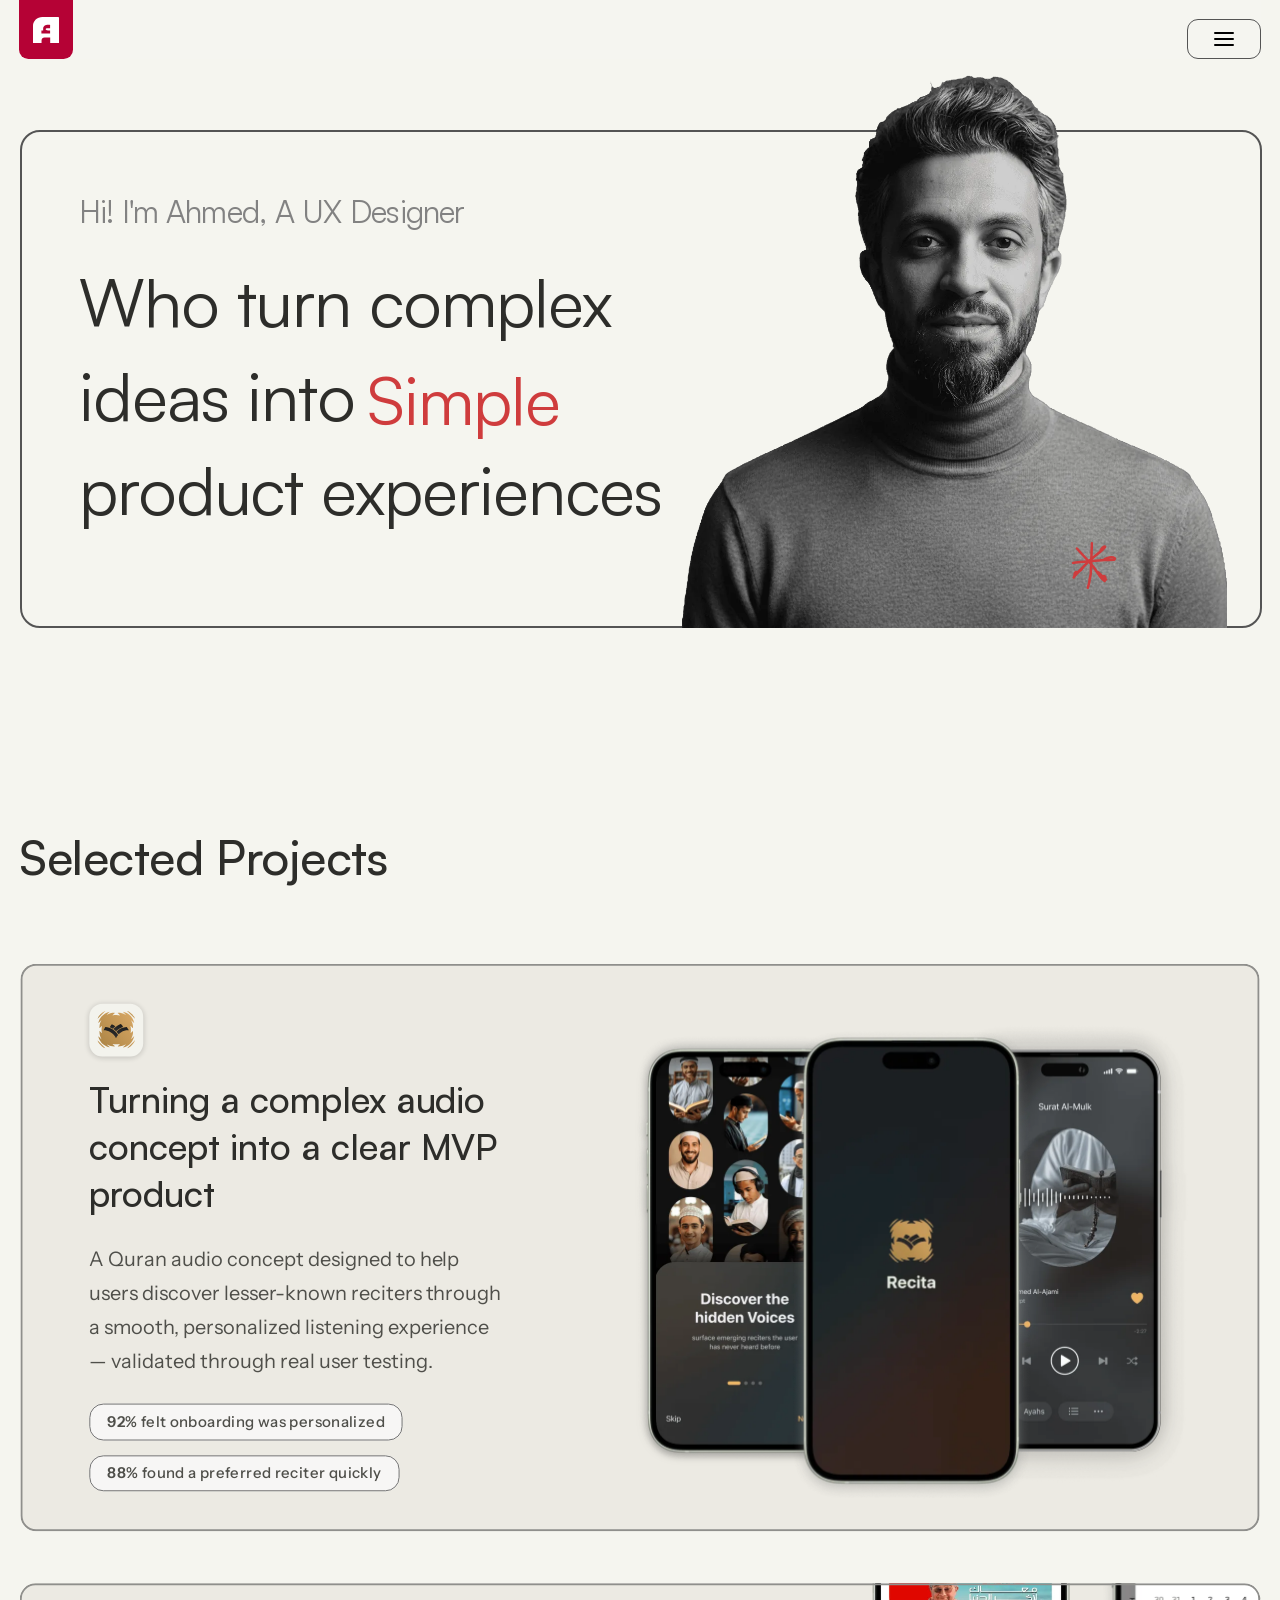
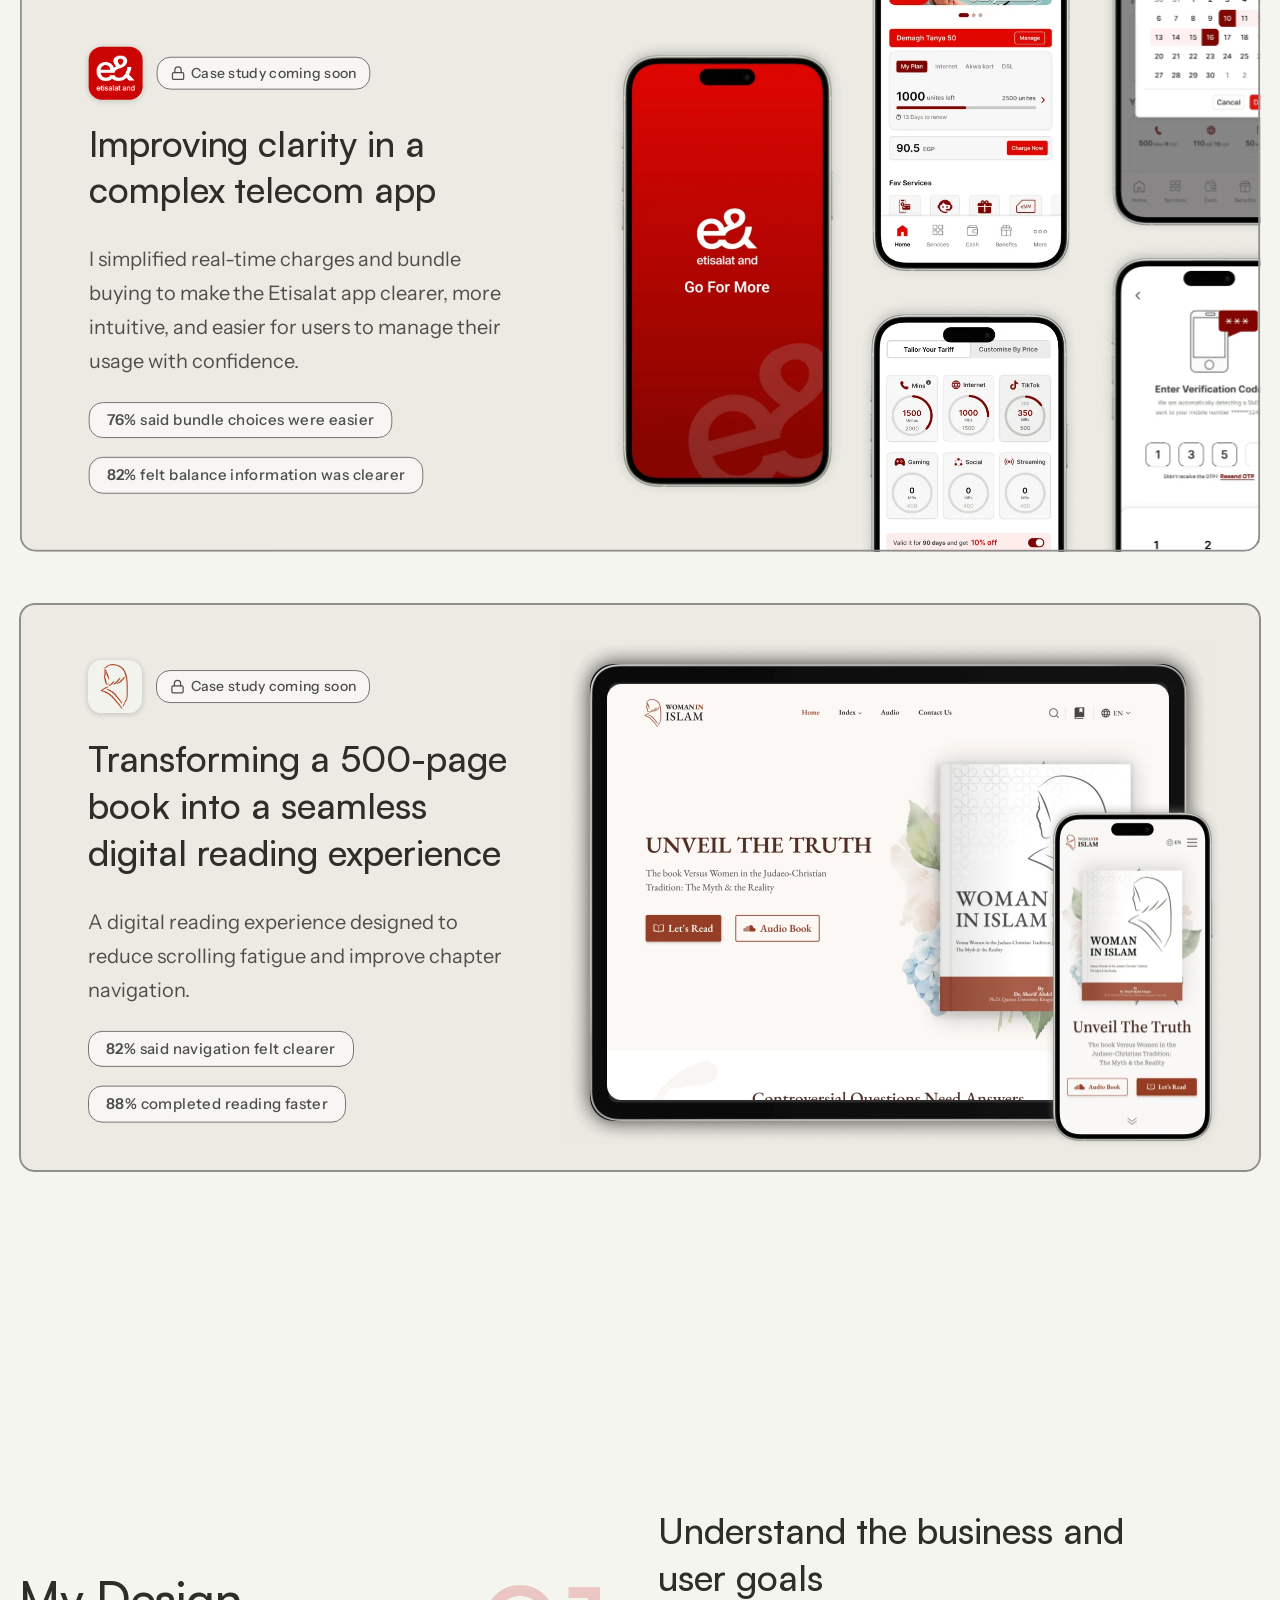
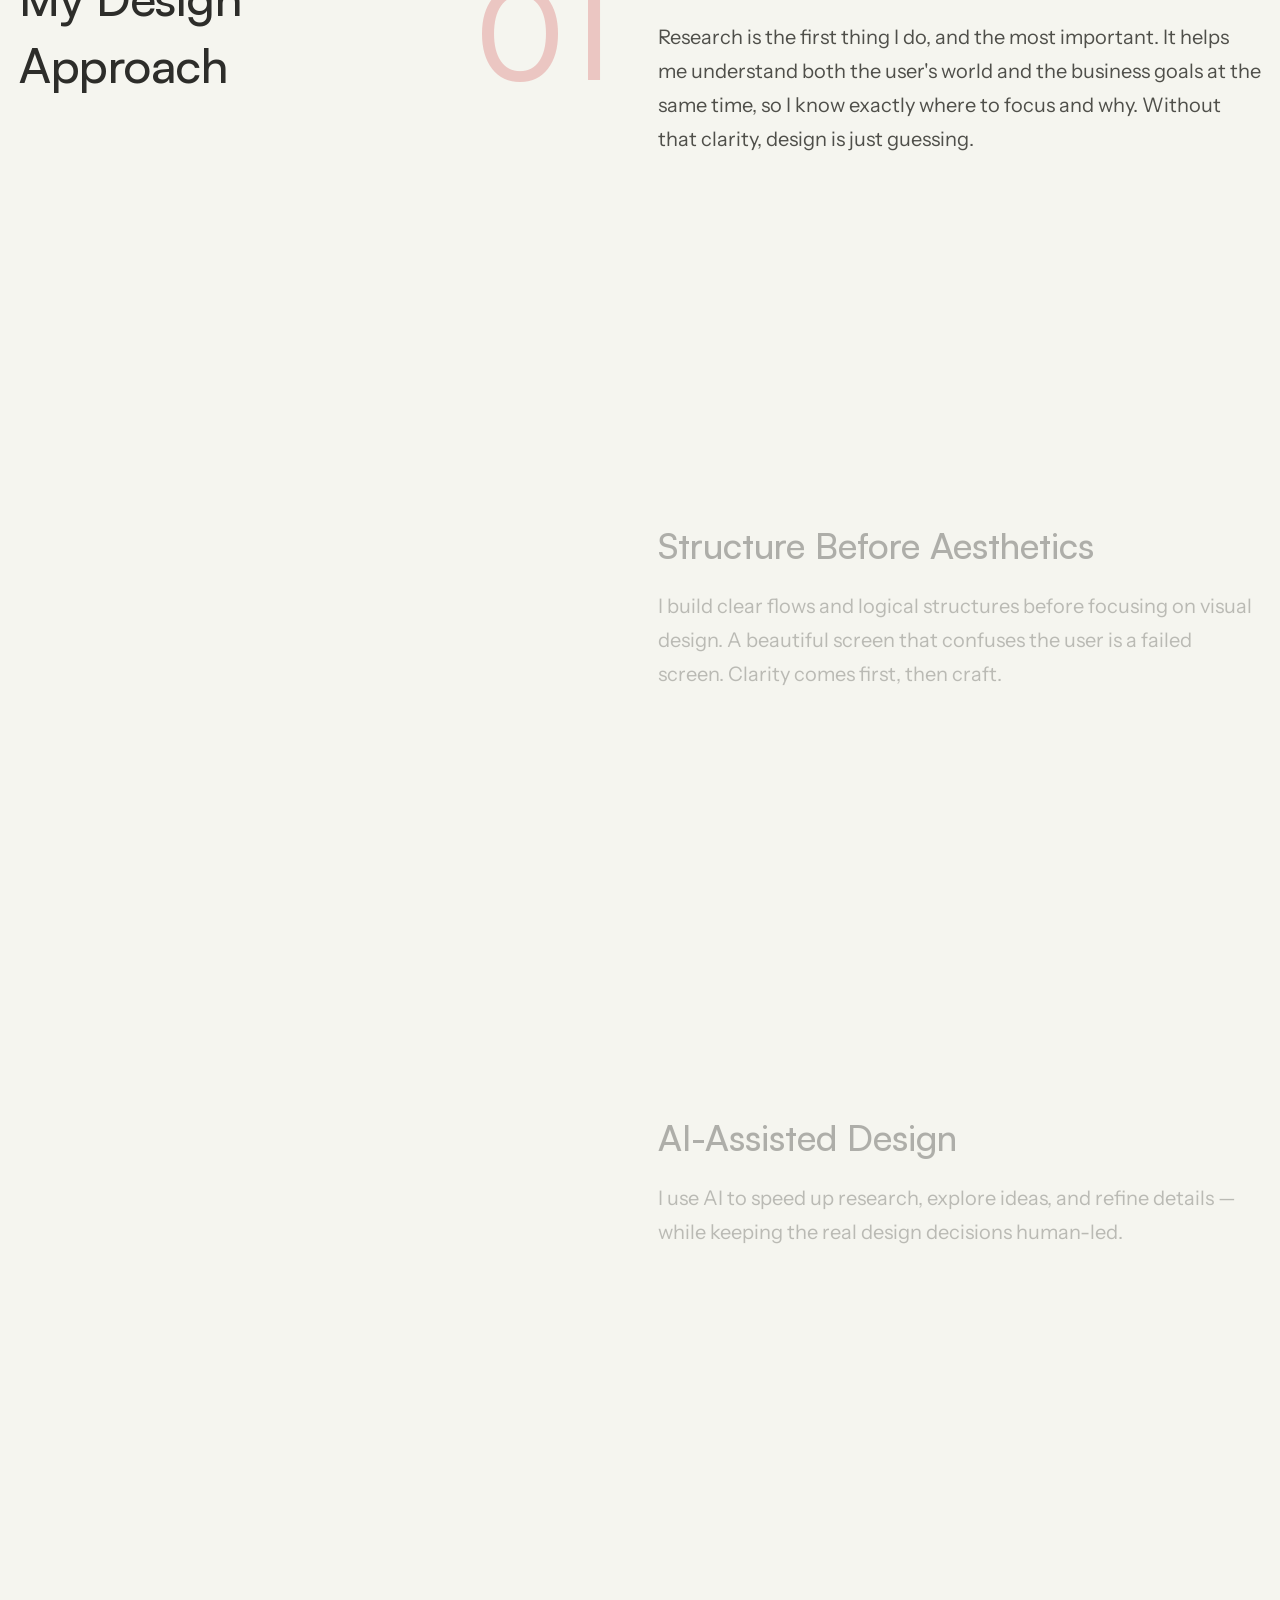
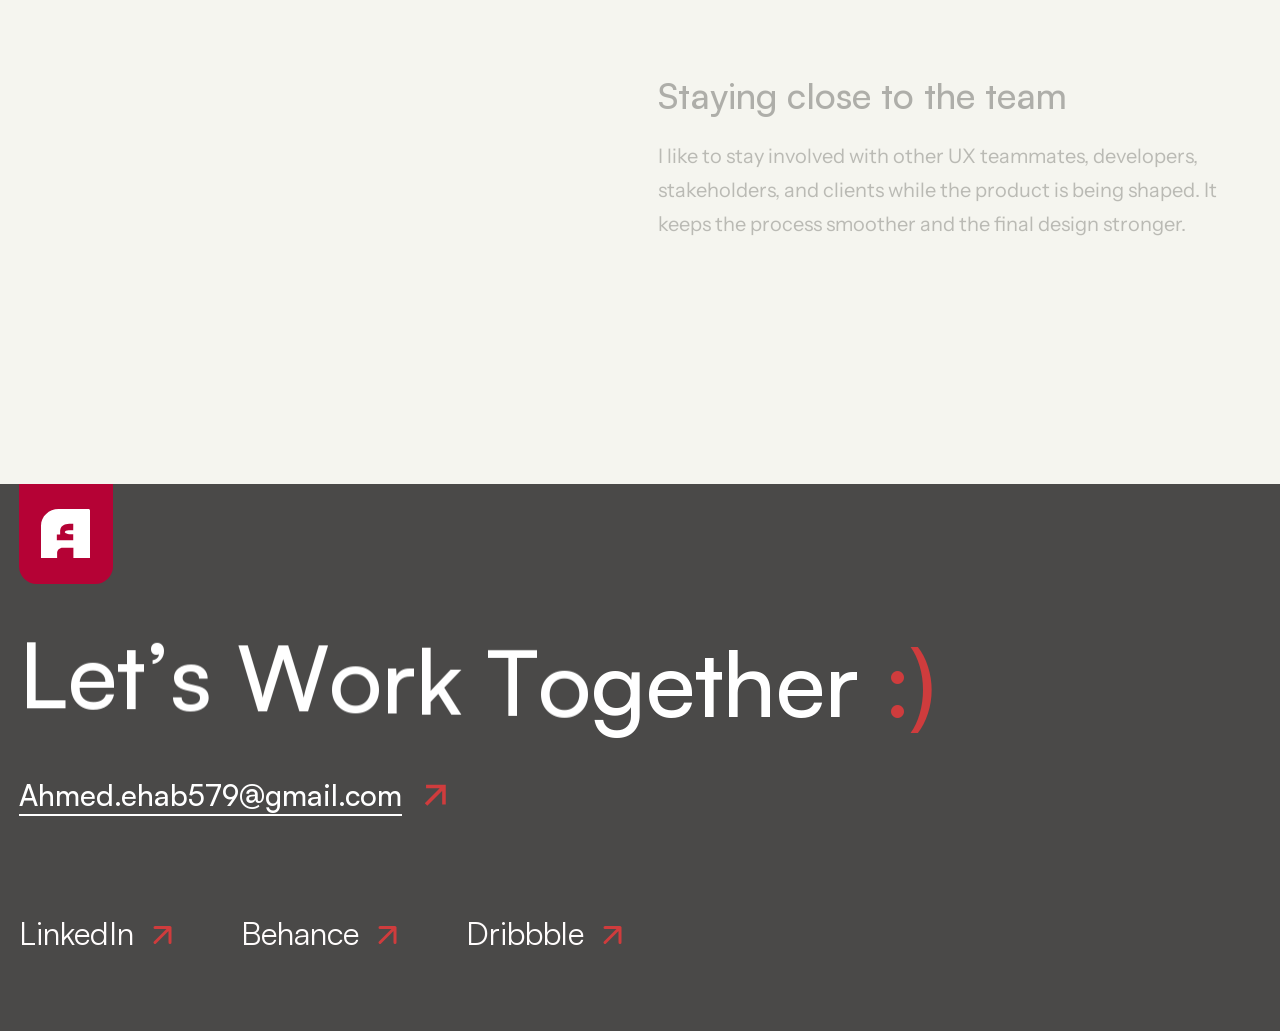
==== commit 02b1255f: "Phone layouts: new Home hero, Recita phone page and line updates Home - Phone hero follows Ahmed's F" ====
--- a/index.html
+++ b/index.html
@@ -23,7 +23,7 @@
   <link rel="stylesheet" href="css/tokens.css?v=2">
   <link rel="stylesheet" href="css/base.css?v=5">
   <link rel="stylesheet" href="css/header.css?v=9">
-  <link rel="stylesheet" href="css/home.css?v=17">
+  <link rel="stylesheet" href="css/home.css?v=19">
   <link rel="stylesheet" href="css/footer.css?v=6">
 
   <!-- Hides animated items before the first paint (never with reduced motion), so nothing flashes. -->
--- a/css/home.css
+++ b/css/home.css
@@ -218,28 +218,28 @@
   .page { padding-top: 80px; }
   .page > section { width: calc(100% - 32px); }
 
-  /* ----- Hero: option A — one bordered card, the text on top and the photo standing on the
-     card's bottom edge, as on desktop. Text 4px bigger than first built (Ahmed, 2026-11-23). ----- */
+  /* ----- Hero: Ahmed's own layout from Framer ("Home hero – Phone (390)", approved 2026-11-27).
+     One bordered card: the text on the left in five lines, the photo in front, bottom right,
+     bleeding off the right edge. --u is 1px at 390px and shrinks on narrower phones. ----- */
   .hero__card {
-    /* 38px on a 390px phone; a little smaller on narrower phones so "product experiences" stays on one line */
-    --hero-fs: min(38px, calc((100vw - 64px) / 8.6));
-    left: 0; height: auto; padding: 26px 14px 0;
-    display: flex; flex-direction: column;
+    --u: min(1px, calc((100vw - 32px) / 358));
+    --hero-fs: calc(var(--u) * 37.9);
+    left: 0; height: calc(var(--u) * 511); padding: 26px 14px 0;
+    clip-path: inset(0 round 20px);  /* the photo covers the border and is cut at the card's outer edge */
   }
   .hero__photo {
-    position: relative; right: auto; bottom: auto;
-    width: 300px; height: 305px;
-    margin: 40px auto -2px;          /* 40px below the text (Ahmed, 2026-11-23); flush with the card's bottom edge */
-  }
-  .hero__symbol { left: 71.7%; top: 84.7%; width: 7.7%; height: auto; }   /* same spot on the sweater */
+    right: calc(var(--u) * -82 - 2px); bottom: -2px;
+    width: calc(var(--u) * 334); height: calc(var(--u) * 342);
+  }
+  .hero__symbol { left: 72.46%; top: 90.6%; width: 8.7%; height: auto; }
 
   .hero__text { padding: 0; }
-  .hero__hello { font-size: 22px; letter-spacing: -0.5px; }
-  .hero__media { width: auto; height: auto; margin-top: 8px; }
-  /* Three lines, as on desktop: the red word sits after "ideas into" on line 2 (Ahmed, 2026-11-23) */
-  .hero__title { position: static; width: auto; font-size: var(--hero-fs); line-height: 1.35; letter-spacing: -0.7px; }
-  .cycle {                           /* words roll within line 2, after "ideas into " (4.3em, as on desktop) */
-    left: calc(var(--hero-fs) * 4.3); right: 0; top: calc(var(--hero-fs) * 1.35); width: auto; height: calc(var(--hero-fs) * 1.35);
+  .hero__hello { font-size: calc(var(--u) * 22); letter-spacing: -0.5px; }
+  .hero__media { width: auto; height: auto; margin-top: calc(var(--u) * 22); }
+  .hero__title { position: static; width: calc(var(--u) * 310); font-size: var(--hero-fs); line-height: 1.35; letter-spacing: -0.7px; }
+  .hero__l3 { display: block; padding-top: calc(var(--hero-fs) * 1.35); }   /* leaves line 3 for the red word */
+  .cycle {                           /* the red word rolls on its own line, under "ideas into" */
+    left: 0; right: 0; top: calc(var(--hero-fs) * 2.7); width: auto; height: calc(var(--hero-fs) * 1.35);
     overflow: clip; overflow-clip-margin: 4px;
   }
   .cycle__word { top: 3px; font-size: calc(var(--hero-fs) * 0.92); line-height: 1.35; letter-spacing: -1px; }
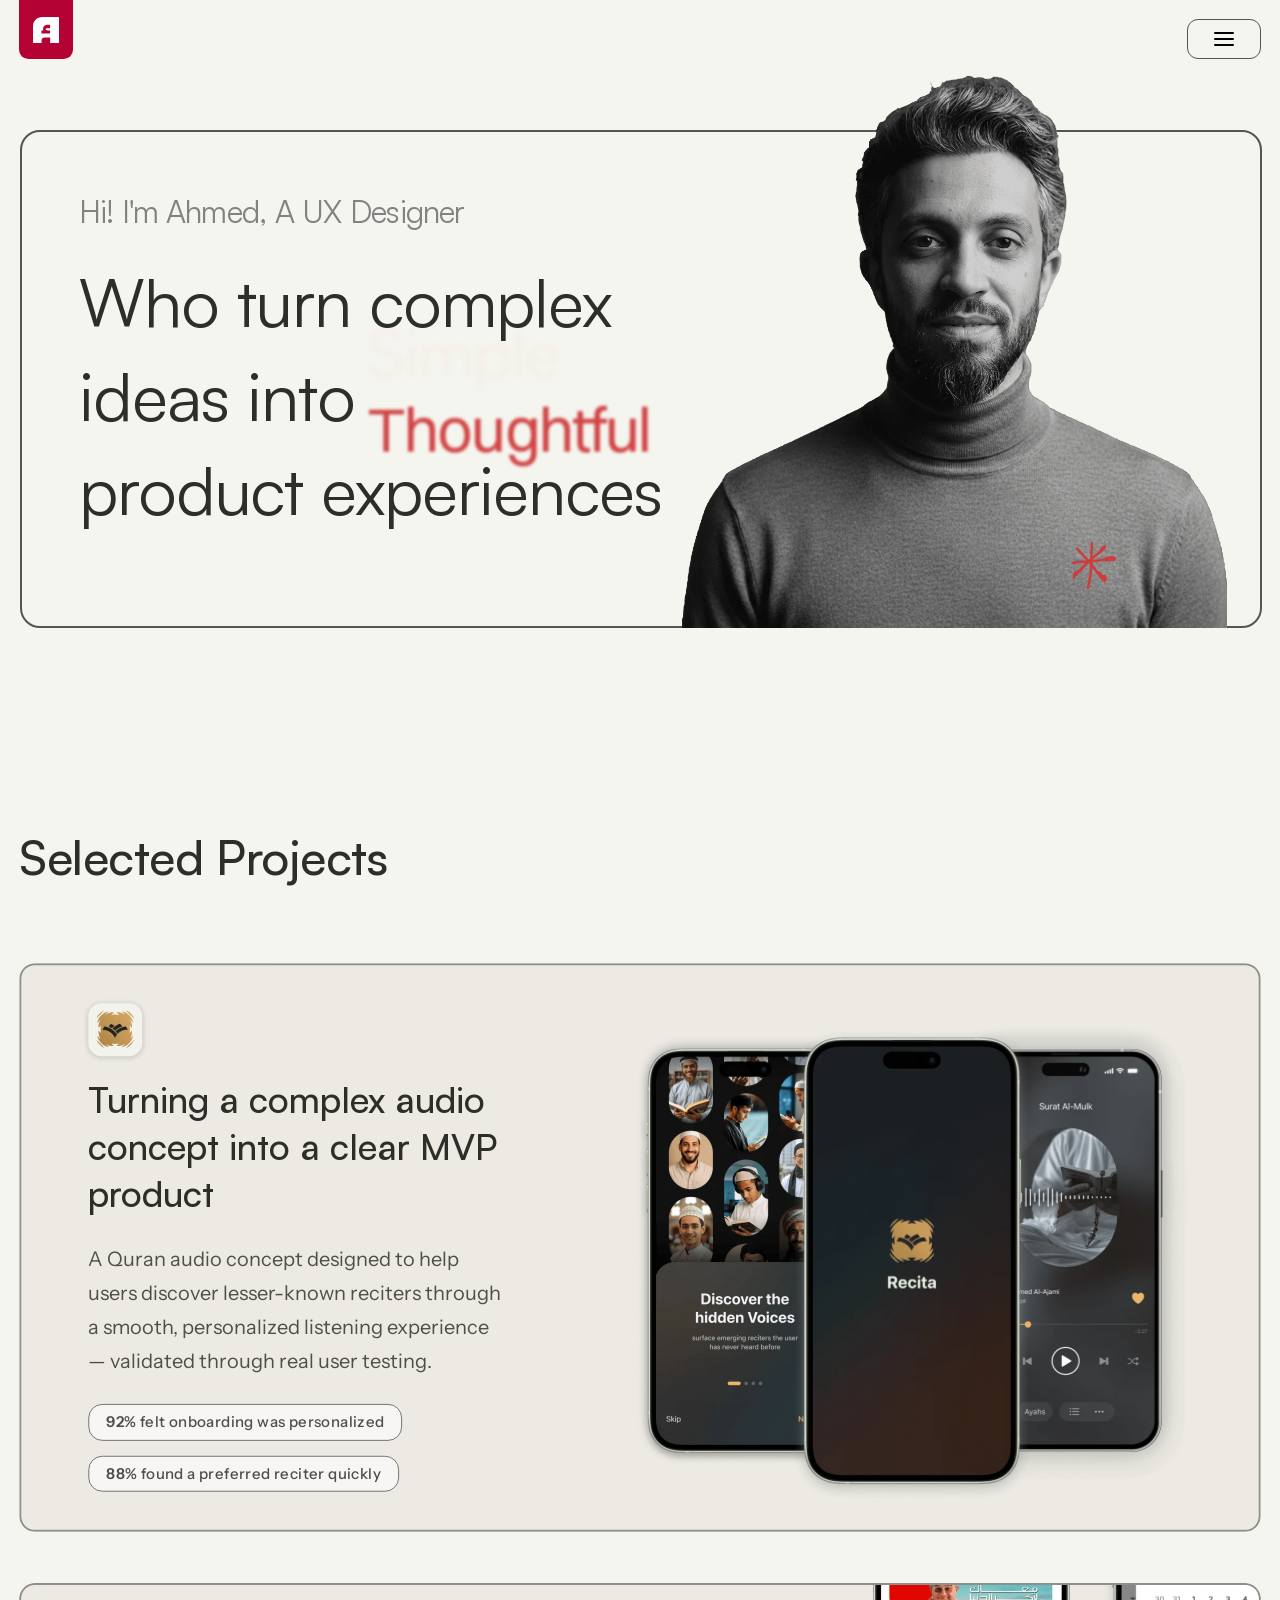
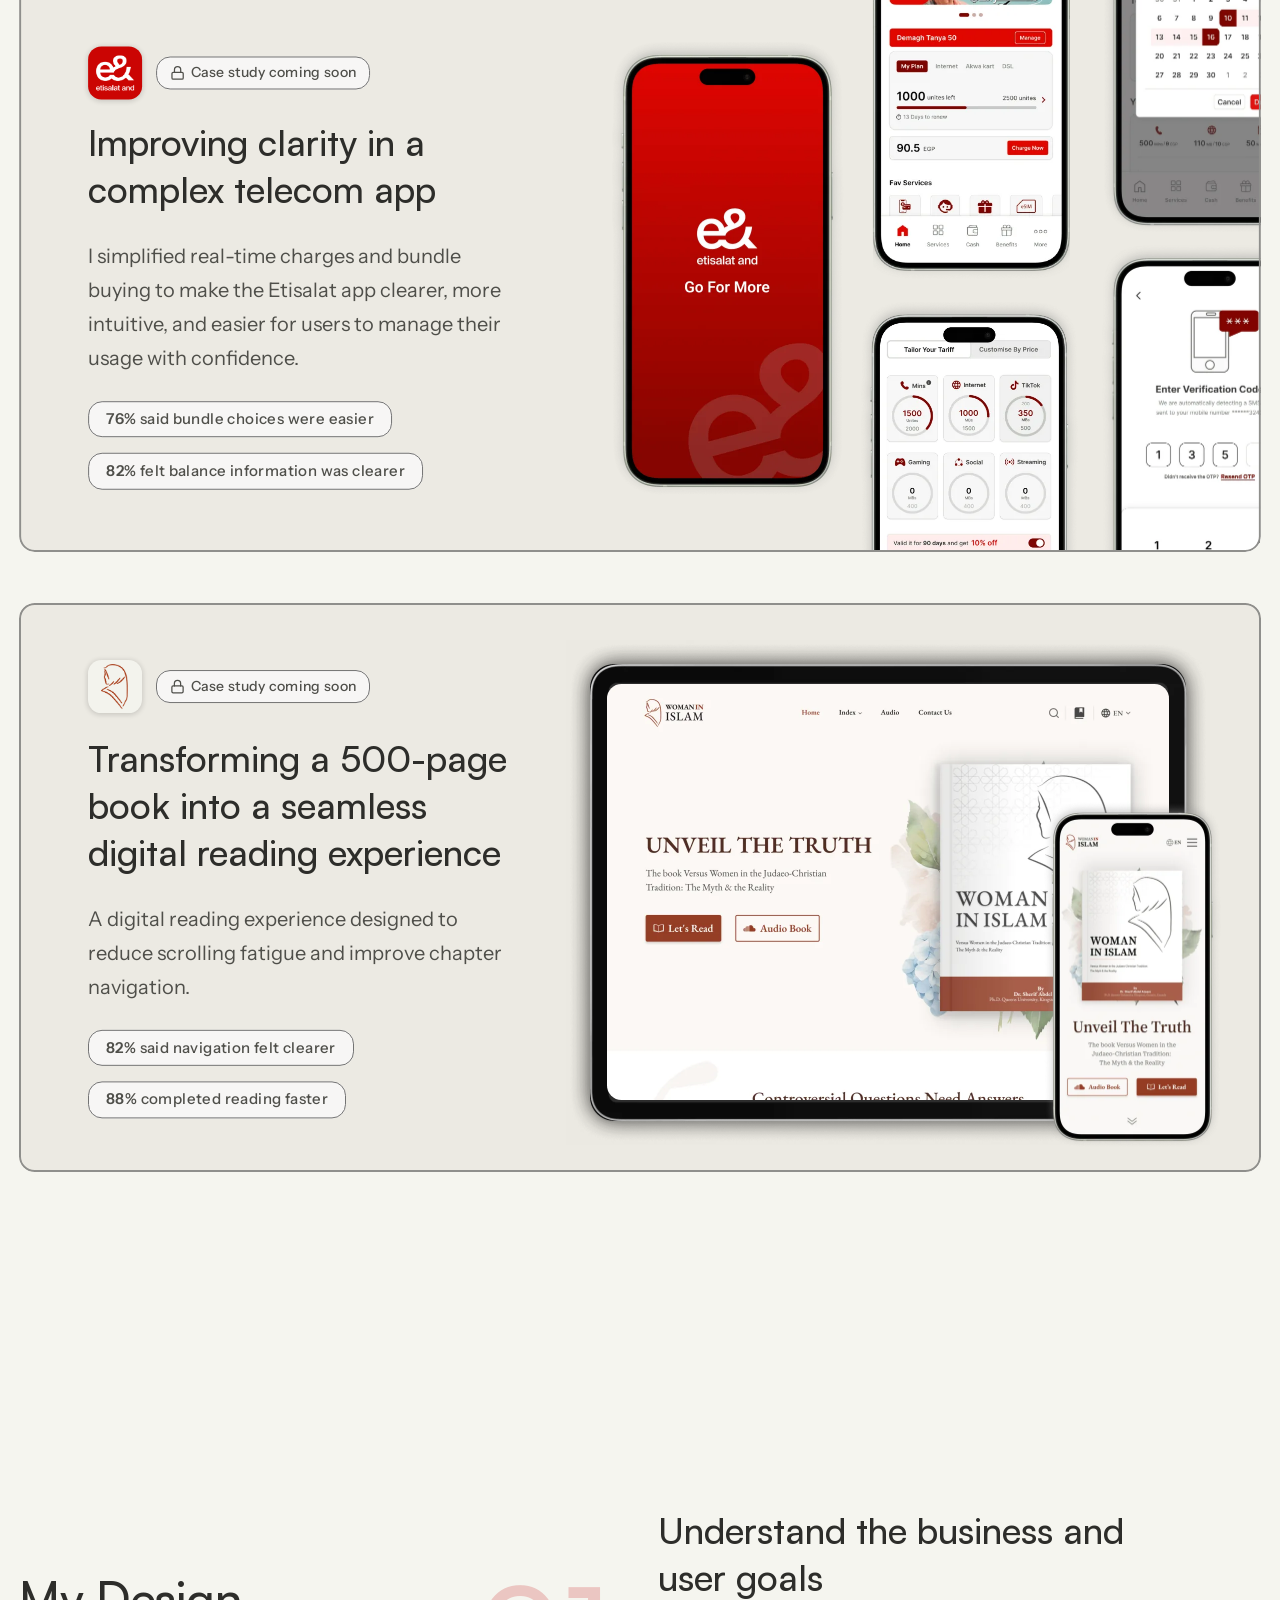
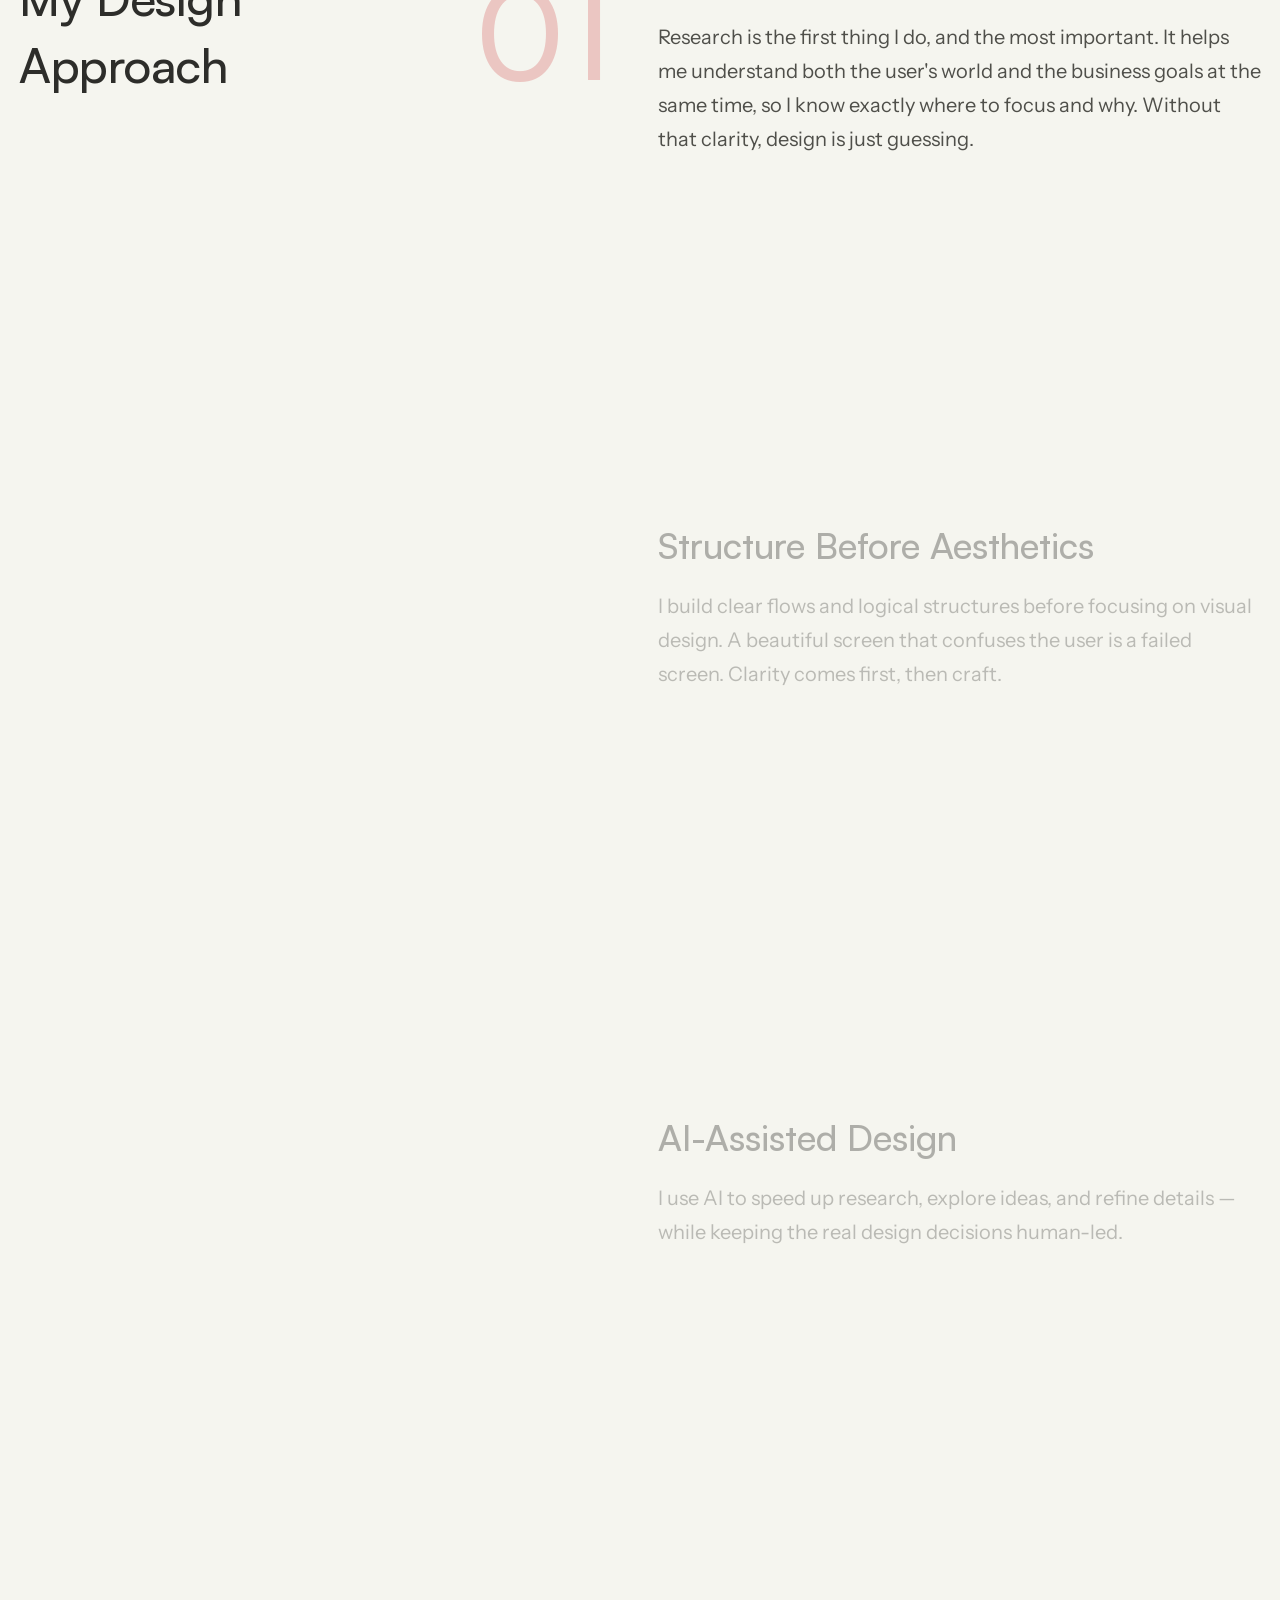
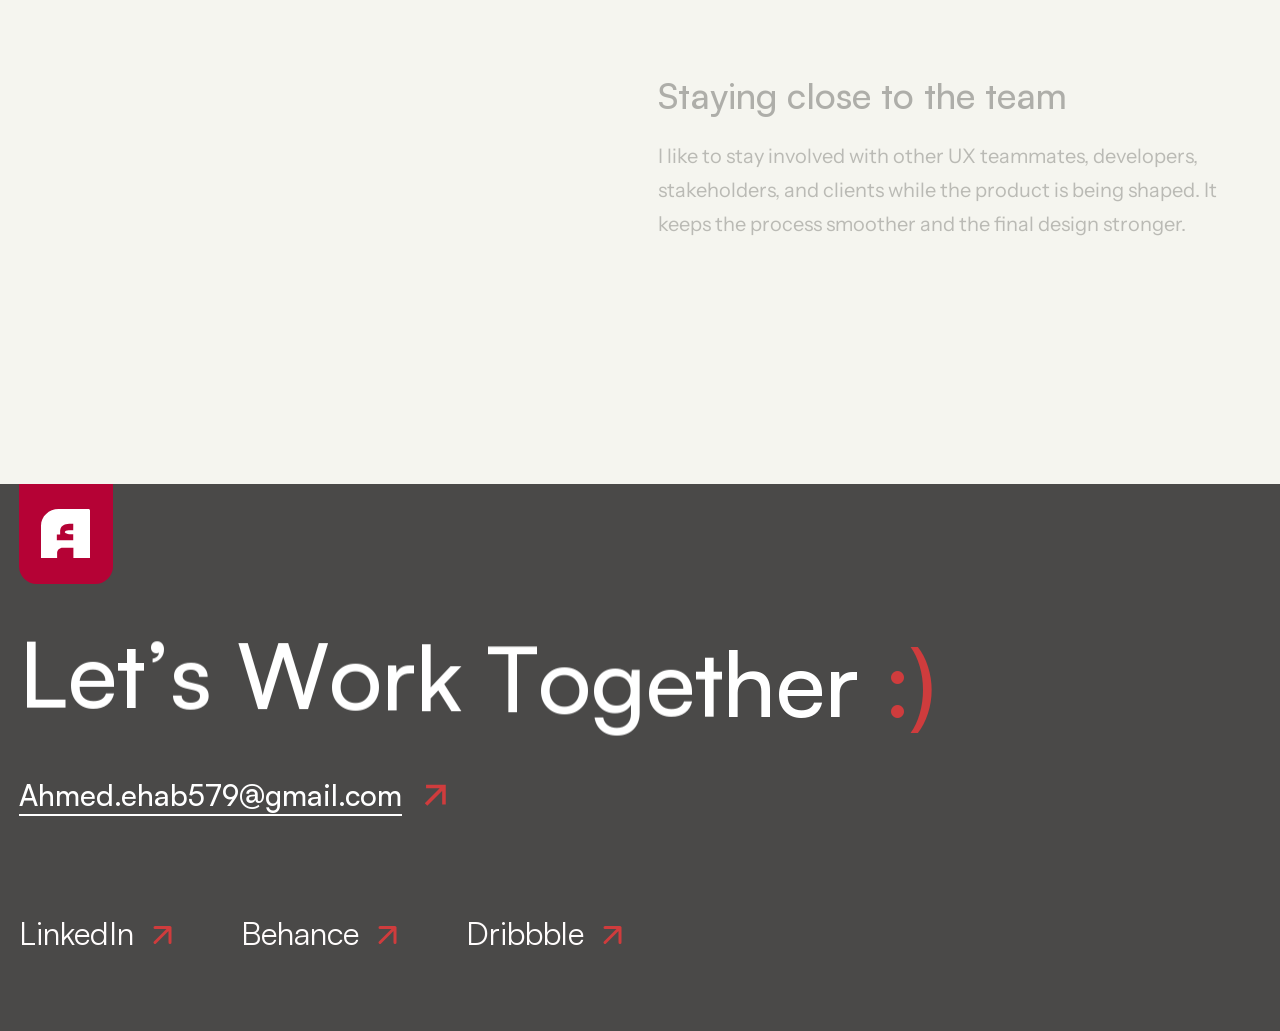
==== commit 1b03d391: "Home phone hero: font sizes 3px bigger Hello line 22px to 25px, headline 37.9px to 40.9px; title box" ====
--- a/index.html
+++ b/index.html
@@ -23,7 +23,7 @@
   <link rel="stylesheet" href="css/tokens.css?v=2">
   <link rel="stylesheet" href="css/base.css?v=5">
   <link rel="stylesheet" href="css/header.css?v=9">
-  <link rel="stylesheet" href="css/home.css?v=19">
+  <link rel="stylesheet" href="css/home.css?v=20">
   <link rel="stylesheet" href="css/footer.css?v=6">
 
   <!-- Hides animated items before the first paint (never with reduced motion), so nothing flashes. -->
--- a/css/home.css
+++ b/css/home.css
@@ -223,7 +223,7 @@
      bleeding off the right edge. --u is 1px at 390px and shrinks on narrower phones. ----- */
   .hero__card {
     --u: min(1px, calc((100vw - 32px) / 358));
-    --hero-fs: calc(var(--u) * 37.9);
+    --hero-fs: calc(var(--u) * 40.9);
     left: 0; height: calc(var(--u) * 511); padding: 26px 14px 0;
     clip-path: inset(0 round 20px);  /* the photo covers the border and is cut at the card's outer edge */
   }
@@ -234,9 +234,9 @@
   .hero__symbol { left: 72.46%; top: 90.6%; width: 8.7%; height: auto; }
 
   .hero__text { padding: 0; }
-  .hero__hello { font-size: calc(var(--u) * 22); letter-spacing: -0.5px; }
+  .hero__hello { font-size: calc(var(--u) * 25); letter-spacing: -0.5px; }
   .hero__media { width: auto; height: auto; margin-top: calc(var(--u) * 22); }
-  .hero__title { position: static; width: calc(var(--u) * 310); font-size: var(--hero-fs); line-height: 1.35; letter-spacing: -0.7px; }
+  .hero__title { position: static; width: calc(var(--u) * 326); font-size: var(--hero-fs); line-height: 1.35; letter-spacing: -0.7px; }
   .hero__l3 { display: block; padding-top: calc(var(--hero-fs) * 1.35); }   /* leaves line 3 for the red word */
   .cycle {                           /* the red word rolls on its own line, under "ideas into" */
     left: 0; right: 0; top: calc(var(--hero-fs) * 2.7); width: auto; height: calc(var(--hero-fs) * 1.35);
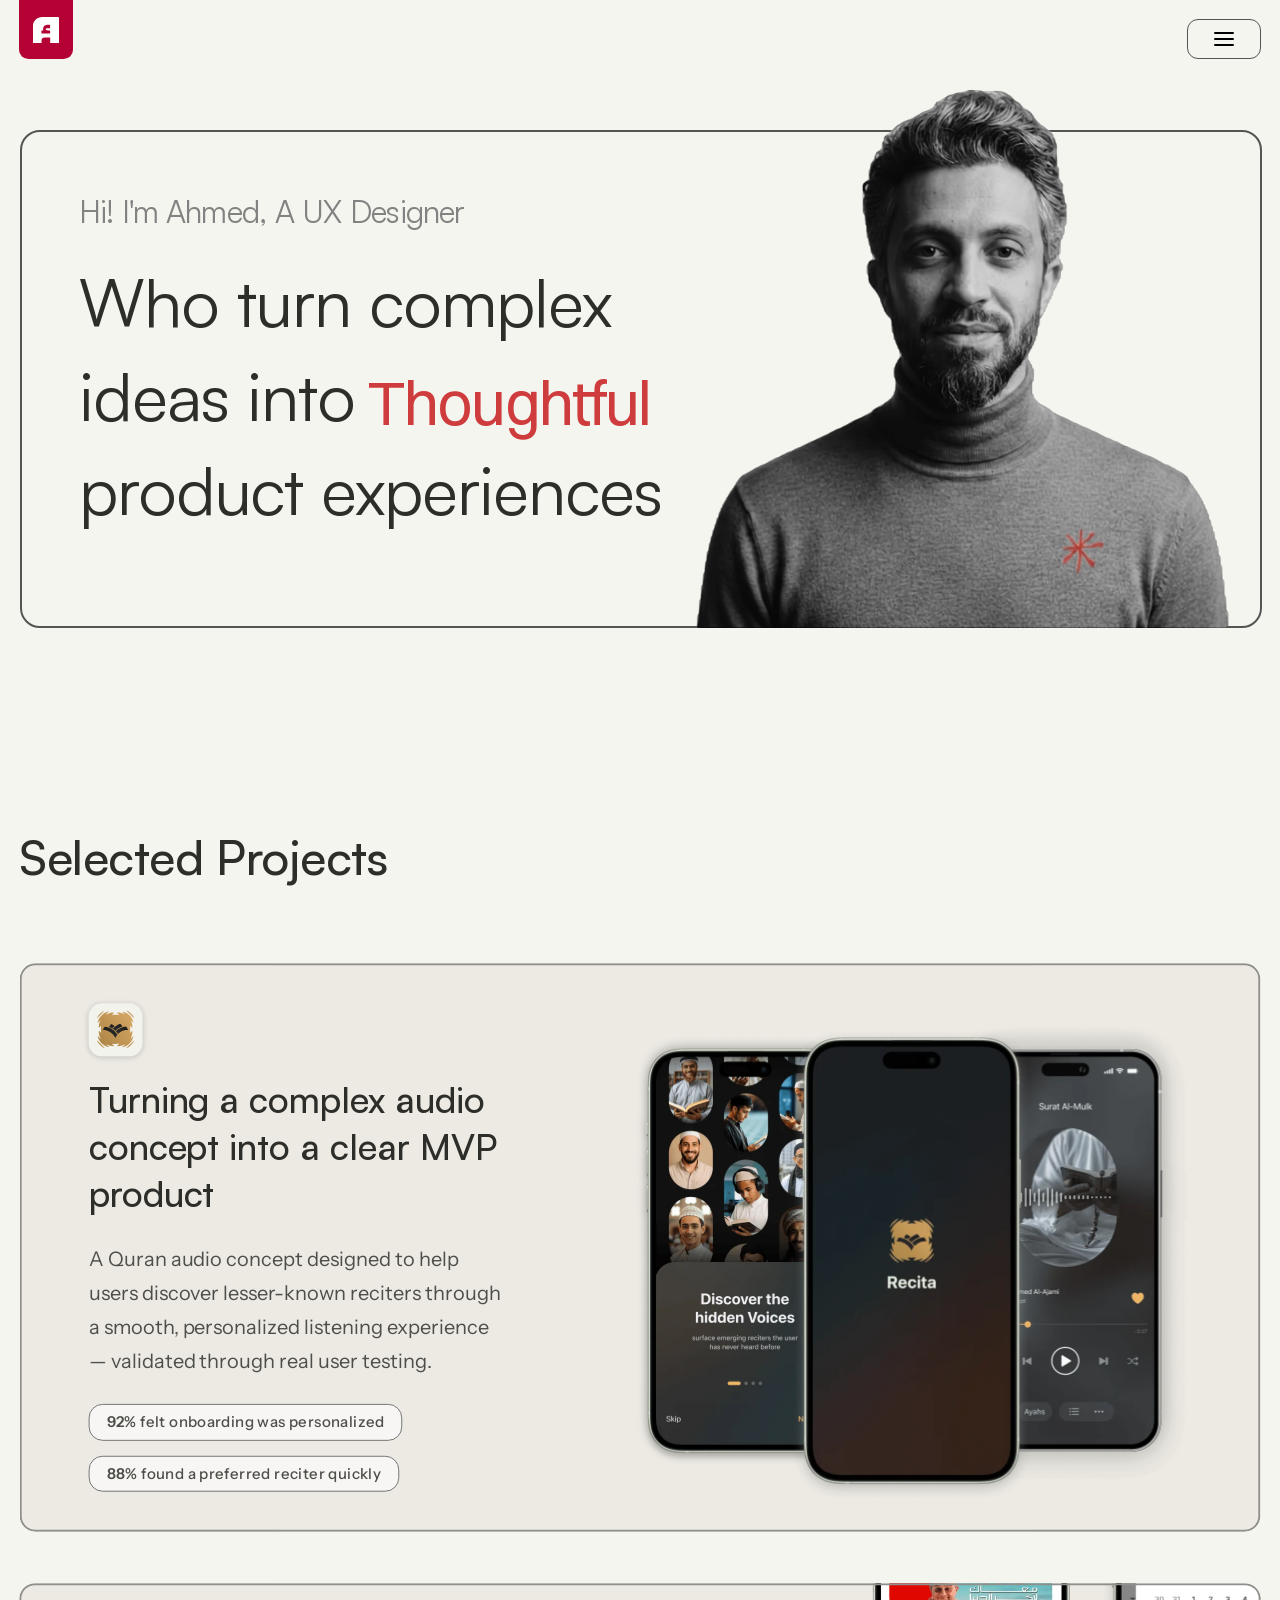
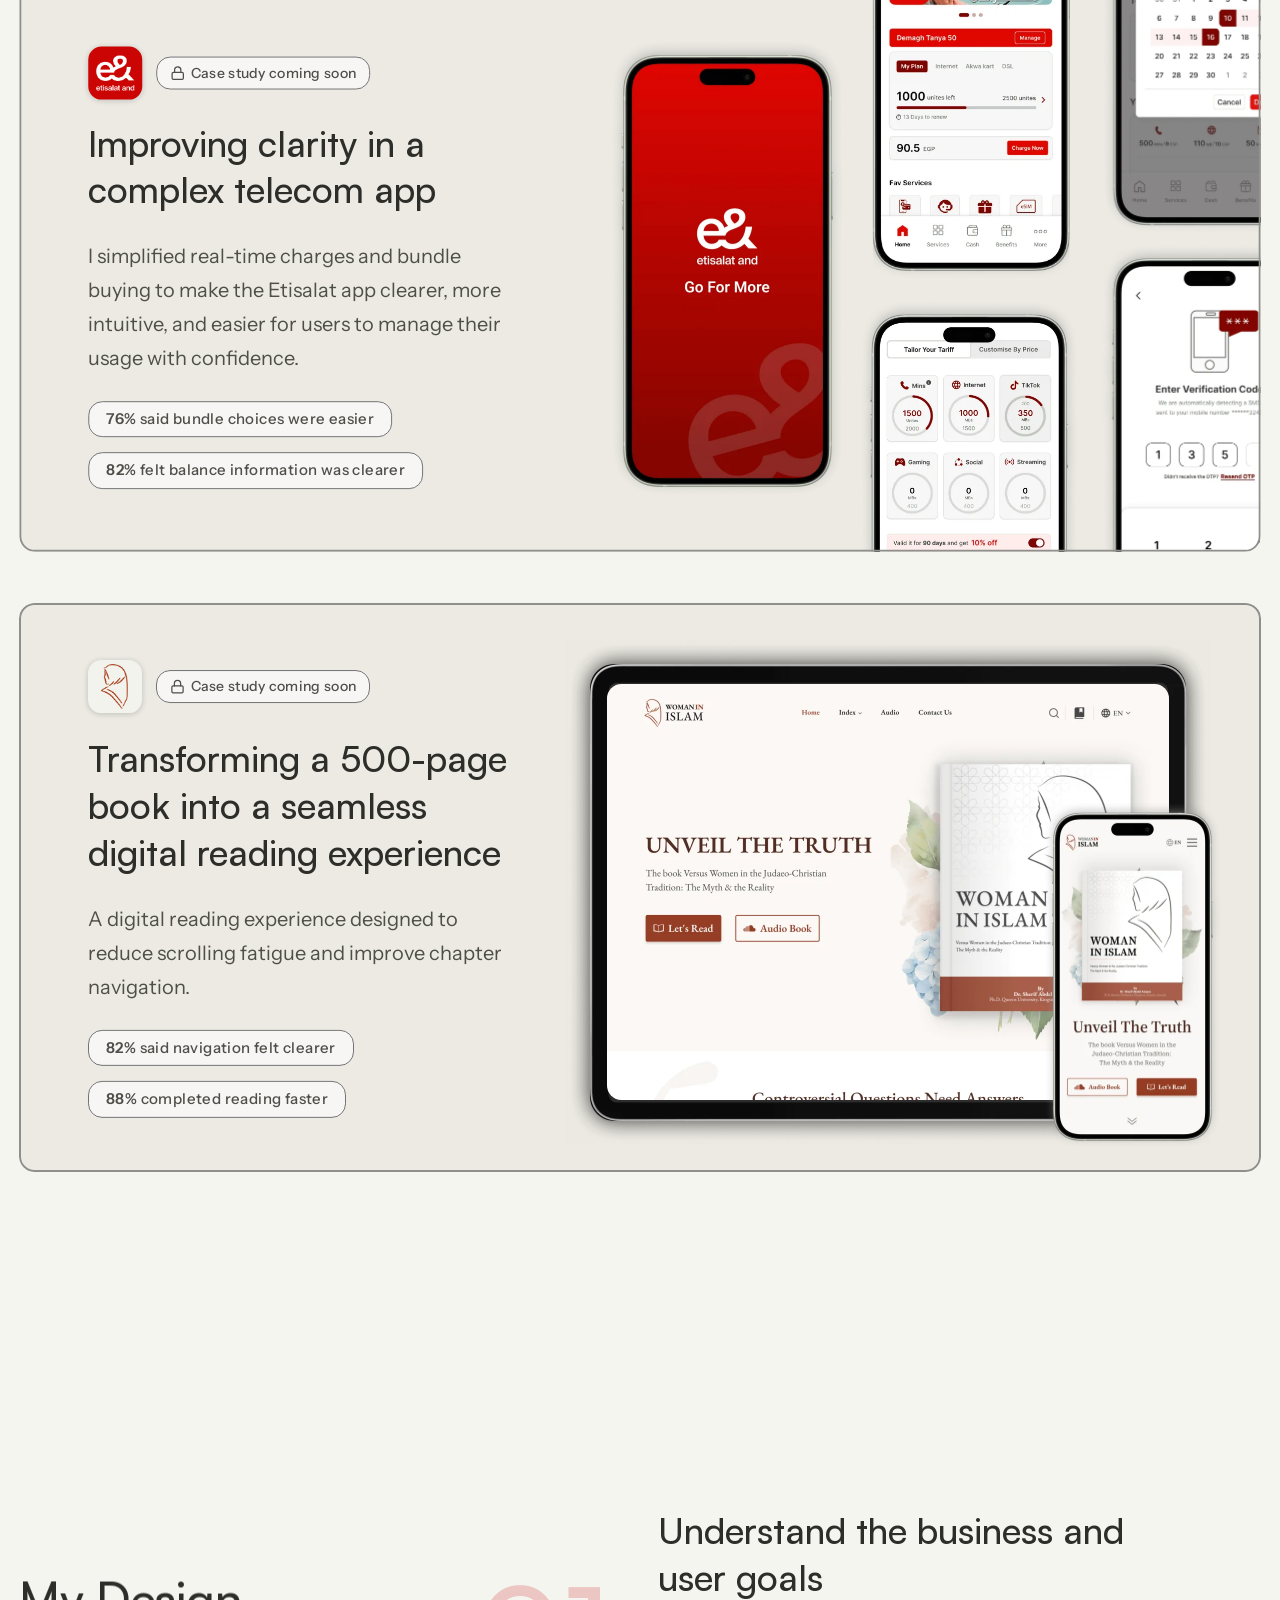
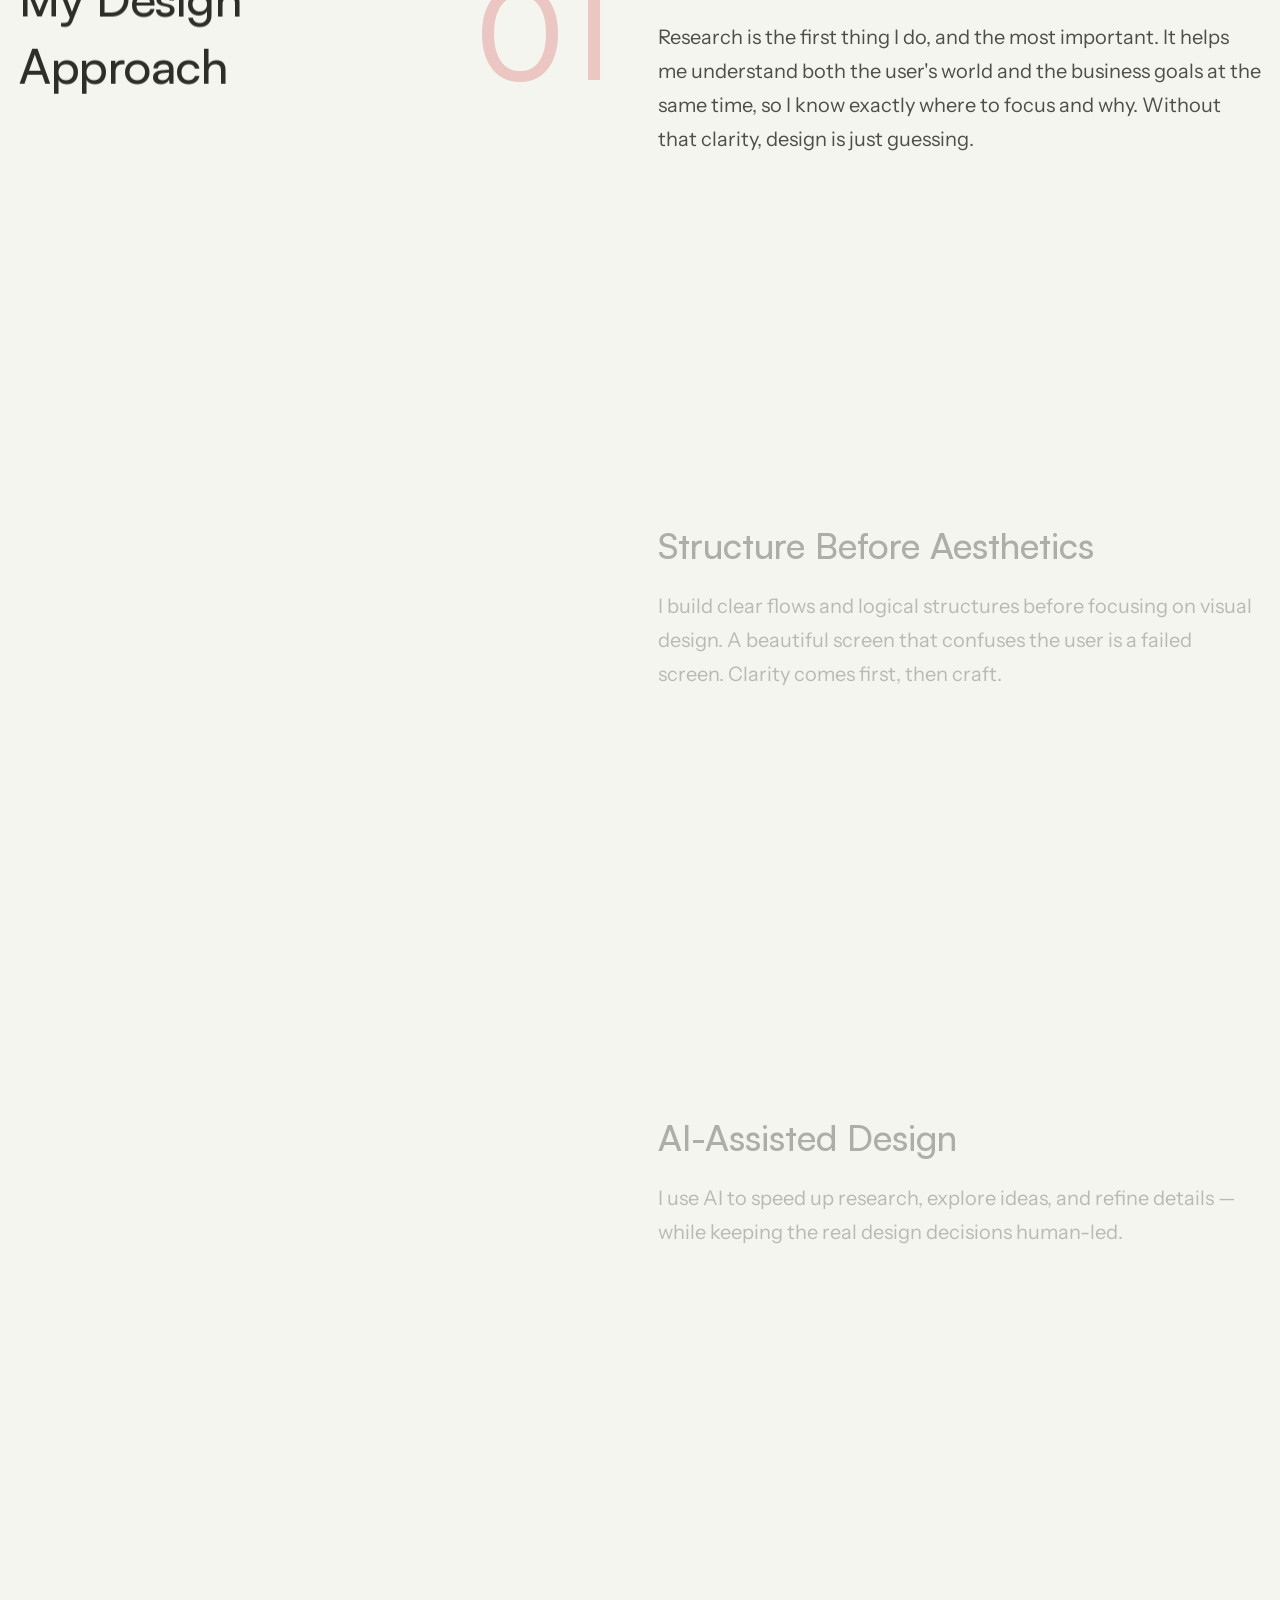
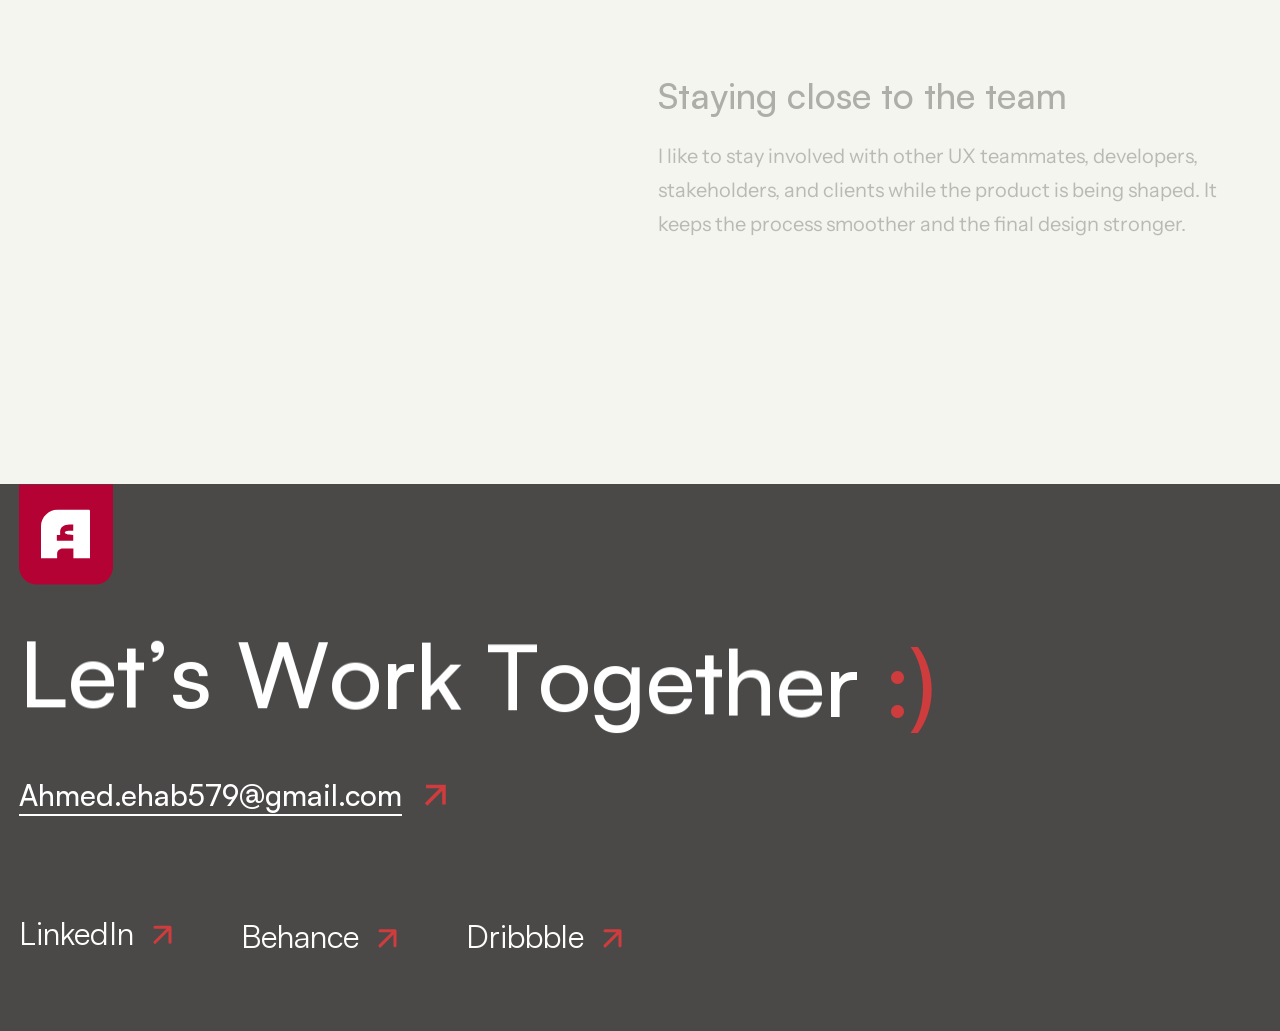
==== commit ee950c62: "Hero portrait clip, entrance animations restored, Recita spacing Home - The hero photo is now a shor" ====
--- a/index.html
+++ b/index.html
@@ -20,21 +20,25 @@
   <link rel="preload" href="assets/fonts/satoshi-500.woff2" as="font" type="font/woff2" crossorigin>
   <link rel="preload" href="assets/fonts/instrument-sans-400.woff2" as="font" type="font/woff2" crossorigin>
 
+  <link rel="preload" href="assets/videos/home/portrait-poster.jpg?v=4" as="image">
+
   <link rel="stylesheet" href="css/tokens.css?v=2">
   <link rel="stylesheet" href="css/base.css?v=5">
   <link rel="stylesheet" href="css/header.css?v=9">
-  <link rel="stylesheet" href="css/home.css?v=20">
+  <link rel="stylesheet" href="css/home.css?v=21">
   <link rel="stylesheet" href="css/footer.css?v=6">
 
   <!-- Hides animated items before the first paint (never with reduced motion), so nothing flashes. -->
   <script>
-    if (!matchMedia("(prefers-reduced-motion: reduce)").matches) document.documentElement.classList.add("motion-ready");
+    // hero-clip: the video takes the photo's place from the first paint (removed again if it can't be shown)
+    if (!matchMedia("(prefers-reduced-motion: reduce)").matches) document.documentElement.classList.add("motion-ready", "hero-clip");
   </script>
   <script src="assets/vendor/motion-12.23.12.js" defer></script>
   <script src="assets/vendor/lenis-1.1.20.min.js" defer></script>
-  <script src="js/fx.js?v=8" defer></script>
+  <script src="js/fx.js?v=9" defer></script>
   <script src="js/header.js?v=4" defer></script>
   <script src="js/home.js?v=11" defer></script>
+  <script src="js/hero-video.js?v=9" defer onerror="document.documentElement.classList.remove('hero-clip')"></script>
   <script src="js/footer.js?v=2" defer></script>
 </head>
 <body>
--- a/css/home.css
+++ b/css/home.css
@@ -60,6 +60,8 @@
 }
 .hero__photo img { width: 100%; height: 100%; object-fit: cover; }
 .hero__symbol { position: absolute; left: 391px; top: 469px; width: 42px; height: 45px; overflow: visible; }
+/* The portrait clip (js/hero-video.js) replaces the still photo and its symbol, so the photo never flashes first */
+.hero-clip .hero__photo img, .hero-clip .hero__symbol { visibility: hidden; }
 
 /* ===================== Selected Projects ===================== */
 .projects { margin-top: 196px; }
